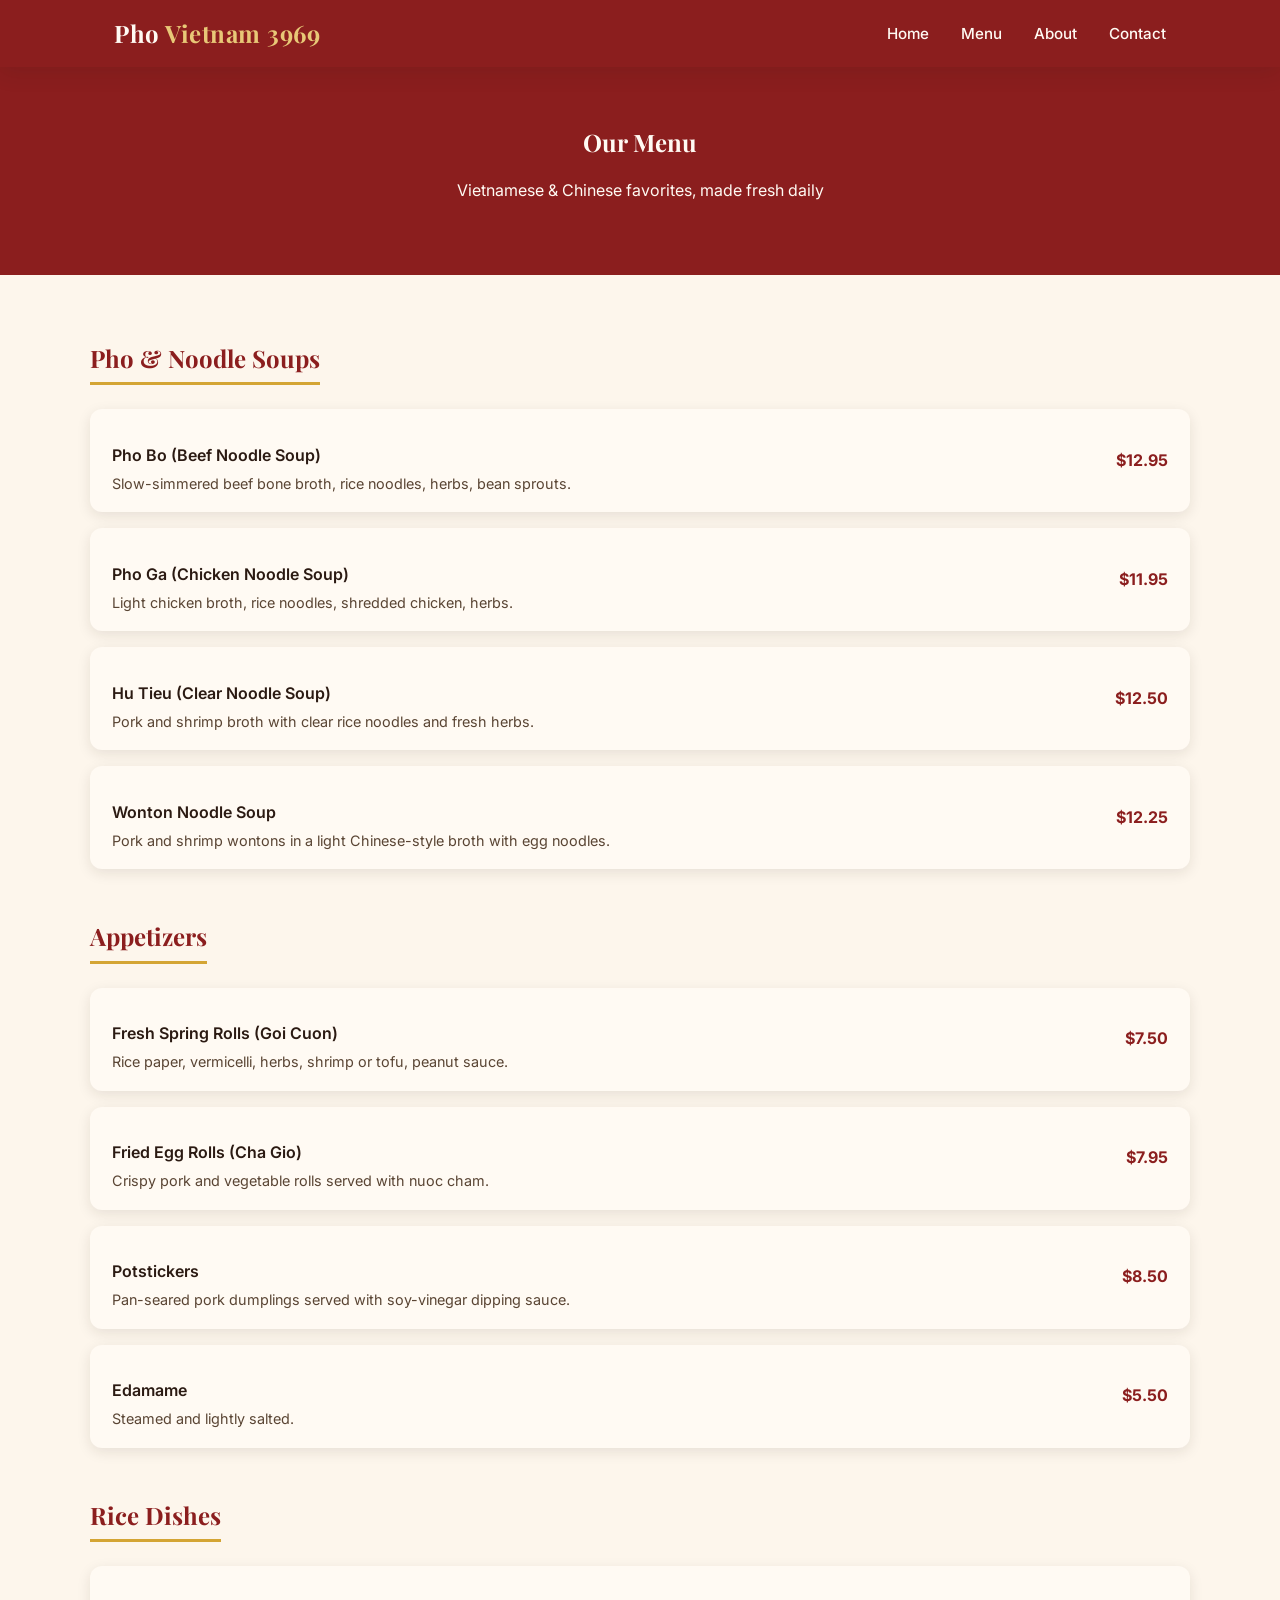
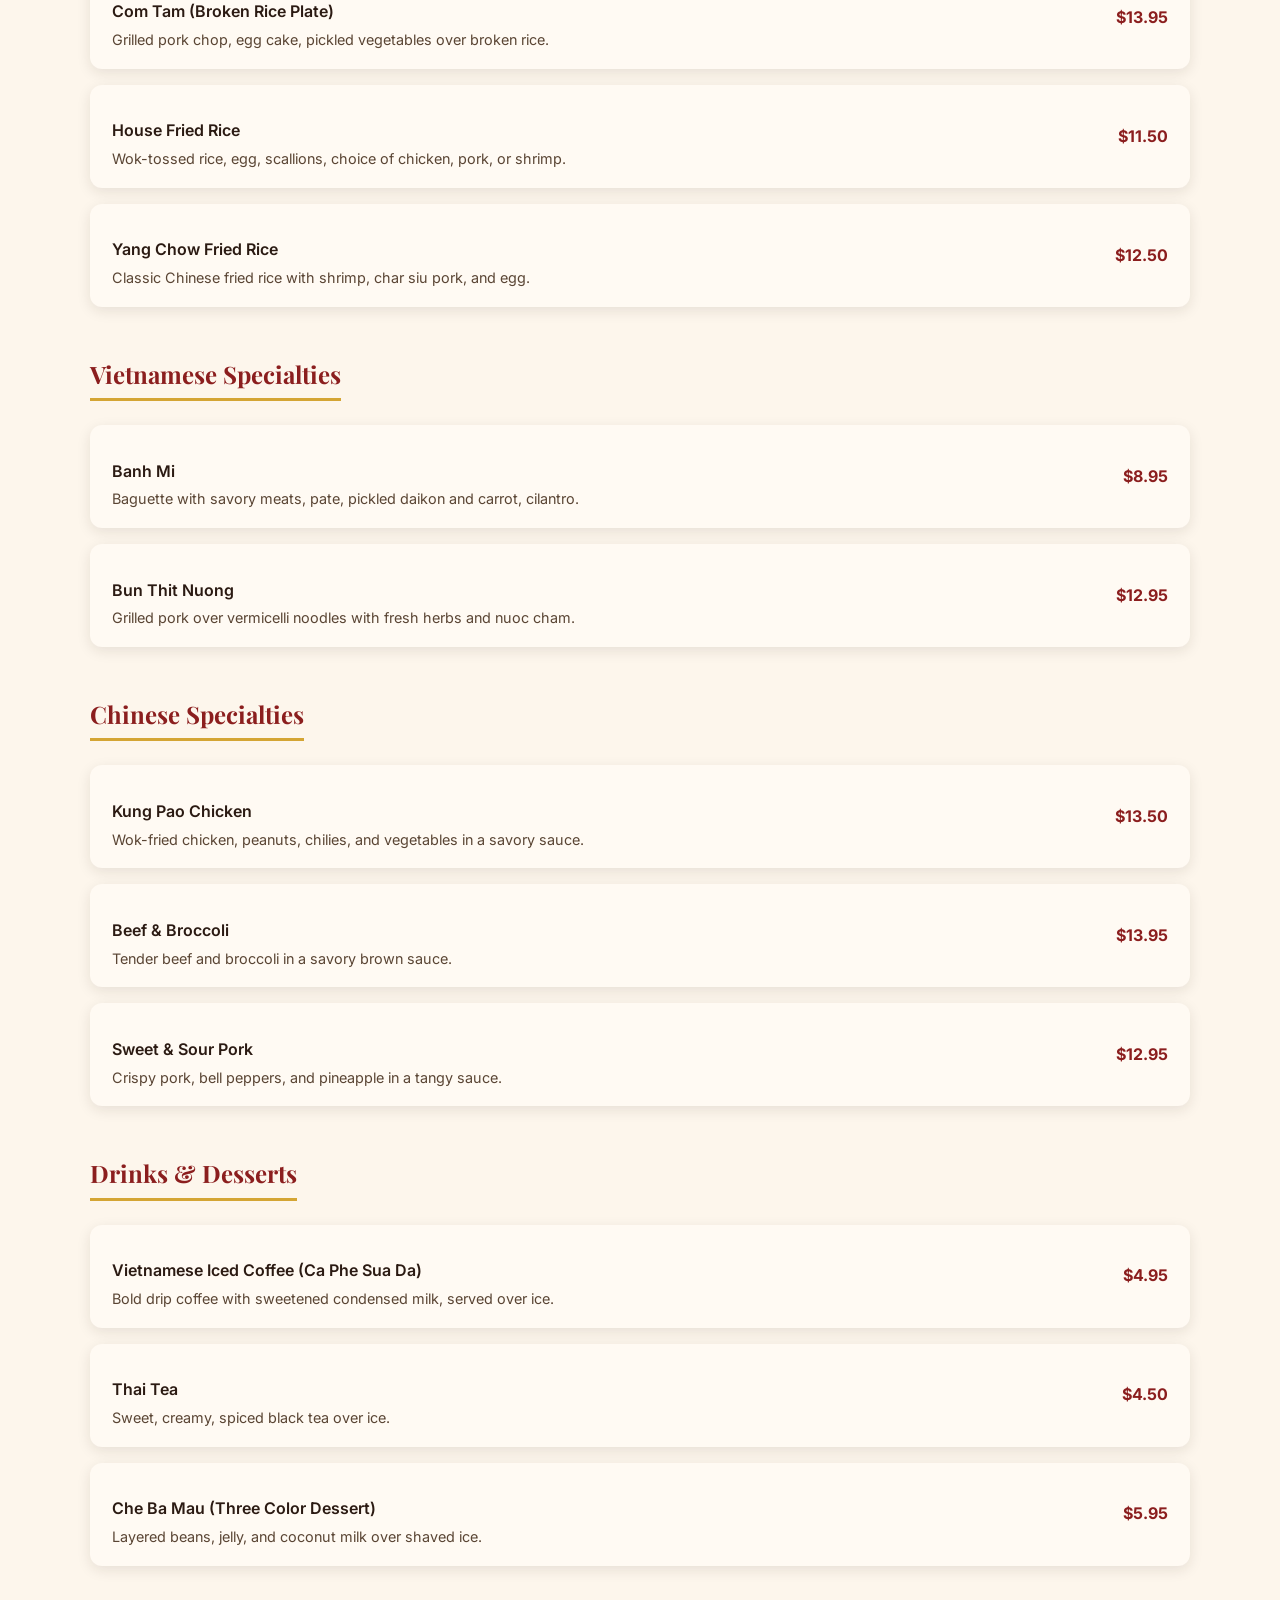
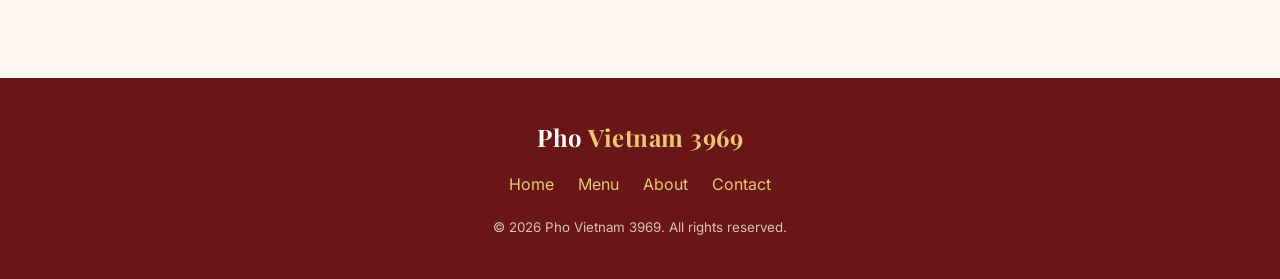
==== menu.html @ 49af0b90 "initial comm" ====
<!DOCTYPE html>
<html lang="en">
<head>
  <meta charset="UTF-8" />
  <meta name="viewport" content="width=device-width, initial-scale=1.0" />
  <title>Menu | Pho Vietnam 3969</title>
  <meta name="description" content="Explore the full menu at Pho Vietnam 3969 — pho, noodle soups, appetizers, rice dishes, and Vietnamese and Chinese specialties." />
  <link rel="stylesheet" href="css/styles.css" />
  <link rel="preconnect" href="https://fonts.googleapis.com" />
  <link href="https://fonts.googleapis.com/css2?family=Playfair+Display:wght@600;700&family=Inter:wght@400;500;600&display=swap" rel="stylesheet" />
</head>
<body>
  <header class="site-header">
    <nav class="nav-wrap">
      <a href="index.html" class="logo">Pho <span>Vietnam 3969</span></a>
      <button class="nav-toggle" aria-label="Toggle navigation" aria-expanded="false">
        <span></span><span></span><span></span>
      </button>
      <ul class="nav-links">
        <li><a href="index.html">Home</a></li>
        <li><a href="menu.html">Menu</a></li>
        <li><a href="index.html#about">About</a></li>
        <li><a href="index.html#contact">Contact</a></li>
      </ul>
    </nav>
  </header>

  <section class="menu-hero">
    <h1>Our Menu</h1>
    <p>Vietnamese &amp; Chinese favorites, made fresh daily</p>
  </section>

  <section class="menu">
    <div class="container">

      <div class="menu-category">
        <h2>Pho &amp; Noodle Soups</h2>
        <div class="menu-items">
          <div class="menu-item">
            <div>
              <p class="menu-item-name">Pho Bo (Beef Noodle Soup)</p>
              <p class="menu-item-desc">Slow-simmered beef bone broth, rice noodles, herbs, bean sprouts.</p>
            </div>
            <span class="menu-item-price">$12.95</span>
          </div>
          <div class="menu-item">
            <div>
              <p class="menu-item-name">Pho Ga (Chicken Noodle Soup)</p>
              <p class="menu-item-desc">Light chicken broth, rice noodles, shredded chicken, herbs.</p>
            </div>
            <span class="menu-item-price">$11.95</span>
          </div>
          <div class="menu-item">
            <div>
              <p class="menu-item-name">Hu Tieu (Clear Noodle Soup)</p>
              <p class="menu-item-desc">Pork and shrimp broth with clear rice noodles and fresh herbs.</p>
            </div>
            <span class="menu-item-price">$12.50</span>
          </div>
          <div class="menu-item">
            <div>
              <p class="menu-item-name">Wonton Noodle Soup</p>
              <p class="menu-item-desc">Pork and shrimp wontons in a light Chinese-style broth with egg noodles.</p>
            </div>
            <span class="menu-item-price">$12.25</span>
          </div>
        </div>
      </div>

      <div class="menu-category">
        <h2>Appetizers</h2>
        <div class="menu-items">
          <div class="menu-item">
            <div>
              <p class="menu-item-name">Fresh Spring Rolls (Goi Cuon)</p>
              <p class="menu-item-desc">Rice paper, vermicelli, herbs, shrimp or tofu, peanut sauce.</p>
            </div>
            <span class="menu-item-price">$7.50</span>
          </div>
          <div class="menu-item">
            <div>
              <p class="menu-item-name">Fried Egg Rolls (Cha Gio)</p>
              <p class="menu-item-desc">Crispy pork and vegetable rolls served with nuoc cham.</p>
            </div>
            <span class="menu-item-price">$7.95</span>
          </div>
          <div class="menu-item">
            <div>
              <p class="menu-item-name">Potstickers</p>
              <p class="menu-item-desc">Pan-seared pork dumplings served with soy-vinegar dipping sauce.</p>
            </div>
            <span class="menu-item-price">$8.50</span>
          </div>
          <div class="menu-item">
            <div>
              <p class="menu-item-name">Edamame</p>
              <p class="menu-item-desc">Steamed and lightly salted.</p>
            </div>
            <span class="menu-item-price">$5.50</span>
          </div>
        </div>
      </div>

      <div class="menu-category">
        <h2>Rice Dishes</h2>
        <div class="menu-items">
          <div class="menu-item">
            <div>
              <p class="menu-item-name">Com Tam (Broken Rice Plate)</p>
              <p class="menu-item-desc">Grilled pork chop, egg cake, pickled vegetables over broken rice.</p>
            </div>
            <span class="menu-item-price">$13.95</span>
          </div>
          <div class="menu-item">
            <div>
              <p class="menu-item-name">House Fried Rice</p>
              <p class="menu-item-desc">Wok-tossed rice, egg, scallions, choice of chicken, pork, or shrimp.</p>
            </div>
            <span class="menu-item-price">$11.50</span>
          </div>
          <div class="menu-item">
            <div>
              <p class="menu-item-name">Yang Chow Fried Rice</p>
              <p class="menu-item-desc">Classic Chinese fried rice with shrimp, char siu pork, and egg.</p>
            </div>
            <span class="menu-item-price">$12.50</span>
          </div>
        </div>
      </div>

      <div class="menu-category">
        <h2>Vietnamese Specialties</h2>
        <div class="menu-items">
          <div class="menu-item">
            <div>
              <p class="menu-item-name">Banh Mi</p>
              <p class="menu-item-desc">Baguette with savory meats, pate, pickled daikon and carrot, cilantro.</p>
            </div>
            <span class="menu-item-price">$8.95</span>
          </div>
          <div class="menu-item">
            <div>
              <p class="menu-item-name">Bun Thit Nuong</p>
              <p class="menu-item-desc">Grilled pork over vermicelli noodles with fresh herbs and nuoc cham.</p>
            </div>
            <span class="menu-item-price">$12.95</span>
          </div>
        </div>
      </div>

      <div class="menu-category">
        <h2>Chinese Specialties</h2>
        <div class="menu-items">
          <div class="menu-item">
            <div>
              <p class="menu-item-name">Kung Pao Chicken</p>
              <p class="menu-item-desc">Wok-fried chicken, peanuts, chilies, and vegetables in a savory sauce.</p>
            </div>
            <span class="menu-item-price">$13.50</span>
          </div>
          <div class="menu-item">
            <div>
              <p class="menu-item-name">Beef &amp; Broccoli</p>
              <p class="menu-item-desc">Tender beef and broccoli in a savory brown sauce.</p>
            </div>
            <span class="menu-item-price">$13.95</span>
          </div>
          <div class="menu-item">
            <div>
              <p class="menu-item-name">Sweet &amp; Sour Pork</p>
              <p class="menu-item-desc">Crispy pork, bell peppers, and pineapple in a tangy sauce.</p>
            </div>
            <span class="menu-item-price">$12.95</span>
          </div>
        </div>
      </div>

      <div class="menu-category">
        <h2>Drinks &amp; Desserts</h2>
        <div class="menu-items">
          <div class="menu-item">
            <div>
              <p class="menu-item-name">Vietnamese Iced Coffee (Ca Phe Sua Da)</p>
              <p class="menu-item-desc">Bold drip coffee with sweetened condensed milk, served over ice.</p>
            </div>
            <span class="menu-item-price">$4.95</span>
          </div>
          <div class="menu-item">
            <div>
              <p class="menu-item-name">Thai Tea</p>
              <p class="menu-item-desc">Sweet, creamy, spiced black tea over ice.</p>
            </div>
            <span class="menu-item-price">$4.50</span>
          </div>
          <div class="menu-item">
            <div>
              <p class="menu-item-name">Che Ba Mau (Three Color Dessert)</p>
              <p class="menu-item-desc">Layered beans, jelly, and coconut milk over shaved ice.</p>
            </div>
            <span class="menu-item-price">$5.95</span>
          </div>
        </div>
      </div>

    </div>
  </section>

  <footer class="site-footer">
    <div class="logo">Pho <span>Vietnam 3969</span></div>
    <ul class="footer-links">
      <li><a href="index.html">Home</a></li>
      <li><a href="menu.html">Menu</a></li>
      <li><a href="index.html#about">About</a></li>
      <li><a href="index.html#contact">Contact</a></li>
    </ul>
    <small>&copy; 2026 Pho Vietnam 3969. All rights reserved.</small>
  </footer>

  <script src="js/main.js"></script>
</body>
</html>
---- css/styles.css ----
:root {
  --color-primary: #8b1e1e;
  --color-primary-dark: #6b1616;
  --color-accent: #d4a534;
  --color-accent-light: #e8c877;
  --color-bg: #fdf6ec;
  --color-bg-alt: #f7ead4;
  --color-text: #2b1a12;
  --color-text-soft: #5a4534;
  --color-white: #fffaf3;

  --font-heading: "Playfair Display", Georgia, "Times New Roman", serif;
  --font-body: "Inter", "Segoe UI", Helvetica, Arial, sans-serif;

  --radius: 12px;
  --shadow-soft: 0 6px 20px rgba(43, 26, 18, 0.12);
  --shadow-card: 0 4px 14px rgba(43, 26, 18, 0.1);

  --max-width: 1100px;
}

* {
  box-sizing: border-box;
}

html {
  scroll-behavior: smooth;
}

body {
  margin: 0;
  font-family: var(--font-body);
  color: var(--color-text);
  background: var(--color-bg);
  line-height: 1.6;
}

img {
  max-width: 100%;
  display: block;
}

a {
  color: inherit;
}

h1, h2, h3 {
  font-family: var(--font-heading);
  margin: 0 0 0.5em;
  color: var(--color-primary);
}

section {
  padding: 4rem 1.5rem;
}

.container {
  max-width: var(--max-width);
  margin: 0 auto;
}

.section-title {
  text-align: center;
  font-size: 2.2rem;
  margin-bottom: 0.4rem;
}

.section-subtitle {
  text-align: center;
  color: var(--color-text-soft);
  max-width: 620px;
  margin: 0 auto 2.5rem;
}

.divider {
  width: 80px;
  height: 4px;
  background: var(--color-accent);
  border-radius: 4px;
  margin: 0 auto 2.5rem;
}

/* Header / Nav */
.site-header {
  background: var(--color-primary);
  color: var(--color-white);
  position: sticky;
  top: 0;
  z-index: 100;
  box-shadow: var(--shadow-soft);
}

.nav-wrap {
  max-width: var(--max-width);
  margin: 0 auto;
  display: flex;
  align-items: center;
  justify-content: space-between;
  padding: 0.9rem 1.5rem;
}

.logo {
  font-family: var(--font-heading);
  font-size: 1.5rem;
  font-weight: 700;
  color: var(--color-white);
  text-decoration: none;
  letter-spacing: 0.5px;
}

.logo span {
  color: var(--color-accent-light);
}

.nav-links {
  list-style: none;
  display: flex;
  gap: 2rem;
  margin: 0;
  padding: 0;
}

.nav-links a {
  text-decoration: none;
  color: var(--color-white);
  font-weight: 500;
  font-size: 0.95rem;
  transition: color 0.2s ease;
}

.nav-links a:hover {
  color: var(--color-accent-light);
}

.nav-toggle {
  display: none;
  flex-direction: column;
  gap: 5px;
  background: none;
  border: none;
  cursor: pointer;
  padding: 0.4rem;
}

.nav-toggle span {
  width: 26px;
  height: 3px;
  background: var(--color-white);
  border-radius: 2px;
}

/* Buttons */
.btn {
  display: inline-block;
  padding: 0.85rem 2rem;
  border-radius: 999px;
  font-weight: 600;
  text-decoration: none;
  transition: transform 0.15s ease, box-shadow 0.15s ease;
  border: none;
  cursor: pointer;
  font-family: var(--font-body);
  font-size: 1rem;
}

.btn-accent {
  background: var(--color-accent);
  color: var(--color-text);
}

.btn-accent:hover {
  transform: translateY(-2px);
  box-shadow: var(--shadow-soft);
}

.btn-outline {
  background: transparent;
  border: 2px solid var(--color-white);
  color: var(--color-white);
}

.btn-outline:hover {
  background: var(--color-white);
  color: var(--color-primary);
}

/* Hero */
.hero {
  position: relative;
  min-height: 80vh;
  display: flex;
  align-items: center;
  justify-content: center;
  text-align: center;
  color: var(--color-white);
  background: linear-gradient(rgba(43, 20, 14, 0.62), rgba(43, 20, 14, 0.62)),
    url("../assets/images/hero.svg") center/cover no-repeat;
  padding: 2rem 1.5rem;
}

.hero-content h1 {
  color: var(--color-white);
  font-size: clamp(2.2rem, 5vw, 3.6rem);
  margin-bottom: 0.6rem;
}

.hero-content .tagline {
  font-size: 1.2rem;
  color: var(--color-accent-light);
  margin-bottom: 2rem;
}

.hero-buttons {
  display: flex;
  gap: 1rem;
  justify-content: center;
  flex-wrap: wrap;
}

/* Dishes highlight */
.dishes-grid {
  display: grid;
  grid-template-columns: repeat(auto-fit, minmax(220px, 1fr));
  gap: 1.75rem;
}

.dish-card {
  background: var(--color-white);
  border-radius: var(--radius);
  box-shadow: var(--shadow-card);
  overflow: hidden;
  text-align: center;
  transition: transform 0.2s ease;
}

.dish-card:hover {
  transform: translateY(-4px);
}

.dish-card img {
  width: 100%;
  height: 160px;
  object-fit: cover;
}

.dish-card-body {
  padding: 1.2rem;
}

.dish-card-body h3 {
  font-size: 1.1rem;
  margin-bottom: 0.3rem;
}

.dish-card-body p {
  color: var(--color-text-soft);
  font-size: 0.9rem;
  margin: 0;
}

/* About */
.about-section {
  background: var(--color-bg-alt);
}

.about-grid {
  display: grid;
  grid-template-columns: 1fr 1fr;
  gap: 3rem;
  align-items: center;
}

.about-grid img {
  border-radius: var(--radius);
  box-shadow: var(--shadow-soft);
}

.about-text p {
  color: var(--color-text-soft);
  margin-bottom: 1rem;
}

@media (max-width: 768px) {
  .about-grid {
    grid-template-columns: 1fr;
  }
}

/* Contact */
.contact-grid {
  display: grid;
  grid-template-columns: 1fr 1fr;
  gap: 3rem;
}

.contact-info {
  background: var(--color-white);
  border-radius: var(--radius);
  box-shadow: var(--shadow-card);
  padding: 2rem;
}

.contact-info h3 {
  font-size: 1.15rem;
  margin-top: 1.4rem;
}

.contact-info h3:first-child {
  margin-top: 0;
}

.contact-info p {
  margin: 0.2rem 0 0;
  color: var(--color-text-soft);
}

.map-frame {
  width: 100%;
  height: 100%;
  min-height: 260px;
  border: 0;
  border-radius: var(--radius);
  box-shadow: var(--shadow-card);
}

.contact-form {
  background: var(--color-white);
  border-radius: var(--radius);
  box-shadow: var(--shadow-card);
  padding: 2rem;
  margin-top: 2.5rem;
}

.form-row {
  display: grid;
  grid-template-columns: 1fr 1fr;
  gap: 1.2rem;
}

.form-group {
  margin-bottom: 1.2rem;
  display: flex;
  flex-direction: column;
}

.form-group label {
  font-weight: 600;
  margin-bottom: 0.4rem;
  font-size: 0.9rem;
}

.form-group input,
.form-group textarea {
  padding: 0.7rem 0.9rem;
  border: 1px solid #e0d2ba;
  border-radius: 8px;
  font-family: var(--font-body);
  font-size: 1rem;
  background: var(--color-bg);
}

.form-group input:focus,
.form-group textarea:focus {
  outline: 2px solid var(--color-accent);
  outline-offset: 1px;
}

.form-error {
  color: var(--color-primary);
  font-size: 0.82rem;
  margin-top: 0.3rem;
  min-height: 1.1em;
}

.form-status {
  margin-top: 1rem;
  font-weight: 600;
  color: var(--color-primary-dark);
}

@media (max-width: 640px) {
  .form-row,
  .contact-grid {
    grid-template-columns: 1fr;
  }
}

/* Menu page */
.menu-hero {
  background: var(--color-primary);
  color: var(--color-white);
  text-align: center;
  padding: 3.5rem 1.5rem;
}

.menu-hero h1 {
  color: var(--color-white);
}

.menu-category {
  margin-bottom: 3rem;
}

.menu-category h2 {
  border-bottom: 3px solid var(--color-accent);
  display: inline-block;
  padding-bottom: 0.3rem;
  margin-bottom: 1.5rem;
}

.menu-items {
  display: grid;
  gap: 1rem;
}

.menu-item {
  display: flex;
  justify-content: space-between;
  gap: 1rem;
  background: var(--color-white);
  border-radius: var(--radius);
  box-shadow: var(--shadow-card);
  padding: 1.1rem 1.4rem;
}

.menu-item-name {
  font-weight: 600;
  margin-bottom: 0.2rem;
}

.menu-item-desc {
  color: var(--color-text-soft);
  font-size: 0.9rem;
  margin: 0;
}

.menu-item-price {
  font-weight: 700;
  color: var(--color-primary);
  white-space: nowrap;
  align-self: center;
}

/* Footer */
.site-footer {
  background: var(--color-primary-dark);
  color: var(--color-white);
  text-align: center;
  padding: 2.5rem 1.5rem;
}

.site-footer .footer-links {
  list-style: none;
  display: flex;
  justify-content: center;
  gap: 1.5rem;
  padding: 0;
  margin: 1rem 0;
}

.site-footer a {
  text-decoration: none;
  color: var(--color-accent-light);
}

.site-footer small {
  color: #d8c2b0;
}

/* Mobile nav */
@media (max-width: 820px) {
  .nav-toggle {
    display: flex;
  }

  .nav-links {
    position: absolute;
    top: 100%;
    left: 0;
    right: 0;
    background: var(--color-primary);
    flex-direction: column;
    gap: 0;
    max-height: 0;
    overflow: hidden;
    transition: max-height 0.25s ease;
  }

  .nav-links.open {
    max-height: 320px;
  }

  .nav-links li {
    border-top: 1px solid rgba(255, 255, 255, 0.15);
  }

  .nav-links a {
    display: block;
    padding: 1rem 1.5rem;
  }
}
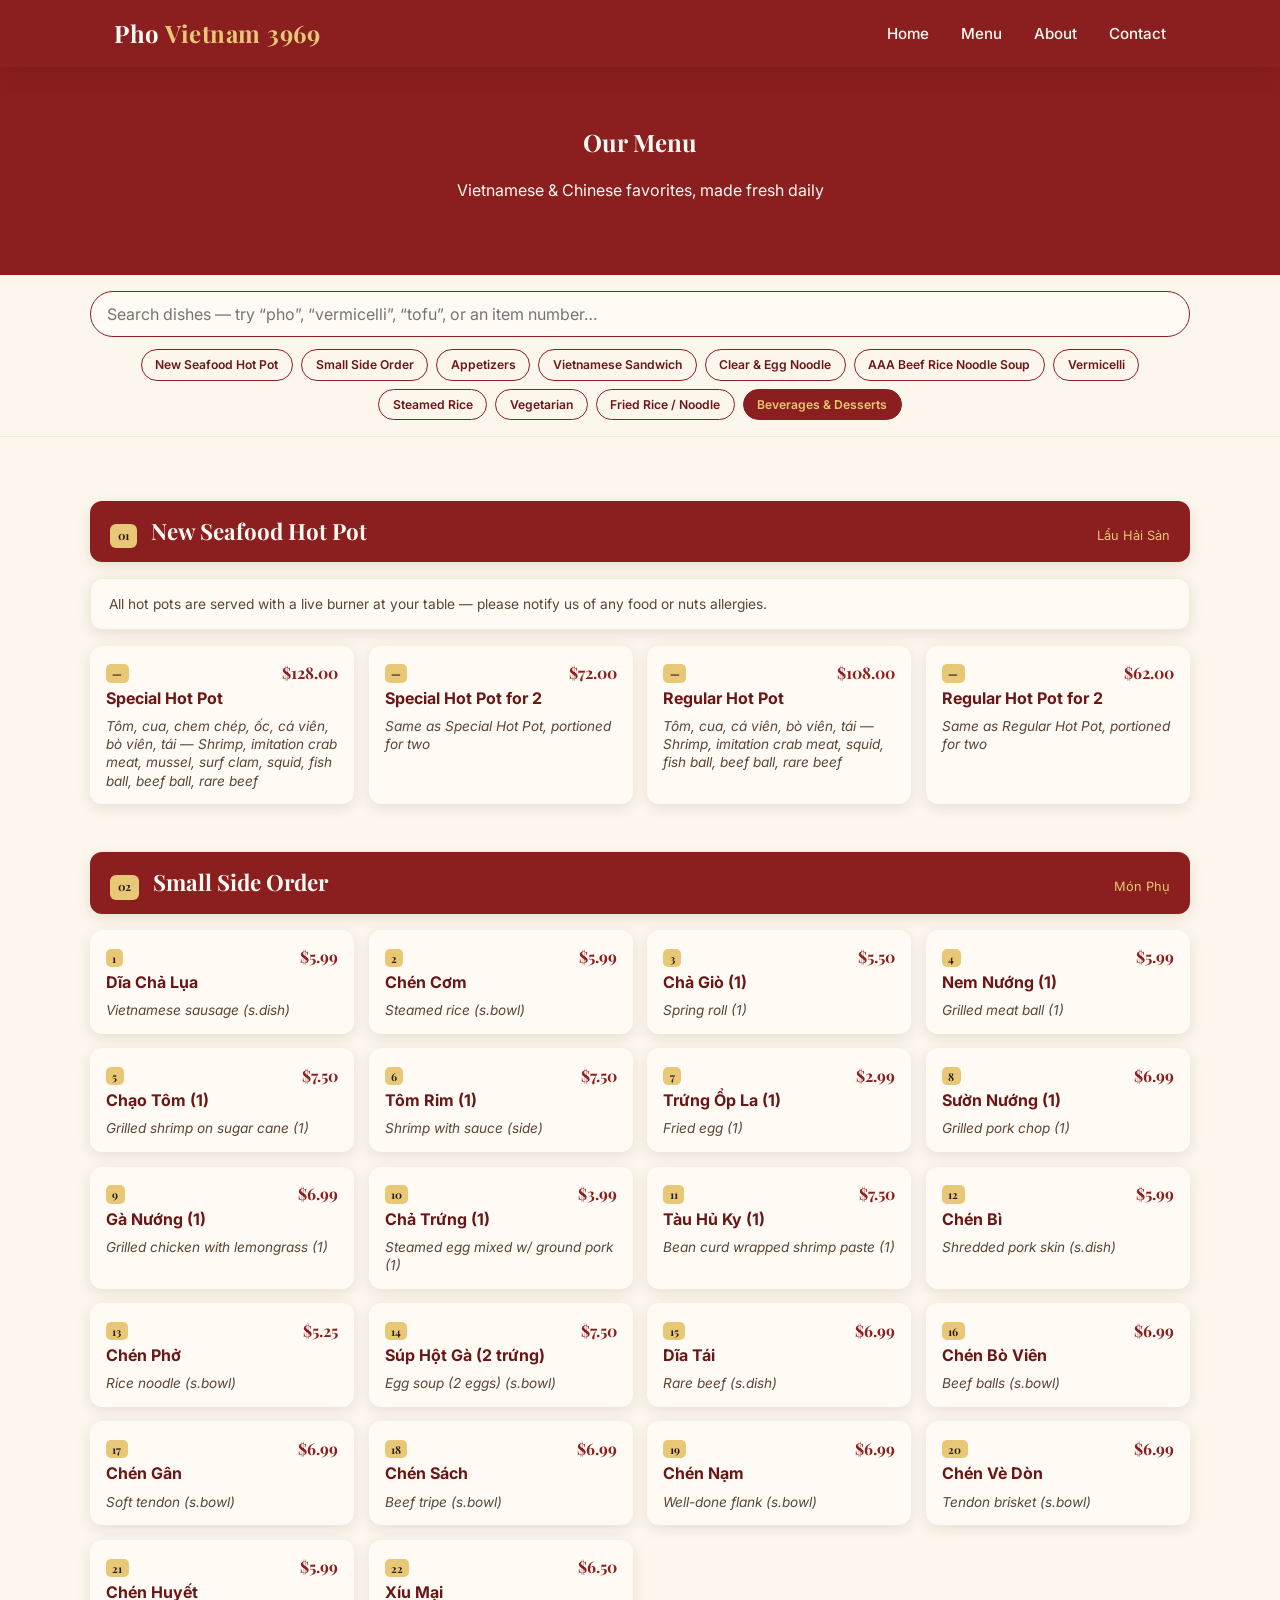
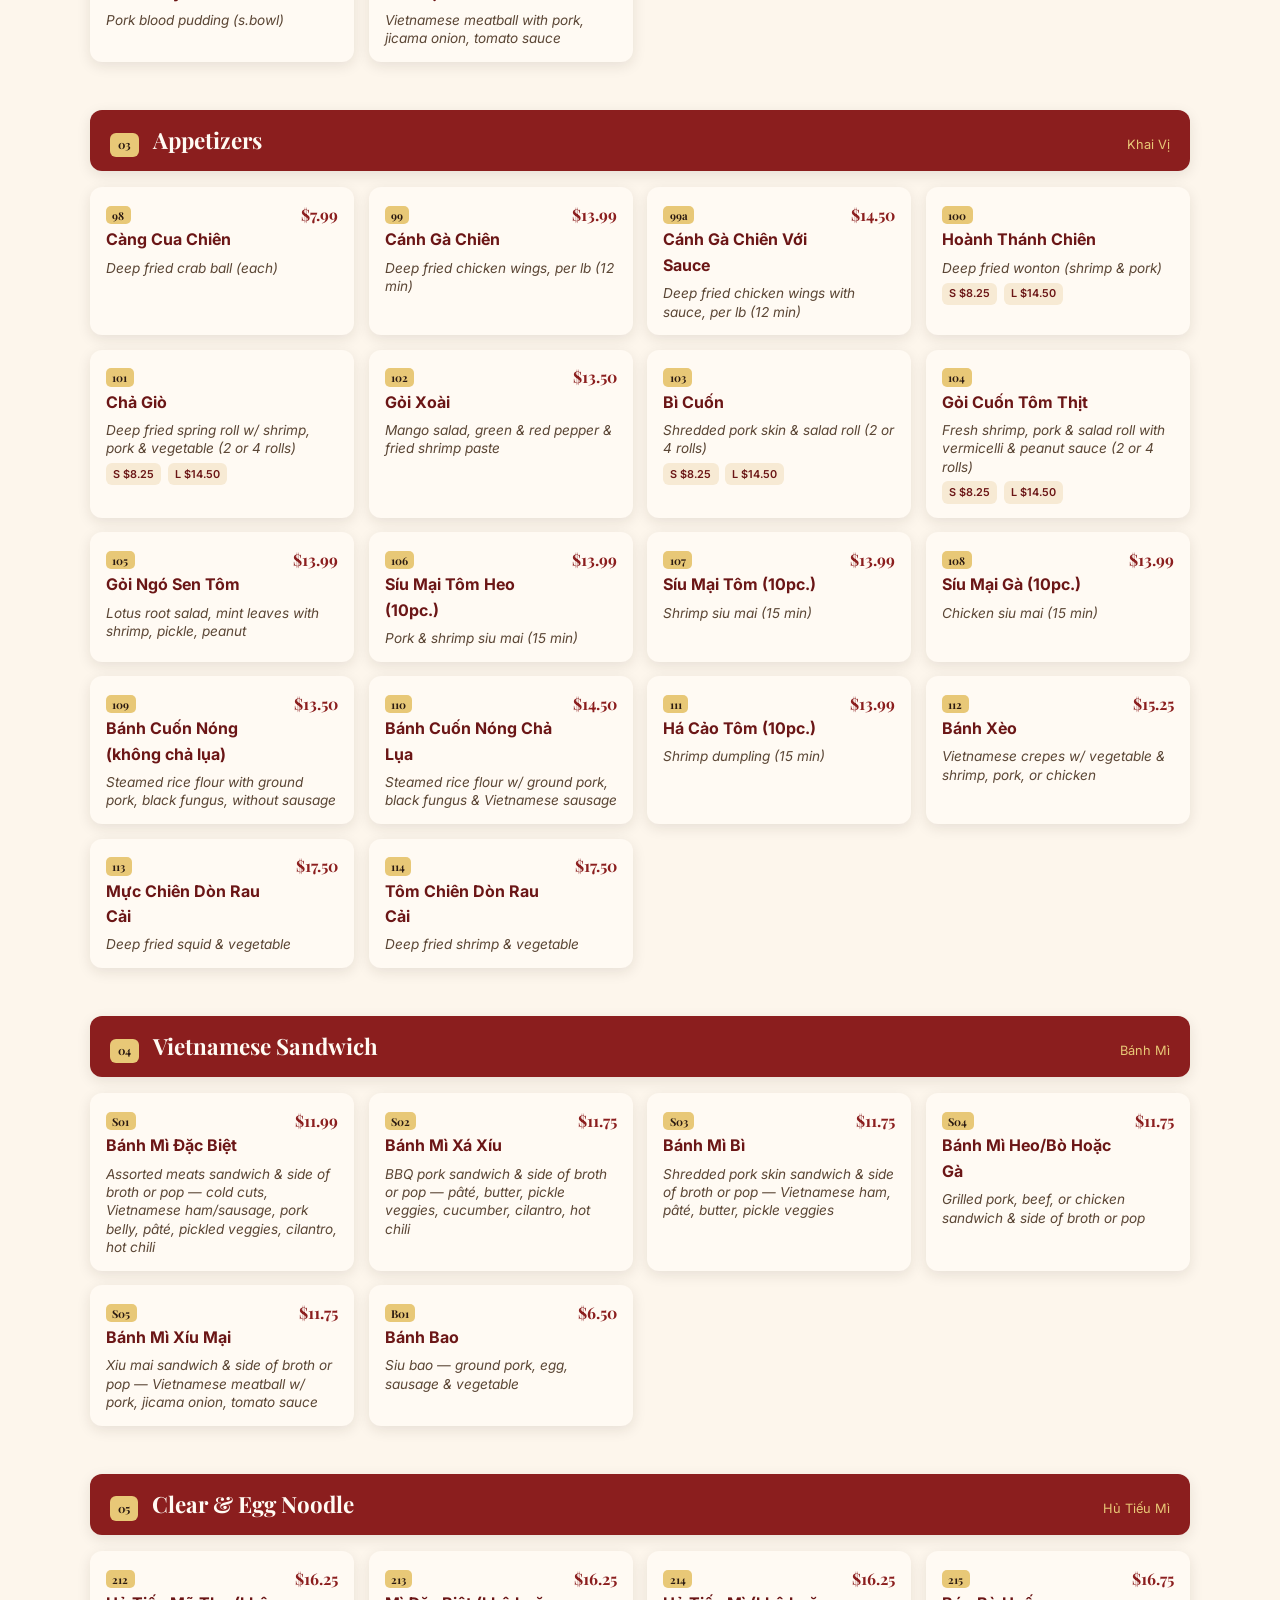
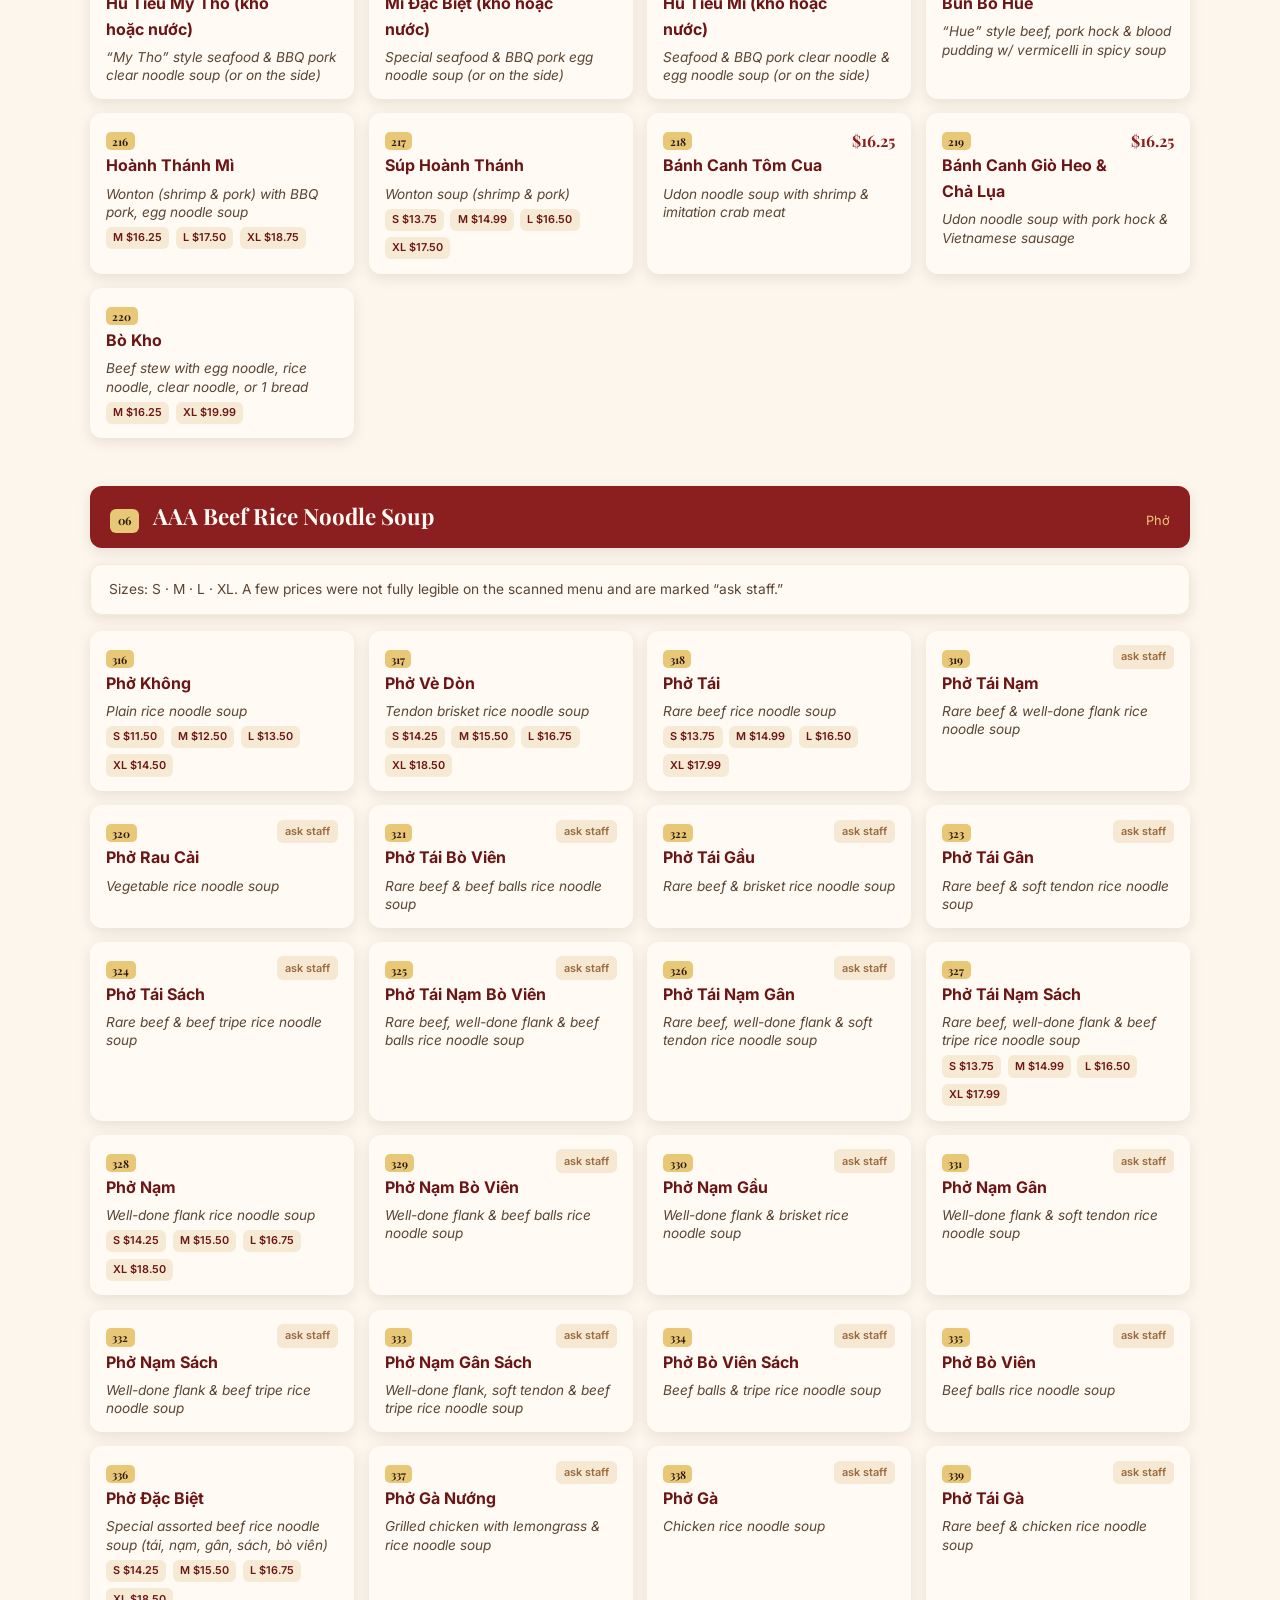
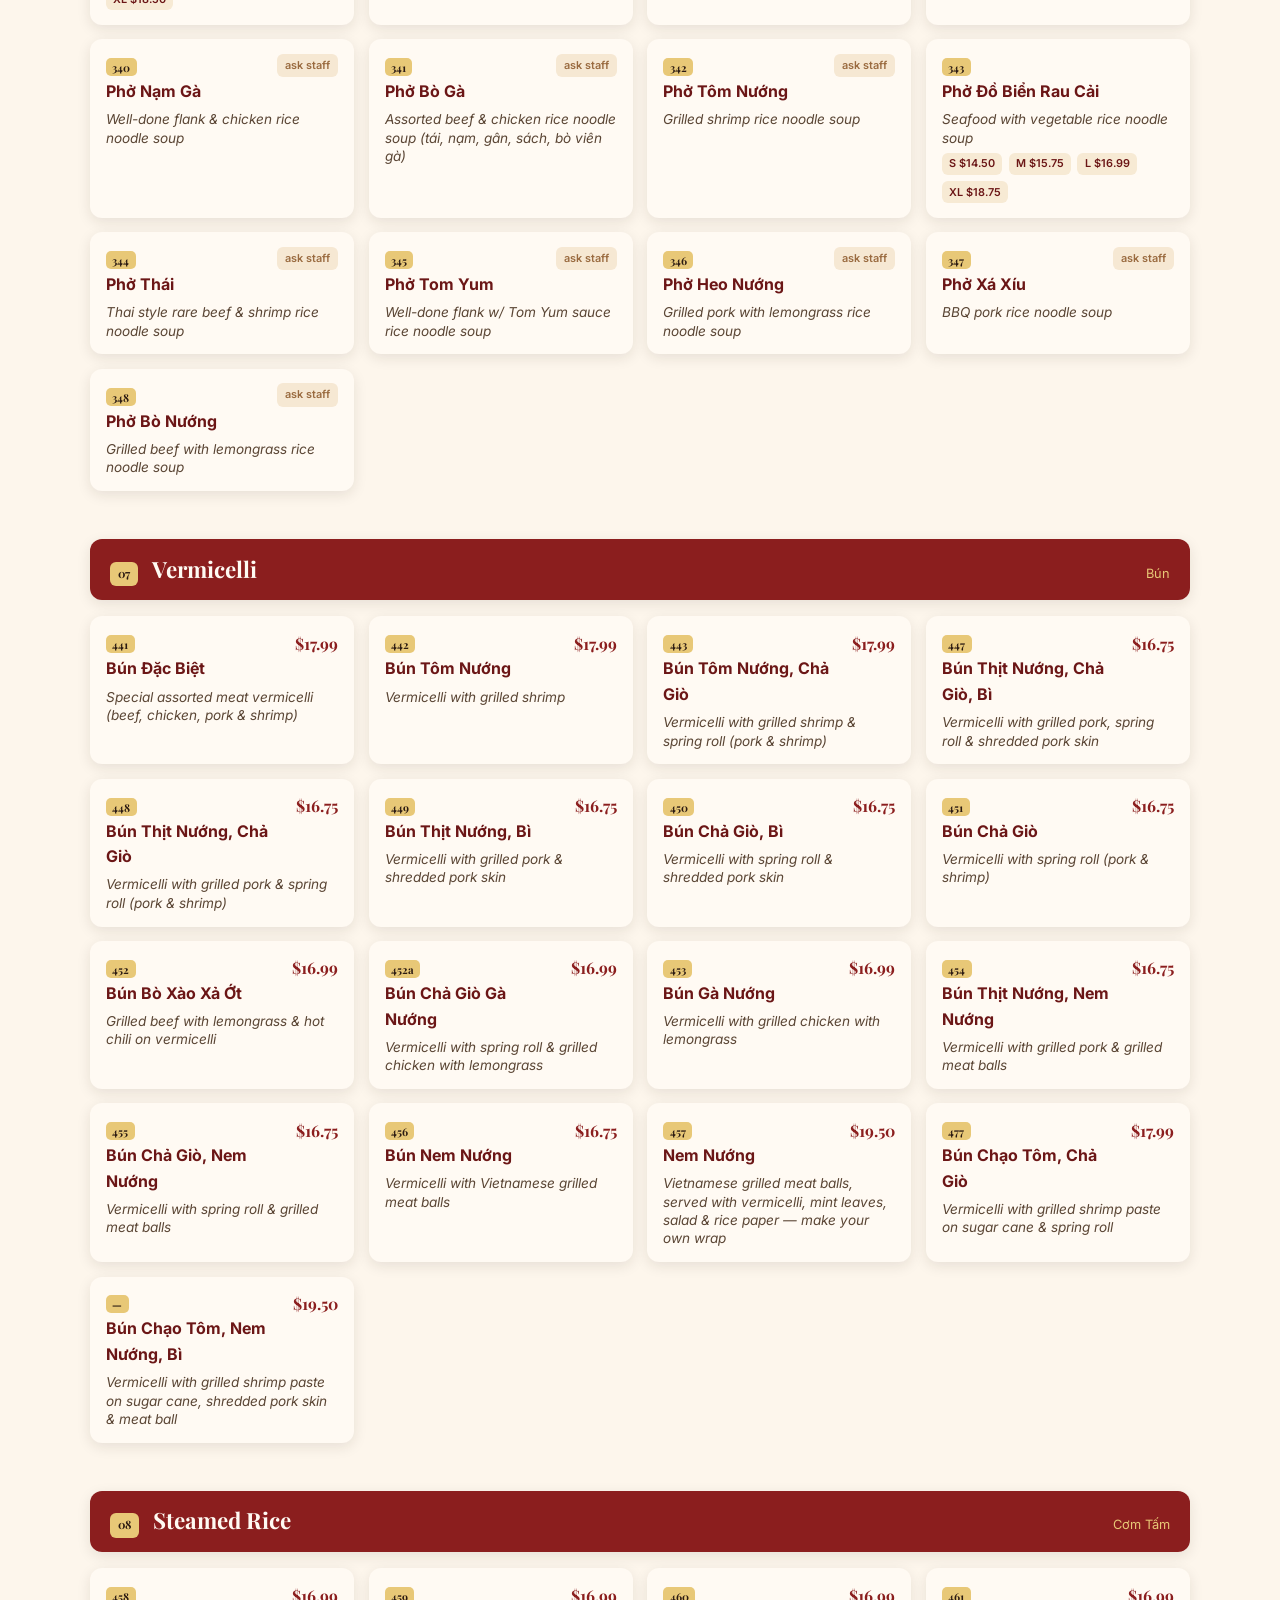
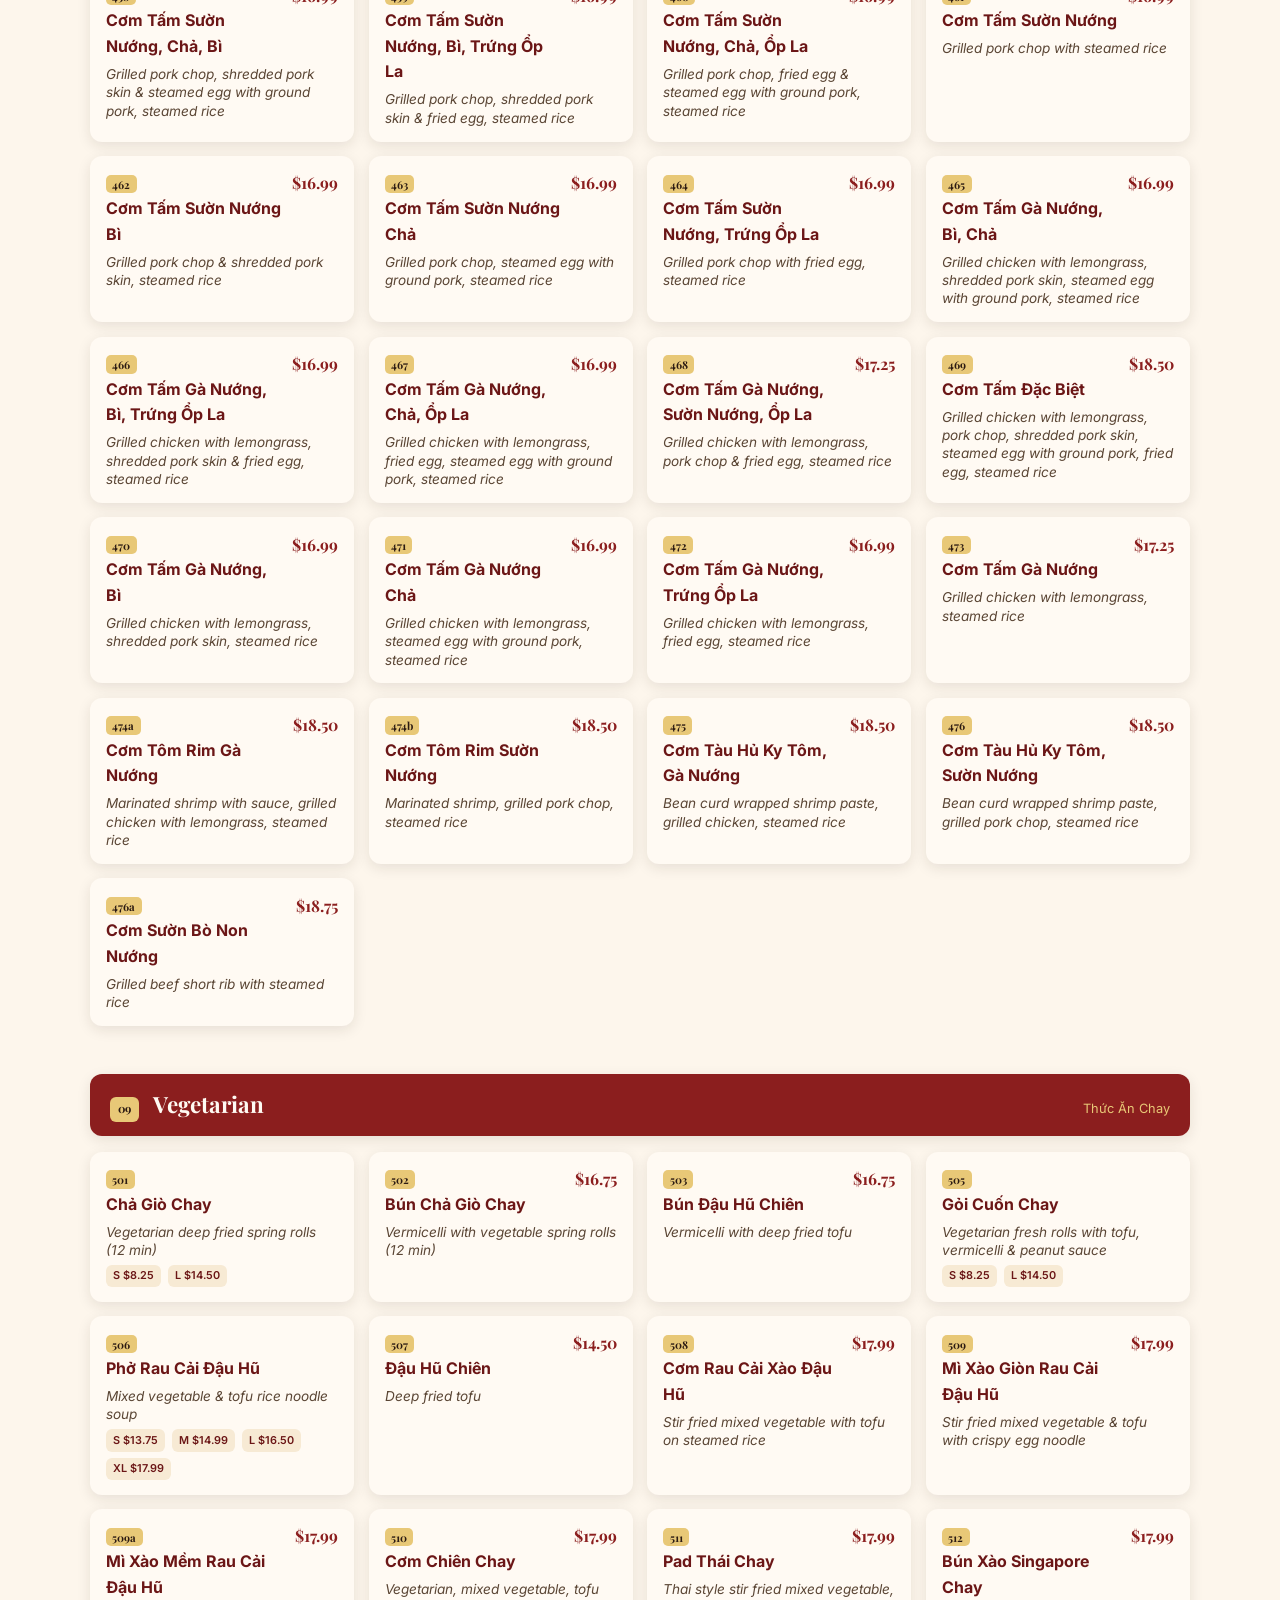
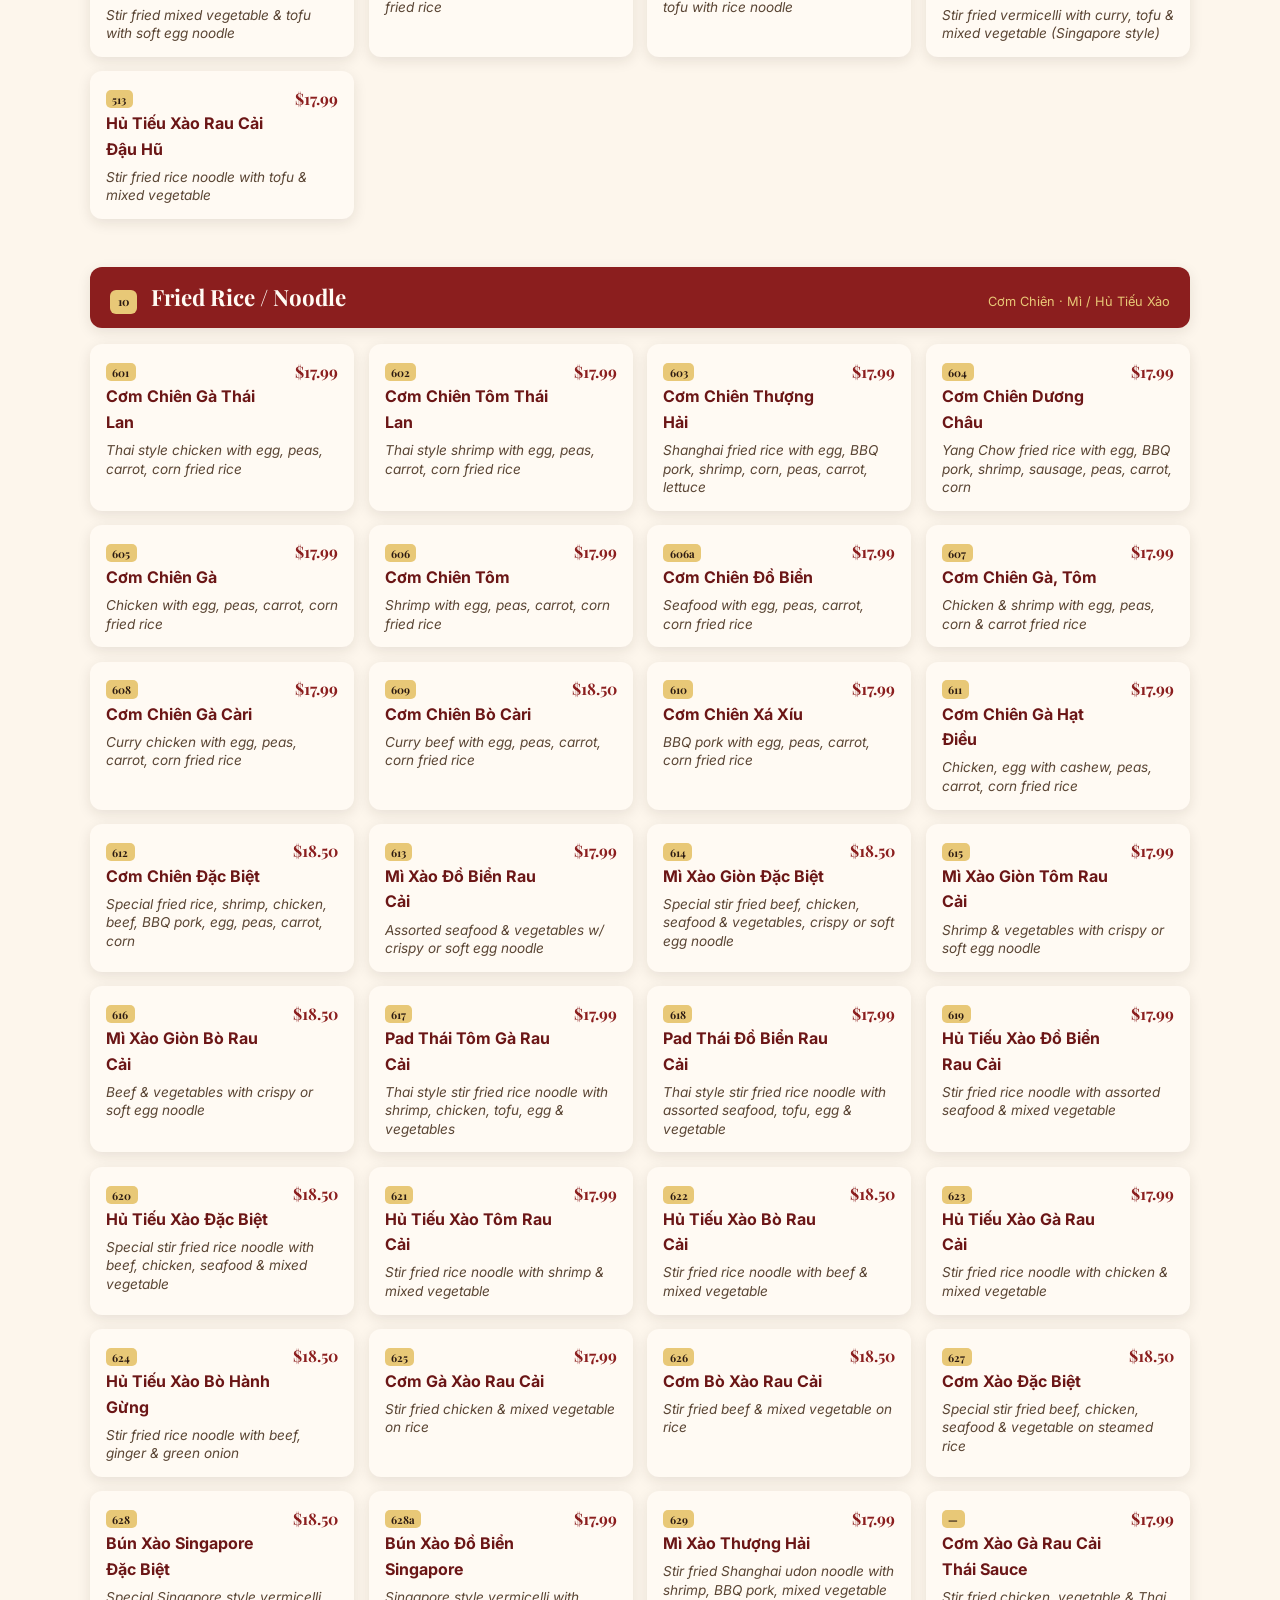
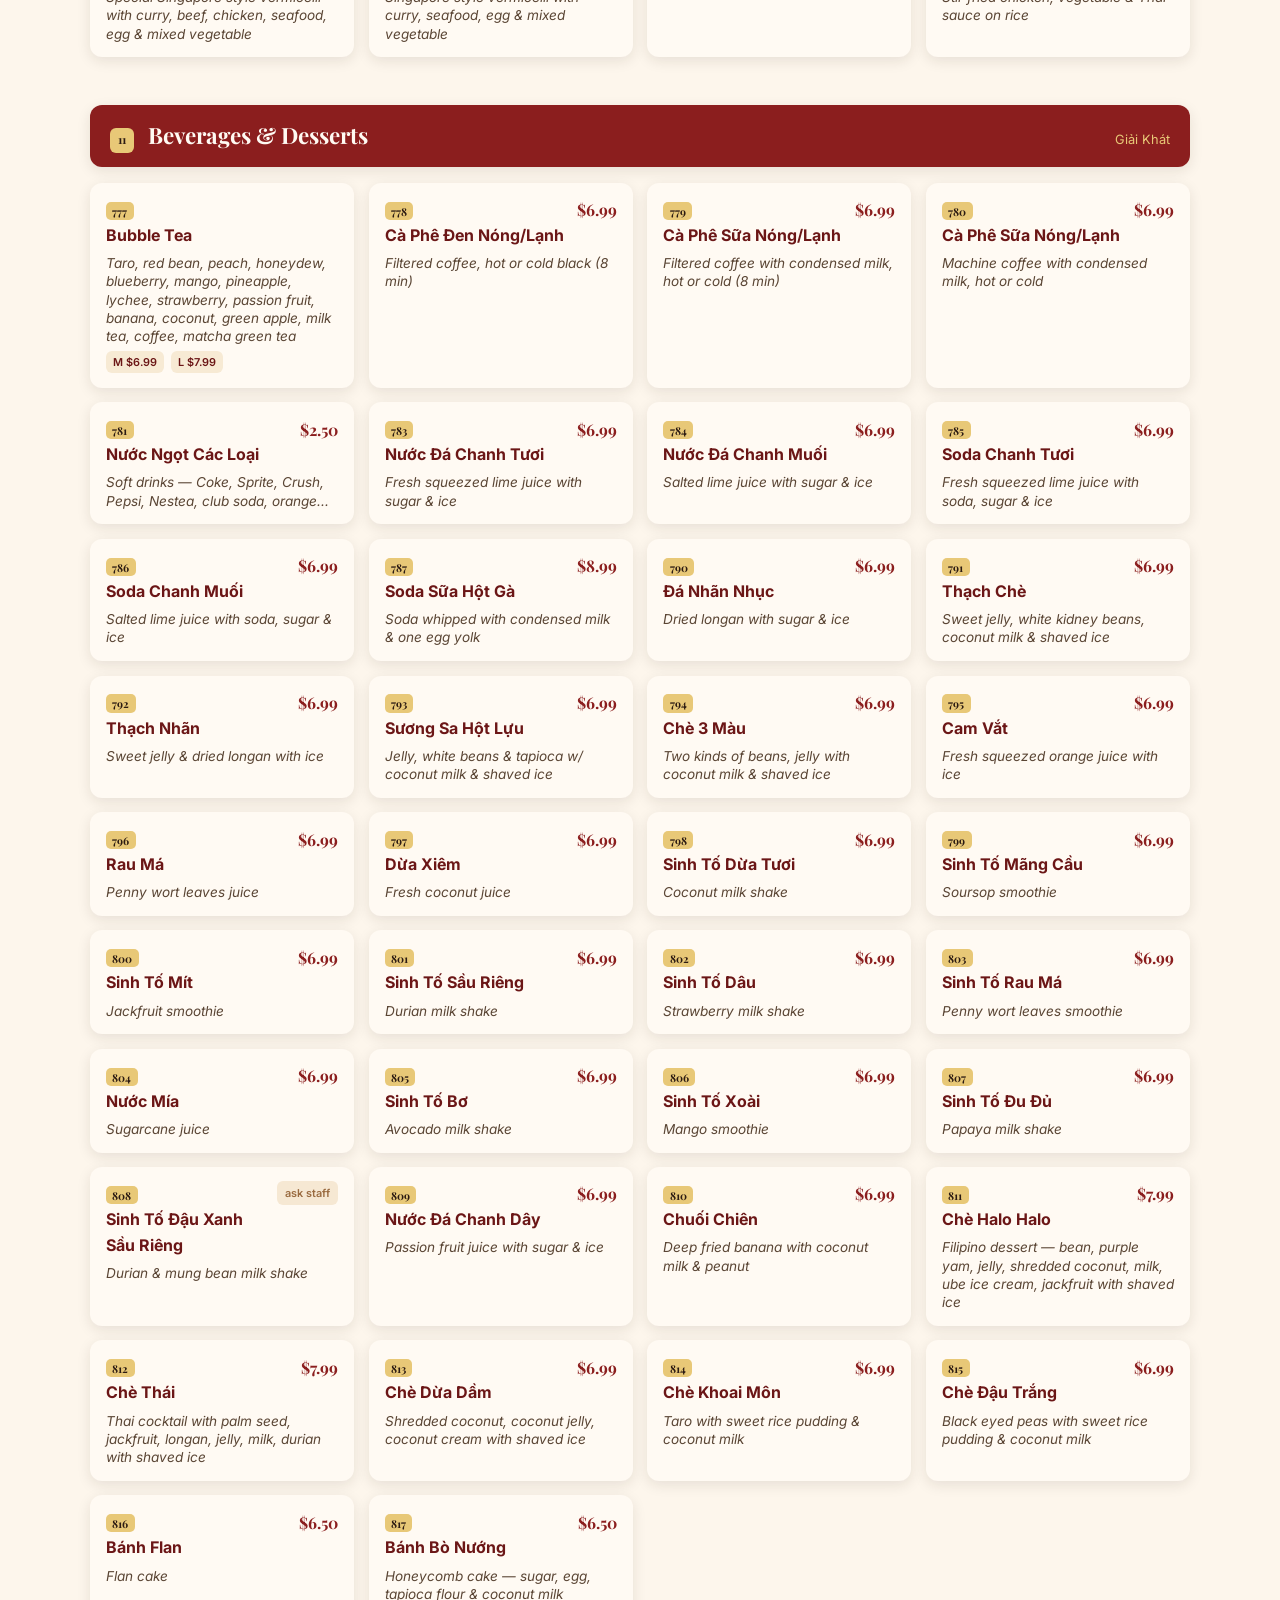
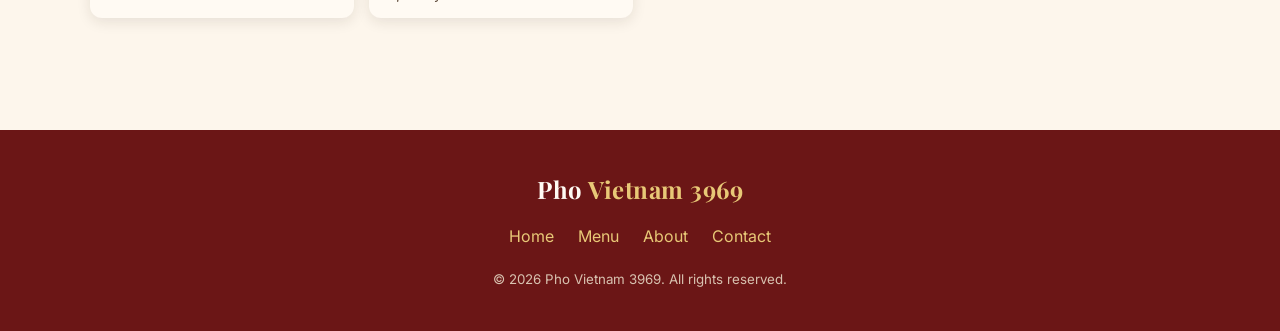
==== commit afc50307: "commit 2" ====
--- a/menu.html
+++ b/menu.html
@@ -4,7 +4,7 @@
   <meta charset="UTF-8" />
   <meta name="viewport" content="width=device-width, initial-scale=1.0" />
   <title>Menu | Pho Vietnam 3969</title>
-  <meta name="description" content="Explore the full menu at Pho Vietnam 3969 — pho, noodle soups, appetizers, rice dishes, and Vietnamese and Chinese specialties." />
+  <meta name="description" content="Full menu at Pho Vietnam 3969 — hot pot, appetizers, banh mi, pho, vermicelli, com tam, vegetarian dishes, fried rice &amp; noodle, plus beverages and desserts. Search by name or item number." />
   <link rel="stylesheet" href="css/styles.css" />
   <link rel="preconnect" href="https://fonts.googleapis.com" />
   <link href="https://fonts.googleapis.com/css2?family=Playfair+Display:wght@600;700&family=Inter:wght@400;500;600&display=swap" rel="stylesheet" />
@@ -30,178 +30,17 @@
     <p>Vietnamese &amp; Chinese favorites, made fresh daily</p>
   </section>
 
+  <div class="menu-controls">
+    <div class="menu-controls-inner">
+      <input type="text" id="menuSearch" class="menu-search" placeholder="Search dishes — try “pho”, “vermicelli”, “tofu”, or an item number…" />
+      <nav class="menu-pills" id="menuPills"></nav>
+    </div>
+  </div>
+
   <section class="menu">
     <div class="container">
-
-      <div class="menu-category">
-        <h2>Pho &amp; Noodle Soups</h2>
-        <div class="menu-items">
-          <div class="menu-item">
-            <div>
-              <p class="menu-item-name">Pho Bo (Beef Noodle Soup)</p>
-              <p class="menu-item-desc">Slow-simmered beef bone broth, rice noodles, herbs, bean sprouts.</p>
-            </div>
-            <span class="menu-item-price">$12.95</span>
-          </div>
-          <div class="menu-item">
-            <div>
-              <p class="menu-item-name">Pho Ga (Chicken Noodle Soup)</p>
-              <p class="menu-item-desc">Light chicken broth, rice noodles, shredded chicken, herbs.</p>
-            </div>
-            <span class="menu-item-price">$11.95</span>
-          </div>
-          <div class="menu-item">
-            <div>
-              <p class="menu-item-name">Hu Tieu (Clear Noodle Soup)</p>
-              <p class="menu-item-desc">Pork and shrimp broth with clear rice noodles and fresh herbs.</p>
-            </div>
-            <span class="menu-item-price">$12.50</span>
-          </div>
-          <div class="menu-item">
-            <div>
-              <p class="menu-item-name">Wonton Noodle Soup</p>
-              <p class="menu-item-desc">Pork and shrimp wontons in a light Chinese-style broth with egg noodles.</p>
-            </div>
-            <span class="menu-item-price">$12.25</span>
-          </div>
-        </div>
-      </div>
-
-      <div class="menu-category">
-        <h2>Appetizers</h2>
-        <div class="menu-items">
-          <div class="menu-item">
-            <div>
-              <p class="menu-item-name">Fresh Spring Rolls (Goi Cuon)</p>
-              <p class="menu-item-desc">Rice paper, vermicelli, herbs, shrimp or tofu, peanut sauce.</p>
-            </div>
-            <span class="menu-item-price">$7.50</span>
-          </div>
-          <div class="menu-item">
-            <div>
-              <p class="menu-item-name">Fried Egg Rolls (Cha Gio)</p>
-              <p class="menu-item-desc">Crispy pork and vegetable rolls served with nuoc cham.</p>
-            </div>
-            <span class="menu-item-price">$7.95</span>
-          </div>
-          <div class="menu-item">
-            <div>
-              <p class="menu-item-name">Potstickers</p>
-              <p class="menu-item-desc">Pan-seared pork dumplings served with soy-vinegar dipping sauce.</p>
-            </div>
-            <span class="menu-item-price">$8.50</span>
-          </div>
-          <div class="menu-item">
-            <div>
-              <p class="menu-item-name">Edamame</p>
-              <p class="menu-item-desc">Steamed and lightly salted.</p>
-            </div>
-            <span class="menu-item-price">$5.50</span>
-          </div>
-        </div>
-      </div>
-
-      <div class="menu-category">
-        <h2>Rice Dishes</h2>
-        <div class="menu-items">
-          <div class="menu-item">
-            <div>
-              <p class="menu-item-name">Com Tam (Broken Rice Plate)</p>
-              <p class="menu-item-desc">Grilled pork chop, egg cake, pickled vegetables over broken rice.</p>
-            </div>
-            <span class="menu-item-price">$13.95</span>
-          </div>
-          <div class="menu-item">
-            <div>
-              <p class="menu-item-name">House Fried Rice</p>
-              <p class="menu-item-desc">Wok-tossed rice, egg, scallions, choice of chicken, pork, or shrimp.</p>
-            </div>
-            <span class="menu-item-price">$11.50</span>
-          </div>
-          <div class="menu-item">
-            <div>
-              <p class="menu-item-name">Yang Chow Fried Rice</p>
-              <p class="menu-item-desc">Classic Chinese fried rice with shrimp, char siu pork, and egg.</p>
-            </div>
-            <span class="menu-item-price">$12.50</span>
-          </div>
-        </div>
-      </div>
-
-      <div class="menu-category">
-        <h2>Vietnamese Specialties</h2>
-        <div class="menu-items">
-          <div class="menu-item">
-            <div>
-              <p class="menu-item-name">Banh Mi</p>
-              <p class="menu-item-desc">Baguette with savory meats, pate, pickled daikon and carrot, cilantro.</p>
-            </div>
-            <span class="menu-item-price">$8.95</span>
-          </div>
-          <div class="menu-item">
-            <div>
-              <p class="menu-item-name">Bun Thit Nuong</p>
-              <p class="menu-item-desc">Grilled pork over vermicelli noodles with fresh herbs and nuoc cham.</p>
-            </div>
-            <span class="menu-item-price">$12.95</span>
-          </div>
-        </div>
-      </div>
-
-      <div class="menu-category">
-        <h2>Chinese Specialties</h2>
-        <div class="menu-items">
-          <div class="menu-item">
-            <div>
-              <p class="menu-item-name">Kung Pao Chicken</p>
-              <p class="menu-item-desc">Wok-fried chicken, peanuts, chilies, and vegetables in a savory sauce.</p>
-            </div>
-            <span class="menu-item-price">$13.50</span>
-          </div>
-          <div class="menu-item">
-            <div>
-              <p class="menu-item-name">Beef &amp; Broccoli</p>
-              <p class="menu-item-desc">Tender beef and broccoli in a savory brown sauce.</p>
-            </div>
-            <span class="menu-item-price">$13.95</span>
-          </div>
-          <div class="menu-item">
-            <div>
-              <p class="menu-item-name">Sweet &amp; Sour Pork</p>
-              <p class="menu-item-desc">Crispy pork, bell peppers, and pineapple in a tangy sauce.</p>
-            </div>
-            <span class="menu-item-price">$12.95</span>
-          </div>
-        </div>
-      </div>
-
-      <div class="menu-category">
-        <h2>Drinks &amp; Desserts</h2>
-        <div class="menu-items">
-          <div class="menu-item">
-            <div>
-              <p class="menu-item-name">Vietnamese Iced Coffee (Ca Phe Sua Da)</p>
-              <p class="menu-item-desc">Bold drip coffee with sweetened condensed milk, served over ice.</p>
-            </div>
-            <span class="menu-item-price">$4.95</span>
-          </div>
-          <div class="menu-item">
-            <div>
-              <p class="menu-item-name">Thai Tea</p>
-              <p class="menu-item-desc">Sweet, creamy, spiced black tea over ice.</p>
-            </div>
-            <span class="menu-item-price">$4.50</span>
-          </div>
-          <div class="menu-item">
-            <div>
-              <p class="menu-item-name">Che Ba Mau (Three Color Dessert)</p>
-              <p class="menu-item-desc">Layered beans, jelly, and coconut milk over shaved ice.</p>
-            </div>
-            <span class="menu-item-price">$5.95</span>
-          </div>
-        </div>
-      </div>
-
+      <main id="menuMain"></main>
+      <p class="menu-no-results" id="menuNoResults">No dishes match your search — try another word or item number.</p>
     </div>
   </section>
 
@@ -217,5 +56,360 @@
   </footer>
 
   <script src="js/main.js"></script>
+  <script>
+    const MENU = [
+      {
+        id: "hotpot", title: "New Seafood Hot Pot", viet: "Lẩu Hải Sản", num: "01",
+        note: "All hot pots are served with a live burner at your table — please notify us of any food or nuts allergies.",
+        items: [
+          { code: "—", viet: "Special Hot Pot", eng: "Tôm, cua, chem chép, ốc, cá viên, bò viên, tái — Shrimp, imitation crab meat, mussel, surf clam, squid, fish ball, beef ball, rare beef", price: "128.00" },
+          { code: "—", viet: "Special Hot Pot for 2", eng: "Same as Special Hot Pot, portioned for two", price: "72.00" },
+          { code: "—", viet: "Regular Hot Pot", eng: "Tôm, cua, cá viên, bò viên, tái — Shrimp, imitation crab meat, squid, fish ball, beef ball, rare beef", price: "108.00" },
+          { code: "—", viet: "Regular Hot Pot for 2", eng: "Same as Regular Hot Pot, portioned for two", price: "62.00" },
+        ]
+      },
+      {
+        id: "sides", title: "Small Side Order", viet: "Món Phụ", num: "02",
+        items: [
+          { code: "1", viet: "Dĩa Chả Lụa", eng: "Vietnamese sausage (s.dish)", price: "5.99" },
+          { code: "2", viet: "Chén Cơm", eng: "Steamed rice (s.bowl)", price: "5.99" },
+          { code: "3", viet: "Chả Giò (1)", eng: "Spring roll (1)", price: "5.50" },
+          { code: "4", viet: "Nem Nướng (1)", eng: "Grilled meat ball (1)", price: "5.99" },
+          { code: "5", viet: "Chạo Tôm (1)", eng: "Grilled shrimp on sugar cane (1)", price: "7.50" },
+          { code: "6", viet: "Tôm Rim (1)", eng: "Shrimp with sauce (side)", price: "7.50" },
+          { code: "7", viet: "Trứng Ổp La (1)", eng: "Fried egg (1)", price: "2.99" },
+          { code: "8", viet: "Sườn Nướng (1)", eng: "Grilled pork chop (1)", price: "6.99" },
+          { code: "9", viet: "Gà Nướng (1)", eng: "Grilled chicken with lemongrass (1)", price: "6.99" },
+          { code: "10", viet: "Chả Trứng (1)", eng: "Steamed egg mixed w/ ground pork (1)", price: "3.99" },
+          { code: "11", viet: "Tàu Hủ Ky (1)", eng: "Bean curd wrapped shrimp paste (1)", price: "7.50" },
+          { code: "12", viet: "Chén Bì", eng: "Shredded pork skin (s.dish)", price: "5.99" },
+          { code: "13", viet: "Chén Phở", eng: "Rice noodle (s.bowl)", price: "5.25" },
+          { code: "14", viet: "Súp Hột Gà (2 trứng)", eng: "Egg soup (2 eggs) (s.bowl)", price: "7.50" },
+          { code: "15", viet: "Dĩa Tái", eng: "Rare beef (s.dish)", price: "6.99" },
+          { code: "16", viet: "Chén Bò Viên", eng: "Beef balls (s.bowl)", price: "6.99" },
+          { code: "17", viet: "Chén Gân", eng: "Soft tendon (s.bowl)", price: "6.99" },
+          { code: "18", viet: "Chén Sách", eng: "Beef tripe (s.bowl)", price: "6.99" },
+          { code: "19", viet: "Chén Nạm", eng: "Well-done flank (s.bowl)", price: "6.99" },
+          { code: "20", viet: "Chén Vè Dòn", eng: "Tendon brisket (s.bowl)", price: "6.99" },
+          { code: "21", viet: "Chén Huyết", eng: "Pork blood pudding (s.bowl)", price: "5.99" },
+          { code: "22", viet: "Xíu Mại", eng: "Vietnamese meatball with pork, jicama onion, tomato sauce", price: "6.50" },
+        ]
+      },
+      {
+        id: "appetizers", title: "Appetizers", viet: "Khai Vị", num: "03",
+        items: [
+          { code: "98", viet: "Càng Cua Chiên", eng: "Deep fried crab ball (each)", price: "7.99" },
+          { code: "99", viet: "Cánh Gà Chiên", eng: "Deep fried chicken wings, per lb (12 min)", price: "13.99" },
+          { code: "99a", viet: "Cánh Gà Chiên Với Sauce", eng: "Deep fried chicken wings with sauce, per lb (12 min)", price: "14.50" },
+          { code: "100", viet: "Hoành Thánh Chiên", eng: "Deep fried wonton (shrimp & pork)", sizes: { S: "8.25", L: "14.50" } },
+          { code: "101", viet: "Chả Giò", eng: "Deep fried spring roll w/ shrimp, pork & vegetable (2 or 4 rolls)", sizes: { S: "8.25", L: "14.50" } },
+          { code: "102", viet: "Gỏi Xoài", eng: "Mango salad, green & red pepper & fried shrimp paste", price: "13.50" },
+          { code: "103", viet: "Bì Cuốn", eng: "Shredded pork skin & salad roll (2 or 4 rolls)", sizes: { S: "8.25", L: "14.50" } },
+          { code: "104", viet: "Gỏi Cuốn Tôm Thịt", eng: "Fresh shrimp, pork & salad roll with vermicelli & peanut sauce (2 or 4 rolls)", sizes: { S: "8.25", L: "14.50" } },
+          { code: "105", viet: "Gỏi Ngó Sen Tôm", eng: "Lotus root salad, mint leaves with shrimp, pickle, peanut", price: "13.99" },
+          { code: "106", viet: "Síu Mại Tôm Heo (10pc.)", eng: "Pork & shrimp siu mai (15 min)", price: "13.99" },
+          { code: "107", viet: "Síu Mại Tôm (10pc.)", eng: "Shrimp siu mai (15 min)", price: "13.99" },
+          { code: "108", viet: "Síu Mại Gà (10pc.)", eng: "Chicken siu mai (15 min)", price: "13.99" },
+          { code: "109", viet: "Bánh Cuốn Nóng (không chả lụa)", eng: "Steamed rice flour with ground pork, black fungus, without sausage", price: "13.50" },
+          { code: "110", viet: "Bánh Cuốn Nóng Chả Lụa", eng: "Steamed rice flour w/ ground pork, black fungus & Vietnamese sausage", price: "14.50" },
+          { code: "111", viet: "Há Cảo Tôm (10pc.)", eng: "Shrimp dumpling (15 min)", price: "13.99" },
+          { code: "112", viet: "Bánh Xèo", eng: "Vietnamese crepes w/ vegetable & shrimp, pork, or chicken", price: "15.25" },
+          { code: "113", viet: "Mực Chiên Dòn Rau Cải", eng: "Deep fried squid & vegetable", price: "17.50" },
+          { code: "114", viet: "Tôm Chiên Dòn Rau Cải", eng: "Deep fried shrimp & vegetable", price: "17.50" },
+        ]
+      },
+      {
+        id: "banhmi", title: "Vietnamese Sandwich", viet: "Bánh Mì", num: "04",
+        items: [
+          { code: "S01", viet: "Bánh Mì Đặc Biệt", eng: "Assorted meats sandwich & side of broth or pop — cold cuts, Vietnamese ham/sausage, pork belly, pâté, pickled veggies, cilantro, hot chili", price: "11.99" },
+          { code: "S02", viet: "Bánh Mì Xá Xíu", eng: "BBQ pork sandwich & side of broth or pop — pâté, butter, pickle veggies, cucumber, cilantro, hot chili", price: "11.75" },
+          { code: "S03", viet: "Bánh Mì Bì", eng: "Shredded pork skin sandwich & side of broth or pop — Vietnamese ham, pâté, butter, pickle veggies", price: "11.75" },
+          { code: "S04", viet: "Bánh Mì Heo/Bò Hoặc Gà", eng: "Grilled pork, beef, or chicken sandwich & side of broth or pop", price: "11.75" },
+          { code: "S05", viet: "Bánh Mì Xíu Mại", eng: "Xiu mai sandwich & side of broth or pop — Vietnamese meatball w/ pork, jicama onion, tomato sauce", price: "11.75" },
+          { code: "B01", viet: "Bánh Bao", eng: "Siu bao — ground pork, egg, sausage & vegetable", price: "6.50" },
+        ]
+      },
+      {
+        id: "noodles", title: "Clear & Egg Noodle", viet: "Hủ Tiếu Mì", num: "05",
+        items: [
+          { code: "212", viet: "Hủ Tiếu Mỹ Tho (khô hoặc nước)", eng: "“My Tho” style seafood & BBQ pork clear noodle soup (or on the side)", price: "16.25" },
+          { code: "213", viet: "Mì Đặc Biệt (khô hoặc nước)", eng: "Special seafood & BBQ pork egg noodle soup (or on the side)", price: "16.25" },
+          { code: "214", viet: "Hủ Tiếu Mì (khô hoặc nước)", eng: "Seafood & BBQ pork clear noodle & egg noodle soup (or on the side)", price: "16.25" },
+          { code: "215", viet: "Bún Bò Huế", eng: "“Hue” style beef, pork hock & blood pudding w/ vermicelli in spicy soup", price: "16.75" },
+          { code: "216", viet: "Hoành Thánh Mì", eng: "Wonton (shrimp & pork) with BBQ pork, egg noodle soup", sizes: { M: "16.25", L: "17.50", XL: "18.75" } },
+          { code: "217", viet: "Súp Hoành Thánh", eng: "Wonton soup (shrimp & pork)", sizes: { S: "13.75", M: "14.99", L: "16.50", XL: "17.50" } },
+          { code: "218", viet: "Bánh Canh Tôm Cua", eng: "Udon noodle soup with shrimp & imitation crab meat", price: "16.25" },
+          { code: "219", viet: "Bánh Canh Giò Heo & Chả Lụa", eng: "Udon noodle soup with pork hock & Vietnamese sausage", price: "16.25" },
+          { code: "220", viet: "Bò Kho", eng: "Beef stew with egg noodle, rice noodle, clear noodle, or 1 bread", sizes: { M: "16.25", XL: "19.99" } },
+        ]
+      },
+      {
+        id: "pho", title: "AAA Beef Rice Noodle Soup", viet: "Phở", num: "06",
+        note: "Sizes: S · M · L · XL. A few prices were not fully legible on the scanned menu and are marked “ask staff.”",
+        items: [
+          { code: "316", viet: "Phở Không", eng: "Plain rice noodle soup", sizes: { S: "11.50", M: "12.50", L: "13.50", XL: "14.50" } },
+          { code: "317", viet: "Phở Vè Dòn", eng: "Tendon brisket rice noodle soup", sizes: { S: "14.25", M: "15.50", L: "16.75", XL: "18.50" } },
+          { code: "318", viet: "Phở Tái", eng: "Rare beef rice noodle soup", sizes: { S: "13.75", M: "14.99", L: "16.50", XL: "17.99" } },
+          { code: "319", viet: "Phở Tái Nạm", eng: "Rare beef & well-done flank rice noodle soup", price: null },
+          { code: "320", viet: "Phở Rau Cải", eng: "Vegetable rice noodle soup", price: null },
+          { code: "321", viet: "Phở Tái Bò Viên", eng: "Rare beef & beef balls rice noodle soup", price: null },
+          { code: "322", viet: "Phở Tái Gầu", eng: "Rare beef & brisket rice noodle soup", price: null },
+          { code: "323", viet: "Phở Tái Gân", eng: "Rare beef & soft tendon rice noodle soup", price: null },
+          { code: "324", viet: "Phở Tái Sách", eng: "Rare beef & beef tripe rice noodle soup", price: null },
+          { code: "325", viet: "Phở Tái Nạm Bò Viên", eng: "Rare beef, well-done flank & beef balls rice noodle soup", price: null },
+          { code: "326", viet: "Phở Tái Nạm Gân", eng: "Rare beef, well-done flank & soft tendon rice noodle soup", price: null },
+          { code: "327", viet: "Phở Tái Nạm Sách", eng: "Rare beef, well-done flank & beef tripe rice noodle soup", sizes: { S: "13.75", M: "14.99", L: "16.50", XL: "17.99" } },
+          { code: "328", viet: "Phở Nạm", eng: "Well-done flank rice noodle soup", sizes: { S: "14.25", M: "15.50", L: "16.75", XL: "18.50" } },
+          { code: "329", viet: "Phở Nạm Bò Viên", eng: "Well-done flank & beef balls rice noodle soup", price: null },
+          { code: "330", viet: "Phở Nạm Gầu", eng: "Well-done flank & brisket rice noodle soup", price: null },
+          { code: "331", viet: "Phở Nạm Gân", eng: "Well-done flank & soft tendon rice noodle soup", price: null },
+          { code: "332", viet: "Phở Nạm Sách", eng: "Well-done flank & beef tripe rice noodle soup", price: null },
+          { code: "333", viet: "Phở Nạm Gân Sách", eng: "Well-done flank, soft tendon & beef tripe rice noodle soup", price: null },
+          { code: "334", viet: "Phở Bò Viên Sách", eng: "Beef balls & tripe rice noodle soup", price: null },
+          { code: "335", viet: "Phở Bò Viên", eng: "Beef balls rice noodle soup", price: null },
+          { code: "336", viet: "Phở Đặc Biệt", eng: "Special assorted beef rice noodle soup (tái, nạm, gân, sách, bò viên)", sizes: { S: "14.25", M: "15.50", L: "16.75", XL: "18.50" } },
+          { code: "337", viet: "Phở Gà Nướng", eng: "Grilled chicken with lemongrass & rice noodle soup", price: null },
+          { code: "338", viet: "Phở Gà", eng: "Chicken rice noodle soup", price: null },
+          { code: "339", viet: "Phở Tái Gà", eng: "Rare beef & chicken rice noodle soup", price: null },
+          { code: "340", viet: "Phở Nạm Gà", eng: "Well-done flank & chicken rice noodle soup", price: null },
+          { code: "341", viet: "Phở Bò Gà", eng: "Assorted beef & chicken rice noodle soup (tái, nạm, gân, sách, bò viên gà)", price: null },
+          { code: "342", viet: "Phở Tôm Nướng", eng: "Grilled shrimp rice noodle soup", price: null },
+          { code: "343", viet: "Phở Đồ Biển Rau Cải", eng: "Seafood with vegetable rice noodle soup", sizes: { S: "14.50", M: "15.75", L: "16.99", XL: "18.75" } },
+          { code: "344", viet: "Phở Thái", eng: "Thai style rare beef & shrimp rice noodle soup", price: null },
+          { code: "345", viet: "Phở Tom Yum", eng: "Well-done flank w/ Tom Yum sauce rice noodle soup", price: null },
+          { code: "346", viet: "Phở Heo Nướng", eng: "Grilled pork with lemongrass rice noodle soup", price: null },
+          { code: "347", viet: "Phở Xá Xíu", eng: "BBQ pork rice noodle soup", price: null },
+          { code: "348", viet: "Phở Bò Nướng", eng: "Grilled beef with lemongrass rice noodle soup", price: null },
+        ]
+      },
+      {
+        id: "bun", title: "Vermicelli", viet: "Bún", num: "07",
+        items: [
+          { code: "441", viet: "Bún Đặc Biệt", eng: "Special assorted meat vermicelli (beef, chicken, pork & shrimp)", price: "17.99" },
+          { code: "442", viet: "Bún Tôm Nướng", eng: "Vermicelli with grilled shrimp", price: "17.99" },
+          { code: "443", viet: "Bún Tôm Nướng, Chả Giò", eng: "Vermicelli with grilled shrimp & spring roll (pork & shrimp)", price: "17.99" },
+          { code: "447", viet: "Bún Thịt Nướng, Chả Giò, Bì", eng: "Vermicelli with grilled pork, spring roll & shredded pork skin", price: "16.75" },
+          { code: "448", viet: "Bún Thịt Nướng, Chả Giò", eng: "Vermicelli with grilled pork & spring roll (pork & shrimp)", price: "16.75" },
+          { code: "449", viet: "Bún Thịt Nướng, Bì", eng: "Vermicelli with grilled pork & shredded pork skin", price: "16.75" },
+          { code: "450", viet: "Bún Chả Giò, Bì", eng: "Vermicelli with spring roll & shredded pork skin", price: "16.75" },
+          { code: "451", viet: "Bún Chả Giò", eng: "Vermicelli with spring roll (pork & shrimp)", price: "16.75" },
+          { code: "452", viet: "Bún Bò Xào Xả Ớt", eng: "Grilled beef with lemongrass & hot chili on vermicelli", price: "16.99" },
+          { code: "452a", viet: "Bún Chả Giò Gà Nướng", eng: "Vermicelli with spring roll & grilled chicken with lemongrass", price: "16.99" },
+          { code: "453", viet: "Bún Gà Nướng", eng: "Vermicelli with grilled chicken with lemongrass", price: "16.99" },
+          { code: "454", viet: "Bún Thịt Nướng, Nem Nướng", eng: "Vermicelli with grilled pork & grilled meat balls", price: "16.75" },
+          { code: "455", viet: "Bún Chả Giò, Nem Nướng", eng: "Vermicelli with spring roll & grilled meat balls", price: "16.75" },
+          { code: "456", viet: "Bún Nem Nướng", eng: "Vermicelli with Vietnamese grilled meat balls", price: "16.75" },
+          { code: "457", viet: "Nem Nướng", eng: "Vietnamese grilled meat balls, served with vermicelli, mint leaves, salad & rice paper — make your own wrap", price: "19.50" },
+          { code: "477", viet: "Bún Chạo Tôm, Chả Giò", eng: "Vermicelli with grilled shrimp paste on sugar cane & spring roll", price: "17.99" },
+          { code: "—", viet: "Bún Chạo Tôm, Nem Nướng, Bì", eng: "Vermicelli with grilled shrimp paste on sugar cane, shredded pork skin & meat ball", price: "19.50" },
+        ]
+      },
+      {
+        id: "comtam", title: "Steamed Rice", viet: "Cơm Tấm", num: "08",
+        items: [
+          { code: "458", viet: "Cơm Tấm Sườn Nướng, Chả, Bì", eng: "Grilled pork chop, shredded pork skin & steamed egg with ground pork, steamed rice", price: "16.99" },
+          { code: "459", viet: "Cơm Tấm Sườn Nướng, Bì, Trứng Ổp La", eng: "Grilled pork chop, shredded pork skin & fried egg, steamed rice", price: "16.99" },
+          { code: "460", viet: "Cơm Tấm Sườn Nướng, Chả, Ổp La", eng: "Grilled pork chop, fried egg & steamed egg with ground pork, steamed rice", price: "16.99" },
+          { code: "461", viet: "Cơm Tấm Sườn Nướng", eng: "Grilled pork chop with steamed rice", price: "16.99" },
+          { code: "462", viet: "Cơm Tấm Sườn Nướng Bì", eng: "Grilled pork chop & shredded pork skin, steamed rice", price: "16.99" },
+          { code: "463", viet: "Cơm Tấm Sườn Nướng Chả", eng: "Grilled pork chop, steamed egg with ground pork, steamed rice", price: "16.99" },
+          { code: "464", viet: "Cơm Tấm Sườn Nướng, Trứng Ổp La", eng: "Grilled pork chop with fried egg, steamed rice", price: "16.99" },
+          { code: "465", viet: "Cơm Tấm Gà Nướng, Bì, Chả", eng: "Grilled chicken with lemongrass, shredded pork skin, steamed egg with ground pork, steamed rice", price: "16.99" },
+          { code: "466", viet: "Cơm Tấm Gà Nướng, Bì, Trứng Ổp La", eng: "Grilled chicken with lemongrass, shredded pork skin & fried egg, steamed rice", price: "16.99" },
+          { code: "467", viet: "Cơm Tấm Gà Nướng, Chả, Ổp La", eng: "Grilled chicken with lemongrass, fried egg, steamed egg with ground pork, steamed rice", price: "16.99" },
+          { code: "468", viet: "Cơm Tấm Gà Nướng, Sườn Nướng, Ổp La", eng: "Grilled chicken with lemongrass, pork chop & fried egg, steamed rice", price: "17.25" },
+          { code: "469", viet: "Cơm Tấm Đặc Biệt", eng: "Grilled chicken with lemongrass, pork chop, shredded pork skin, steamed egg with ground pork, fried egg, steamed rice", price: "18.50" },
+          { code: "470", viet: "Cơm Tấm Gà Nướng, Bì", eng: "Grilled chicken with lemongrass, shredded pork skin, steamed rice", price: "16.99" },
+          { code: "471", viet: "Cơm Tấm Gà Nướng Chả", eng: "Grilled chicken with lemongrass, steamed egg with ground pork, steamed rice", price: "16.99" },
+          { code: "472", viet: "Cơm Tấm Gà Nướng, Trứng Ổp La", eng: "Grilled chicken with lemongrass, fried egg, steamed rice", price: "16.99" },
+          { code: "473", viet: "Cơm Tấm Gà Nướng", eng: "Grilled chicken with lemongrass, steamed rice", price: "17.25" },
+          { code: "474a", viet: "Cơm Tôm Rim Gà Nướng", eng: "Marinated shrimp with sauce, grilled chicken with lemongrass, steamed rice", price: "18.50" },
+          { code: "474b", viet: "Cơm Tôm Rim Sườn Nướng", eng: "Marinated shrimp, grilled pork chop, steamed rice", price: "18.50" },
+          { code: "475", viet: "Cơm Tàu Hủ Ky Tôm, Gà Nướng", eng: "Bean curd wrapped shrimp paste, grilled chicken, steamed rice", price: "18.50" },
+          { code: "476", viet: "Cơm Tàu Hủ Ky Tôm, Sườn Nướng", eng: "Bean curd wrapped shrimp paste, grilled pork chop, steamed rice", price: "18.50" },
+          { code: "476a", viet: "Cơm Sườn Bò Non Nướng", eng: "Grilled beef short rib with steamed rice", price: "18.75" },
+        ]
+      },
+      {
+        id: "chay", title: "Vegetarian", viet: "Thức Ăn Chay", num: "09",
+        items: [
+          { code: "501", viet: "Chả Giò Chay", eng: "Vegetarian deep fried spring rolls (12 min)", sizes: { S: "8.25", L: "14.50" } },
+          { code: "502", viet: "Bún Chả Giò Chay", eng: "Vermicelli with vegetable spring rolls (12 min)", price: "16.75" },
+          { code: "503", viet: "Bún Đậu Hũ Chiên", eng: "Vermicelli with deep fried tofu", price: "16.75" },
+          { code: "505", viet: "Gỏi Cuốn Chay", eng: "Vegetarian fresh rolls with tofu, vermicelli & peanut sauce", sizes: { S: "8.25", L: "14.50" } },
+          { code: "506", viet: "Phở Rau Cải Đậu Hũ", eng: "Mixed vegetable & tofu rice noodle soup", sizes: { S: "13.75", M: "14.99", L: "16.50", XL: "17.99" } },
+          { code: "507", viet: "Đậu Hũ Chiên", eng: "Deep fried tofu", price: "14.50" },
+          { code: "508", viet: "Cơm Rau Cải Xào Đậu Hũ", eng: "Stir fried mixed vegetable with tofu on steamed rice", price: "17.99" },
+          { code: "509", viet: "Mì Xào Giòn Rau Cải Đậu Hũ", eng: "Stir fried mixed vegetable & tofu with crispy egg noodle", price: "17.99" },
+          { code: "509a", viet: "Mì Xào Mềm Rau Cải Đậu Hũ", eng: "Stir fried mixed vegetable & tofu with soft egg noodle", price: "17.99" },
+          { code: "510", viet: "Cơm Chiên Chay", eng: "Vegetarian, mixed vegetable, tofu fried rice", price: "17.99" },
+          { code: "511", viet: "Pad Thái Chay", eng: "Thai style stir fried mixed vegetable, tofu with rice noodle", price: "17.99" },
+          { code: "512", viet: "Bún Xào Singapore Chay", eng: "Stir fried vermicelli with curry, tofu & mixed vegetable (Singapore style)", price: "17.99" },
+          { code: "513", viet: "Hủ Tiếu Xào Rau Cải Đậu Hũ", eng: "Stir fried rice noodle with tofu & mixed vegetable", price: "17.99" },
+        ]
+      },
+      {
+        id: "friedrice", title: "Fried Rice / Noodle", viet: "Cơm Chiên · Mì / Hủ Tiếu Xào", num: "10",
+        items: [
+          { code: "601", viet: "Cơm Chiên Gà Thái Lan", eng: "Thai style chicken with egg, peas, carrot, corn fried rice", price: "17.99" },
+          { code: "602", viet: "Cơm Chiên Tôm Thái Lan", eng: "Thai style shrimp with egg, peas, carrot, corn fried rice", price: "17.99" },
+          { code: "603", viet: "Cơm Chiên Thượng Hải", eng: "Shanghai fried rice with egg, BBQ pork, shrimp, corn, peas, carrot, lettuce", price: "17.99" },
+          { code: "604", viet: "Cơm Chiên Dương Châu", eng: "Yang Chow fried rice with egg, BBQ pork, shrimp, sausage, peas, carrot, corn", price: "17.99" },
+          { code: "605", viet: "Cơm Chiên Gà", eng: "Chicken with egg, peas, carrot, corn fried rice", price: "17.99" },
+          { code: "606", viet: "Cơm Chiên Tôm", eng: "Shrimp with egg, peas, carrot, corn fried rice", price: "17.99" },
+          { code: "606a", viet: "Cơm Chiên Đồ Biển", eng: "Seafood with egg, peas, carrot, corn fried rice", price: "17.99" },
+          { code: "607", viet: "Cơm Chiên Gà, Tôm", eng: "Chicken & shrimp with egg, peas, corn & carrot fried rice", price: "17.99" },
+          { code: "608", viet: "Cơm Chiên Gà Càri", eng: "Curry chicken with egg, peas, carrot, corn fried rice", price: "17.99" },
+          { code: "609", viet: "Cơm Chiên Bò Càri", eng: "Curry beef with egg, peas, carrot, corn fried rice", price: "18.50" },
+          { code: "610", viet: "Cơm Chiên Xá Xíu", eng: "BBQ pork with egg, peas, carrot, corn fried rice", price: "17.99" },
+          { code: "611", viet: "Cơm Chiên Gà Hạt Điều", eng: "Chicken, egg with cashew, peas, carrot, corn fried rice", price: "17.99" },
+          { code: "612", viet: "Cơm Chiên Đặc Biệt", eng: "Special fried rice, shrimp, chicken, beef, BBQ pork, egg, peas, carrot, corn", price: "18.50" },
+          { code: "613", viet: "Mì Xào Đồ Biển Rau Cải", eng: "Assorted seafood & vegetables w/ crispy or soft egg noodle", price: "17.99" },
+          { code: "614", viet: "Mì Xào Giòn Đặc Biệt", eng: "Special stir fried beef, chicken, seafood & vegetables, crispy or soft egg noodle", price: "18.50" },
+          { code: "615", viet: "Mì Xào Giòn Tôm Rau Cải", eng: "Shrimp & vegetables with crispy or soft egg noodle", price: "17.99" },
+          { code: "616", viet: "Mì Xào Giòn Bò Rau Cải", eng: "Beef & vegetables with crispy or soft egg noodle", price: "18.50" },
+          { code: "617", viet: "Pad Thái Tôm Gà Rau Cải", eng: "Thai style stir fried rice noodle with shrimp, chicken, tofu, egg & vegetables", price: "17.99" },
+          { code: "618", viet: "Pad Thái Đồ Biển Rau Cải", eng: "Thai style stir fried rice noodle with assorted seafood, tofu, egg & vegetable", price: "17.99" },
+          { code: "619", viet: "Hủ Tiếu Xào Đồ Biển Rau Cải", eng: "Stir fried rice noodle with assorted seafood & mixed vegetable", price: "17.99" },
+          { code: "620", viet: "Hủ Tiếu Xào Đặc Biệt", eng: "Special stir fried rice noodle with beef, chicken, seafood & mixed vegetable", price: "18.50" },
+          { code: "621", viet: "Hủ Tiếu Xào Tôm Rau Cải", eng: "Stir fried rice noodle with shrimp & mixed vegetable", price: "17.99" },
+          { code: "622", viet: "Hủ Tiếu Xào Bò Rau Cải", eng: "Stir fried rice noodle with beef & mixed vegetable", price: "18.50" },
+          { code: "623", viet: "Hủ Tiếu Xào Gà Rau Cải", eng: "Stir fried rice noodle with chicken & mixed vegetable", price: "17.99" },
+          { code: "624", viet: "Hủ Tiếu Xào Bò Hành Gừng", eng: "Stir fried rice noodle with beef, ginger & green onion", price: "18.50" },
+          { code: "625", viet: "Cơm Gà Xào Rau Cải", eng: "Stir fried chicken & mixed vegetable on rice", price: "17.99" },
+          { code: "626", viet: "Cơm Bò Xào Rau Cải", eng: "Stir fried beef & mixed vegetable on rice", price: "18.50" },
+          { code: "627", viet: "Cơm Xào Đặc Biệt", eng: "Special stir fried beef, chicken, seafood & vegetable on steamed rice", price: "18.50" },
+          { code: "628", viet: "Bún Xào Singapore Đặc Biệt", eng: "Special Singapore style vermicelli with curry, beef, chicken, seafood, egg & mixed vegetable", price: "18.50" },
+          { code: "628a", viet: "Bún Xào Đồ Biển Singapore", eng: "Singapore style vermicelli with curry, seafood, egg & mixed vegetable", price: "17.99" },
+          { code: "629", viet: "Mì Xào Thượng Hải", eng: "Stir fried Shanghai udon noodle with shrimp, BBQ pork, mixed vegetable", price: "17.99" },
+          { code: "—", viet: "Cơm Xào Gà Rau Cải Thái Sauce", eng: "Stir fried chicken, vegetable & Thai sauce on rice", price: "17.99" },
+        ]
+      },
+      {
+        id: "drinks", title: "Beverages & Desserts", viet: "Giải Khát", num: "11",
+        items: [
+          { code: "777", viet: "Bubble Tea", eng: "Taro, red bean, peach, honeydew, blueberry, mango, pineapple, lychee, strawberry, passion fruit, banana, coconut, green apple, milk tea, coffee, matcha green tea", sizes: { M: "6.99", L: "7.99" } },
+          { code: "778", viet: "Cà Phê Đen Nóng/Lạnh", eng: "Filtered coffee, hot or cold black (8 min)", price: "6.99" },
+          { code: "779", viet: "Cà Phê Sữa Nóng/Lạnh", eng: "Filtered coffee with condensed milk, hot or cold (8 min)", price: "6.99" },
+          { code: "780", viet: "Cà Phê Sữa Nóng/Lạnh", eng: "Machine coffee with condensed milk, hot or cold", price: "6.99" },
+          { code: "781", viet: "Nước Ngọt Các Loại", eng: "Soft drinks — Coke, Sprite, Crush, Pepsi, Nestea, club soda, orange...", price: "2.50" },
+          { code: "783", viet: "Nước Đá Chanh Tươi", eng: "Fresh squeezed lime juice with sugar & ice", price: "6.99" },
+          { code: "784", viet: "Nước Đá Chanh Muối", eng: "Salted lime juice with sugar & ice", price: "6.99" },
+          { code: "785", viet: "Soda Chanh Tươi", eng: "Fresh squeezed lime juice with soda, sugar & ice", price: "6.99" },
+          { code: "786", viet: "Soda Chanh Muối", eng: "Salted lime juice with soda, sugar & ice", price: "6.99" },
+          { code: "787", viet: "Soda Sữa Hột Gà", eng: "Soda whipped with condensed milk & one egg yolk", price: "8.99" },
+          { code: "790", viet: "Đá Nhãn Nhục", eng: "Dried longan with sugar & ice", price: "6.99" },
+          { code: "791", viet: "Thạch Chè", eng: "Sweet jelly, white kidney beans, coconut milk & shaved ice", price: "6.99" },
+          { code: "792", viet: "Thạch Nhãn", eng: "Sweet jelly & dried longan with ice", price: "6.99" },
+          { code: "793", viet: "Sương Sa Hột Lựu", eng: "Jelly, white beans & tapioca w/ coconut milk & shaved ice", price: "6.99" },
+          { code: "794", viet: "Chè 3 Màu", eng: "Two kinds of beans, jelly with coconut milk & shaved ice", price: "6.99" },
+          { code: "795", viet: "Cam Vắt", eng: "Fresh squeezed orange juice with ice", price: "6.99" },
+          { code: "796", viet: "Rau Má", eng: "Penny wort leaves juice", price: "6.99" },
+          { code: "797", viet: "Dừa Xiêm", eng: "Fresh coconut juice", price: "6.99" },
+          { code: "798", viet: "Sinh Tố Dừa Tươi", eng: "Coconut milk shake", price: "6.99" },
+          { code: "799", viet: "Sinh Tố Mãng Cầu", eng: "Soursop smoothie", price: "6.99" },
+          { code: "800", viet: "Sinh Tố Mít", eng: "Jackfruit smoothie", price: "6.99" },
+          { code: "801", viet: "Sinh Tố Sầu Riêng", eng: "Durian milk shake", price: "6.99" },
+          { code: "802", viet: "Sinh Tố Dâu", eng: "Strawberry milk shake", price: "6.99" },
+          { code: "803", viet: "Sinh Tố Rau Má", eng: "Penny wort leaves smoothie", price: "6.99" },
+          { code: "804", viet: "Nước Mía", eng: "Sugarcane juice", price: "6.99" },
+          { code: "805", viet: "Sinh Tố Bơ", eng: "Avocado milk shake", price: "6.99" },
+          { code: "806", viet: "Sinh Tố Xoài", eng: "Mango smoothie", price: "6.99" },
+          { code: "807", viet: "Sinh Tố Đu Đủ", eng: "Papaya milk shake", price: "6.99" },
+          { code: "808", viet: "Sinh Tố Đậu Xanh Sầu Riêng", eng: "Durian & mung bean milk shake", price: null },
+          { code: "809", viet: "Nước Đá Chanh Dây", eng: "Passion fruit juice with sugar & ice", price: "6.99" },
+          { code: "810", viet: "Chuối Chiên", eng: "Deep fried banana with coconut milk & peanut", price: "6.99" },
+          { code: "811", viet: "Chè Halo Halo", eng: "Filipino dessert — bean, purple yam, jelly, shredded coconut, milk, ube ice cream, jackfruit with shaved ice", price: "7.99" },
+          { code: "812", viet: "Chè Thái", eng: "Thai cocktail with palm seed, jackfruit, longan, jelly, milk, durian with shaved ice", price: "7.99" },
+          { code: "813", viet: "Chè Dừa Dầm", eng: "Shredded coconut, coconut jelly, coconut cream with shaved ice", price: "6.99" },
+          { code: "814", viet: "Chè Khoai Môn", eng: "Taro with sweet rice pudding & coconut milk", price: "6.99" },
+          { code: "815", viet: "Chè Đậu Trắng", eng: "Black eyed peas with sweet rice pudding & coconut milk", price: "6.99" },
+          { code: "816", viet: "Bánh Flan", eng: "Flan cake", price: "6.50" },
+          { code: "817", viet: "Bánh Bò Nướng", eng: "Honeycomb cake — sugar, egg, tapioca flour & coconut milk", price: "6.50" },
+        ]
+      }
+    ];
+
+    const main = document.getElementById("menuMain");
+    const pillNav = document.getElementById("menuPills");
+    const noResults = document.getElementById("menuNoResults");
+    const searchInput = document.getElementById("menuSearch");
+
+    function priceHTML(item) {
+      if (item.sizes) {
+        return `<div class="menu-sizes">${Object.entries(item.sizes).map(([k, v]) => `<span>${k} $${v}</span>`).join("")}</div>`;
+      }
+      if (item.price === null || item.price === undefined) {
+        return `<span class="menu-price na">ask staff</span>`;
+      }
+      return `<span class="menu-price">$${item.price}</span>`;
+    }
+
+    MENU.forEach(section => {
+      const pill = document.createElement("button");
+      pill.textContent = section.title;
+      pill.dataset.target = section.id;
+      pill.addEventListener("click", () => {
+        document.getElementById(section.id).scrollIntoView({ behavior: "smooth", block: "start" });
+      });
+      pillNav.appendChild(pill);
+
+      const cat = document.createElement("div");
+      cat.className = "menu-category";
+      cat.id = section.id;
+      cat.innerHTML = `
+        <div class="menu-band">
+          <span class="menu-num">${section.num}</span>
+          <h2>${section.title}</h2>
+          <span class="menu-viet">${section.viet}</span>
+        </div>
+        ${section.note ? `<p class="menu-note">${section.note}</p>` : ""}
+        <div class="menu-grid">
+          ${section.items.map(item => `
+            <article class="menu-card" data-search="${(item.viet + " " + item.eng + " " + item.code).toLowerCase()}">
+              <div class="menu-card-top">
+                <div>
+                  <span class="menu-code">${item.code}</span>
+                  <div class="menu-viet-name">${item.viet}</div>
+                </div>
+                ${item.sizes ? "" : priceHTML(item)}
+              </div>
+              <div class="menu-eng-name">${item.eng}</div>
+              ${item.sizes ? priceHTML(item) : ""}
+            </article>
+          `).join("")}
+        </div>
+      `;
+      main.appendChild(cat);
+    });
+
+    searchInput.addEventListener("input", () => {
+      const q = searchInput.value.trim().toLowerCase();
+      let anyVisible = false;
+      document.querySelectorAll(".menu-category").forEach(cat => {
+        let hasMatch = false;
+        cat.querySelectorAll(".menu-card").forEach(card => {
+          const match = card.dataset.search.includes(q);
+          card.style.display = match ? "" : "none";
+          if (match) hasMatch = true;
+        });
+        cat.style.display = (q === "" || hasMatch) ? "" : "none";
+        if (hasMatch || q === "") anyVisible = true;
+      });
+      noResults.style.display = anyVisible ? "none" : "block";
+    });
+
+    const categories = Array.from(document.querySelectorAll(".menu-category"));
+    const pills = Array.from(pillNav.children);
+    const spy = new IntersectionObserver(entries => {
+      entries.forEach(entry => {
+        if (entry.isIntersecting) {
+          const id = entry.target.id;
+          pills.forEach(p => p.classList.toggle("active", p.dataset.target === id));
+        }
+      });
+    }, { rootMargin: "-40% 0px -55% 0px", threshold: 0 });
+    categories.forEach(c => spy.observe(c));
+  </script>
 </body>
 </html>
--- a/css/styles.css
+++ b/css/styles.css
@@ -258,6 +258,20 @@
   margin: 0;
 }
 
+.dishes-grid-square {
+  grid-template-columns: repeat(auto-fit, minmax(220px, 260px));
+  justify-content: center;
+}
+
+.square-card {
+  aspect-ratio: 1 / 1;
+  display: flex;
+  align-items: center;
+  justify-content: center;
+  text-decoration: none;
+  color: inherit;
+}
+
 /* About */
 .about-section {
   background: var(--color-bg-alt);
@@ -287,33 +301,6 @@
 }
 
 /* Contact */
-.contact-grid {
-  display: grid;
-  grid-template-columns: 1fr 1fr;
-  gap: 3rem;
-}
-
-.contact-info {
-  background: var(--color-white);
-  border-radius: var(--radius);
-  box-shadow: var(--shadow-card);
-  padding: 2rem;
-}
-
-.contact-info h3 {
-  font-size: 1.15rem;
-  margin-top: 1.4rem;
-}
-
-.contact-info h3:first-child {
-  margin-top: 0;
-}
-
-.contact-info p {
-  margin: 0.2rem 0 0;
-  color: var(--color-text-soft);
-}
-
 .map-frame {
   width: 100%;
   height: 100%;
@@ -379,8 +366,7 @@
 }
 
 @media (max-width: 640px) {
-  .form-row,
-  .contact-grid {
+  .form-row {
     grid-template-columns: 1fr;
   }
 }
@@ -397,48 +383,208 @@
   color: var(--color-white);
 }
 
+/* Menu controls: search + category pills */
+.menu-controls {
+  position: sticky;
+  top: 0;
+  z-index: 40;
+  background: rgba(253, 246, 236, 0.95);
+  backdrop-filter: blur(8px);
+  border-bottom: 1px solid var(--color-bg-alt);
+  padding: 1rem 1.5rem;
+}
+
+.menu-controls-inner {
+  max-width: var(--max-width);
+  margin: 0 auto;
+  display: flex;
+  flex-direction: column;
+  gap: 0.75rem;
+}
+
+.menu-search {
+  width: 100%;
+  padding: 0.75rem 1rem;
+  border-radius: 999px;
+  border: 1.5px solid var(--color-primary);
+  background: var(--color-white);
+  font-family: inherit;
+  font-size: 1rem;
+  color: var(--color-text);
+  outline: none;
+}
+
+.menu-search:focus {
+  box-shadow: 0 0 0 3px rgba(139, 30, 30, 0.18);
+}
+
+.menu-pills {
+  display: flex;
+  flex-wrap: wrap;
+  gap: 0.5rem;
+  justify-content: center;
+}
+
+.menu-pills button {
+  font-family: var(--font-body);
+  font-weight: 600;
+  font-size: 0.76rem;
+  padding: 0.45rem 0.85rem;
+  border-radius: 999px;
+  border: 1px solid var(--color-primary);
+  background: transparent;
+  color: var(--color-primary-dark);
+  cursor: pointer;
+  white-space: nowrap;
+}
+
+.menu-pills button:hover {
+  background: rgba(139, 30, 30, 0.08);
+}
+
+.menu-pills button.active {
+  background: var(--color-primary);
+  color: var(--color-accent-light);
+  border-color: var(--color-primary);
+}
+
+/* Menu categories */
 .menu-category {
+  scroll-margin-top: 7rem;
   margin-bottom: 3rem;
 }
 
-.menu-category h2 {
-  border-bottom: 3px solid var(--color-accent);
-  display: inline-block;
-  padding-bottom: 0.3rem;
-  margin-bottom: 1.5rem;
-}
-
-.menu-items {
+.menu-band {
+  display: flex;
+  align-items: baseline;
+  gap: 0.85rem;
+  background: var(--color-primary);
+  color: var(--color-white);
+  padding: 0.8rem 1.25rem;
+  border-radius: var(--radius);
+  box-shadow: var(--shadow-card);
+  margin-bottom: 1rem;
+}
+
+.menu-band .menu-num {
+  font-family: var(--font-heading);
+  font-weight: 700;
+  font-size: 0.72rem;
+  color: var(--color-text);
+  background: var(--color-accent-light);
+  padding: 0.2rem 0.5rem;
+  border-radius: 6px;
+}
+
+.menu-band h2 {
+  color: var(--color-white);
+  font-size: clamp(1.1rem, 2.6vw, 1.4rem);
+  margin: 0;
+}
+
+.menu-band .menu-viet {
+  margin-left: auto;
+  font-size: 0.8rem;
+  color: var(--color-accent-light);
+  text-align: right;
+}
+
+.menu-note {
+  background: var(--color-white);
+  border: 1px solid var(--color-bg-alt);
+  border-radius: var(--radius);
+  box-shadow: var(--shadow-card);
+  padding: 0.85rem 1.1rem;
+  margin-bottom: 1rem;
+  font-size: 0.86rem;
+  color: var(--color-text-soft);
+}
+
+.menu-grid {
   display: grid;
-  gap: 1rem;
-}
-
-.menu-item {
-  display: flex;
-  justify-content: space-between;
-  gap: 1rem;
+  grid-template-columns: repeat(auto-fill, minmax(260px, 1fr));
+  gap: 0.9rem;
+}
+
+.menu-card {
   background: var(--color-white);
   border-radius: var(--radius);
   box-shadow: var(--shadow-card);
-  padding: 1.1rem 1.4rem;
-}
-
-.menu-item-name {
-  font-weight: 600;
-  margin-bottom: 0.2rem;
-}
-
-.menu-item-desc {
+  padding: 0.9rem 1rem;
+  display: flex;
+  flex-direction: column;
+  gap: 0.35rem;
+}
+
+.menu-card-top {
+  display: flex;
+  justify-content: space-between;
+  align-items: flex-start;
+  gap: 0.6rem;
+}
+
+.menu-code {
+  font-family: var(--font-heading);
+  font-weight: 700;
+  font-size: 0.68rem;
+  background: var(--color-accent-light);
+  color: var(--color-text);
+  border-radius: 5px;
+  padding: 0.1rem 0.4rem;
+  flex-shrink: 0;
+}
+
+.menu-viet-name {
+  font-weight: 700;
+  color: var(--color-primary-dark);
+}
+
+.menu-eng-name {
+  font-style: italic;
   color: var(--color-text-soft);
-  font-size: 0.9rem;
-  margin: 0;
-}
-
-.menu-item-price {
+  font-size: 0.85rem;
+  line-height: 1.35;
+}
+
+.menu-price {
+  font-family: var(--font-heading);
   font-weight: 700;
   color: var(--color-primary);
   white-space: nowrap;
-  align-self: center;
+  flex-shrink: 0;
+}
+
+.menu-price.na {
+  font-family: var(--font-body);
+  font-weight: 600;
+  font-size: 0.68rem;
+  color: #9a6b40;
+  background: #f6e8d3;
+  padding: 0.2rem 0.5rem;
+  border-radius: 6px;
+}
+
+.menu-sizes {
+  display: flex;
+  gap: 0.4rem;
+  flex-wrap: wrap;
+}
+
+.menu-sizes span {
+  font-size: 0.68rem;
+  background: var(--color-bg-alt);
+  color: var(--color-primary-dark);
+  padding: 0.15rem 0.45rem;
+  border-radius: 6px;
+  font-weight: 600;
+}
+
+.menu-no-results {
+  display: none;
+  text-align: center;
+  color: var(--color-text-soft);
+  font-style: italic;
+  padding: 3rem 0;
 }
 
 /* Footer */
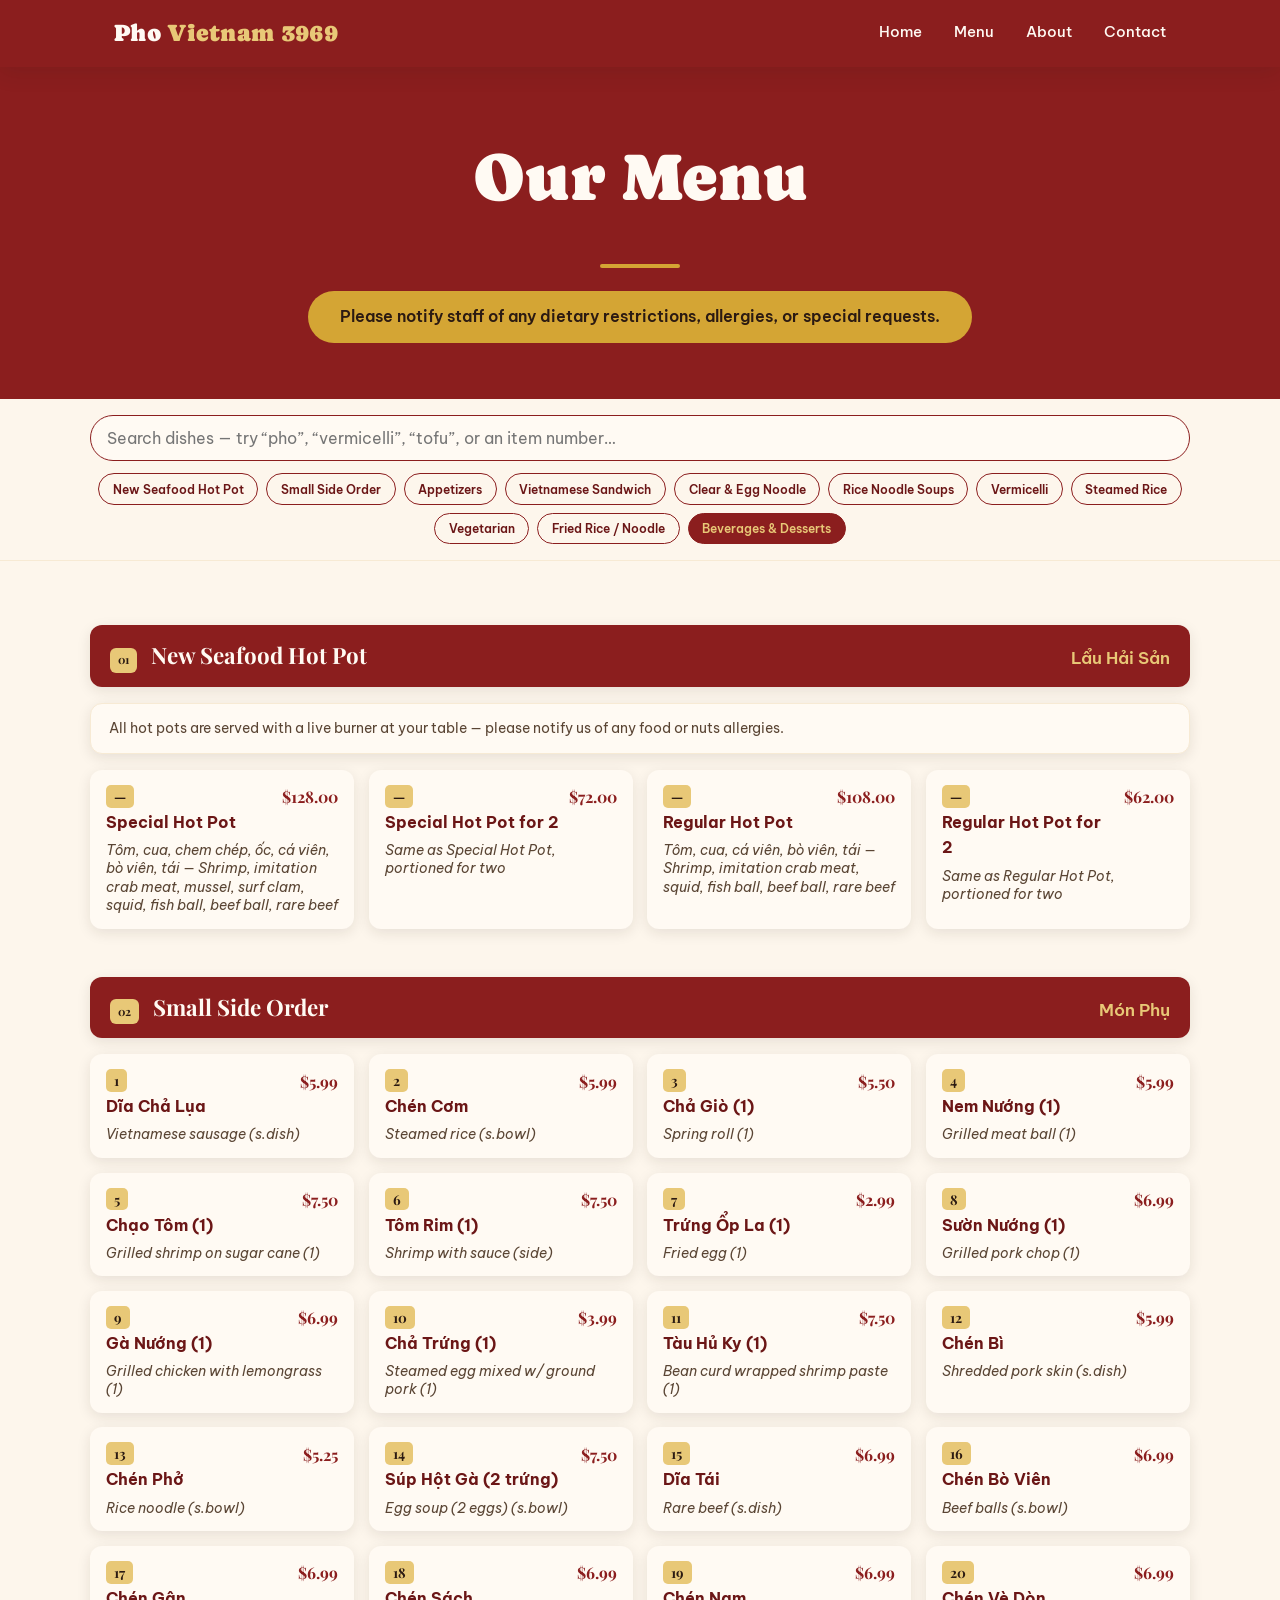
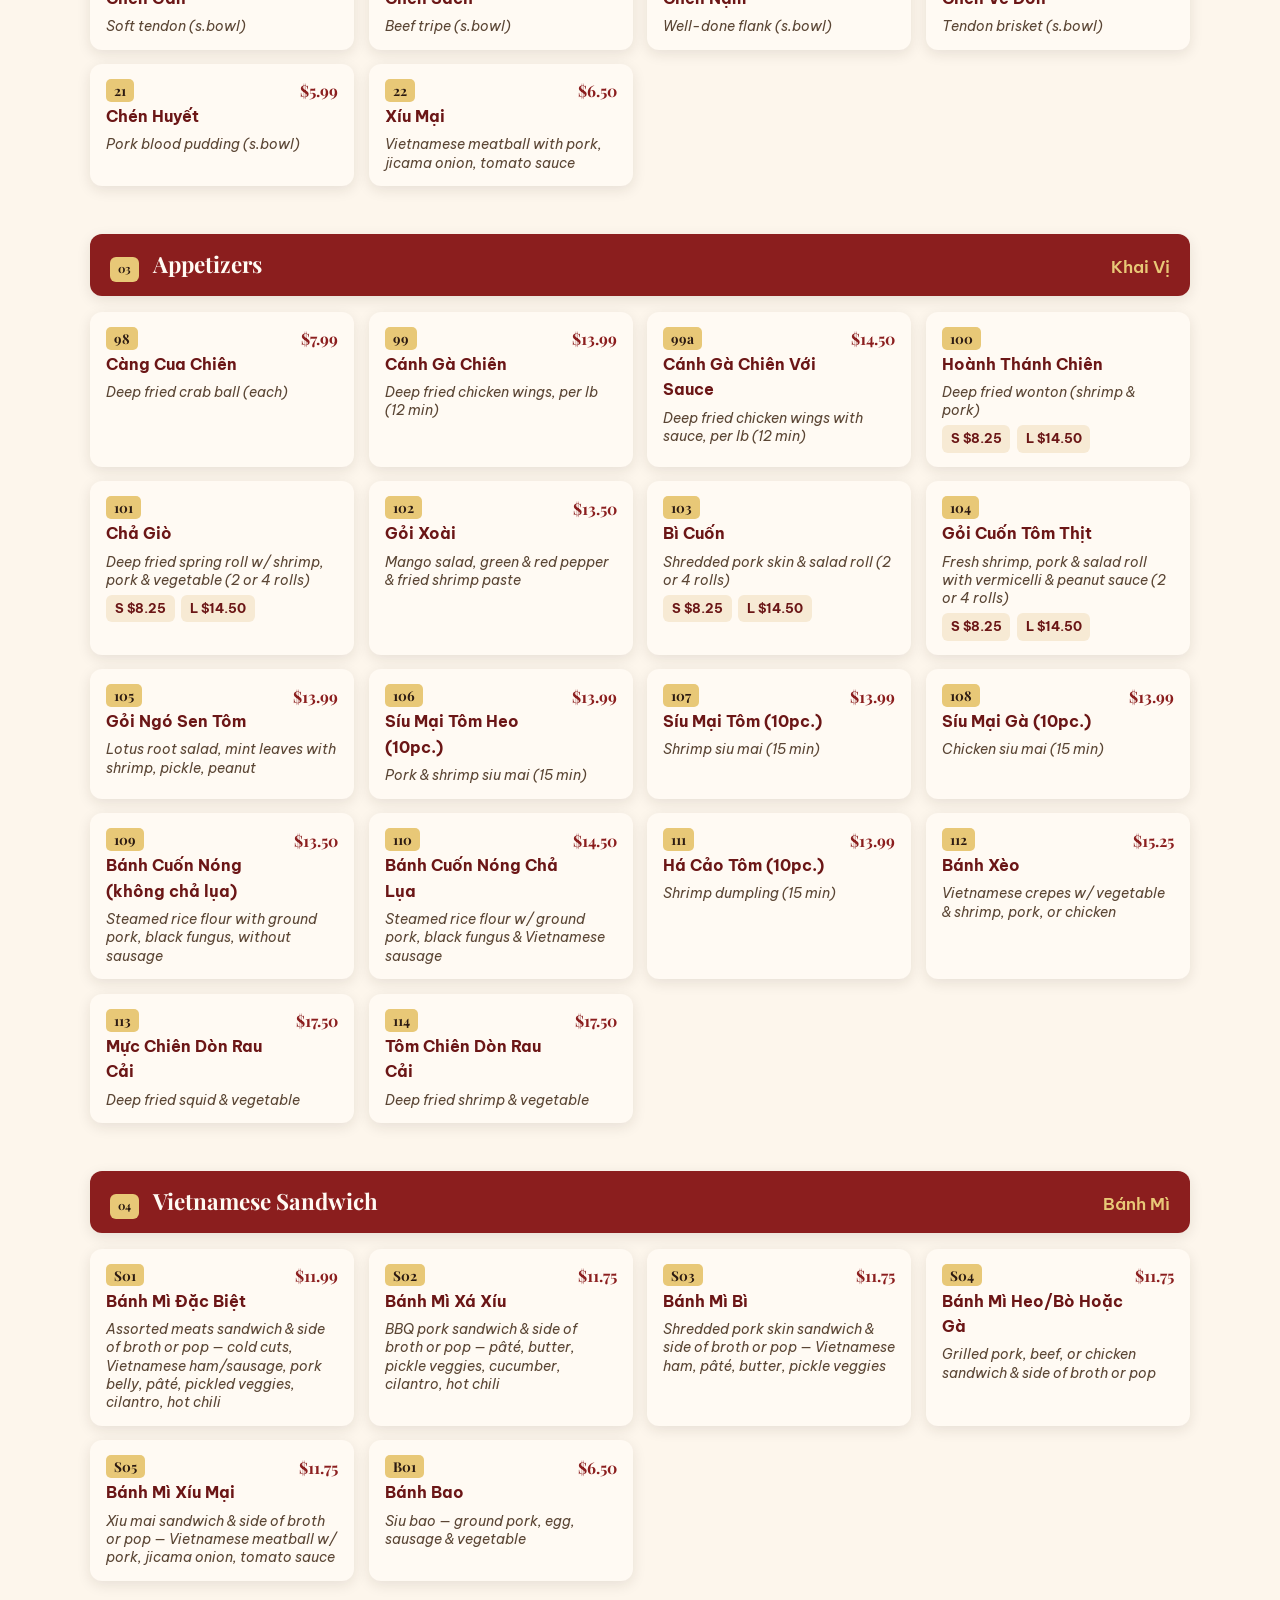
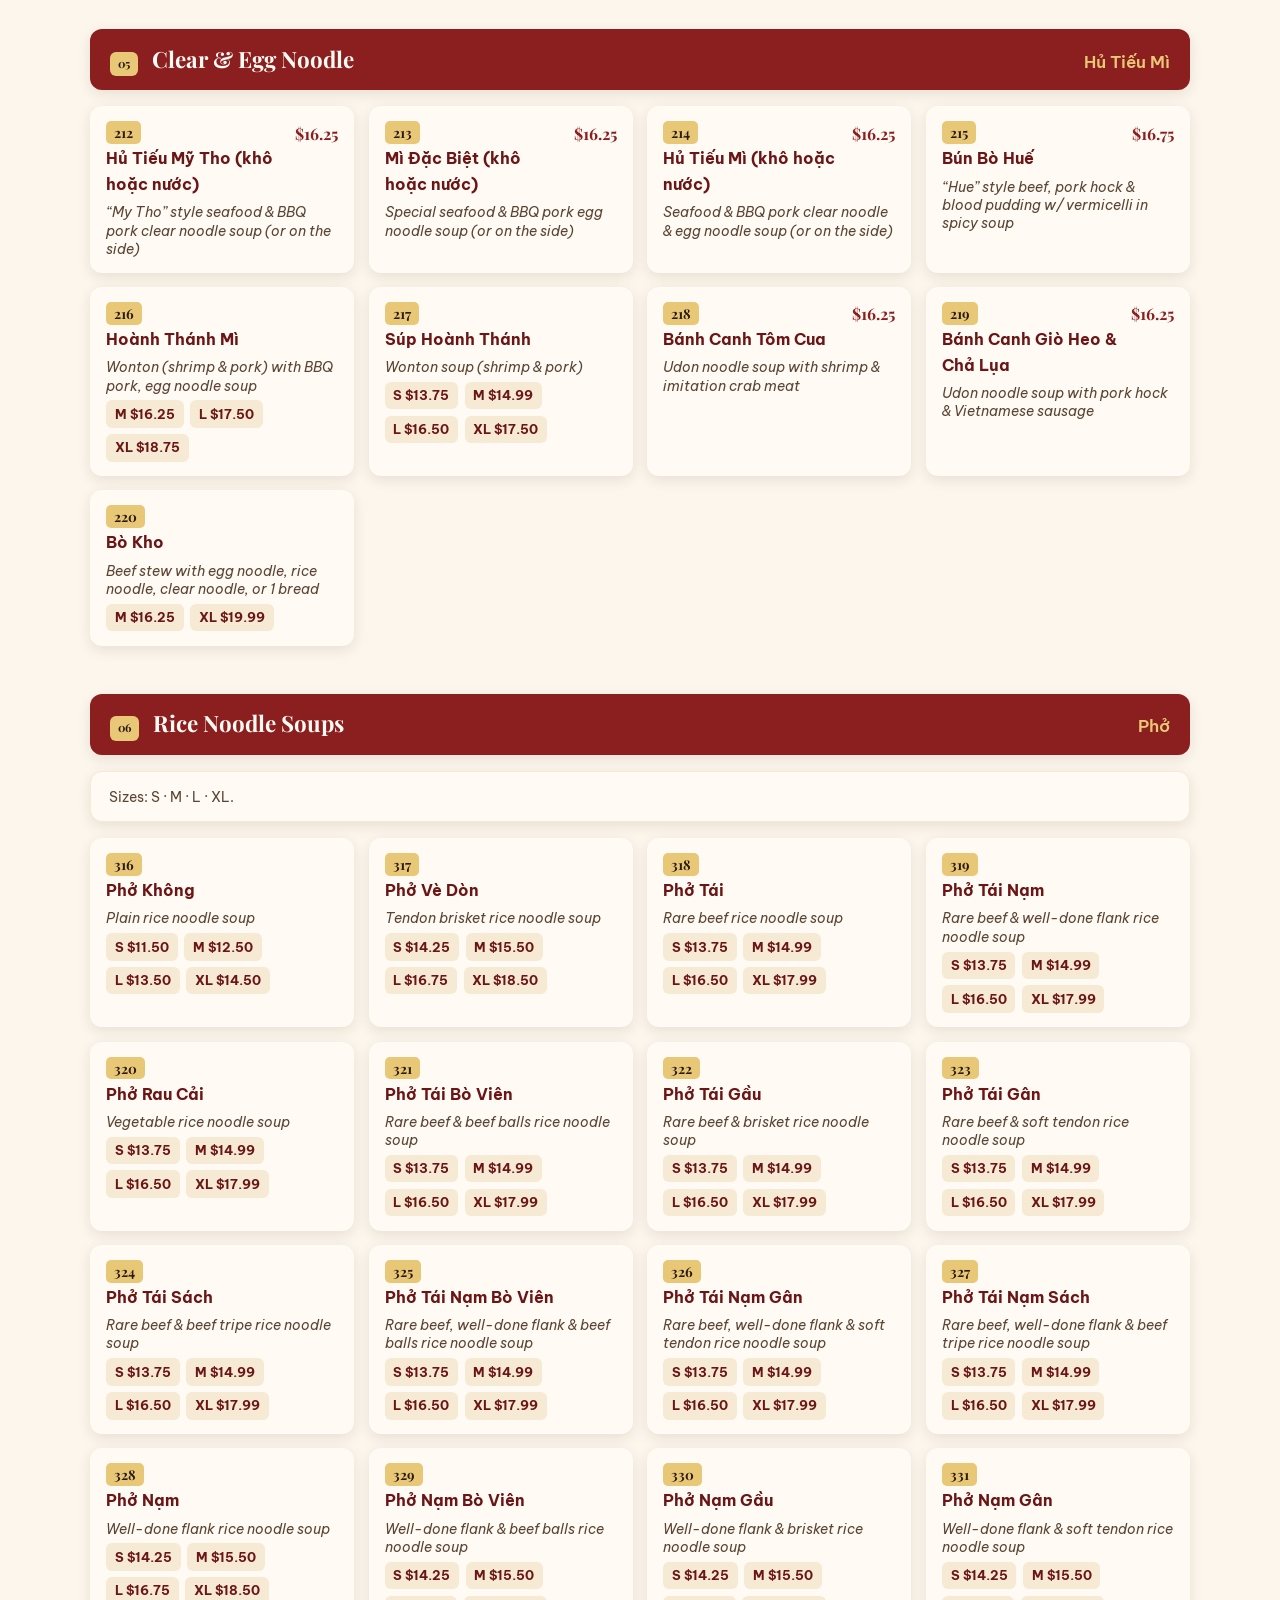
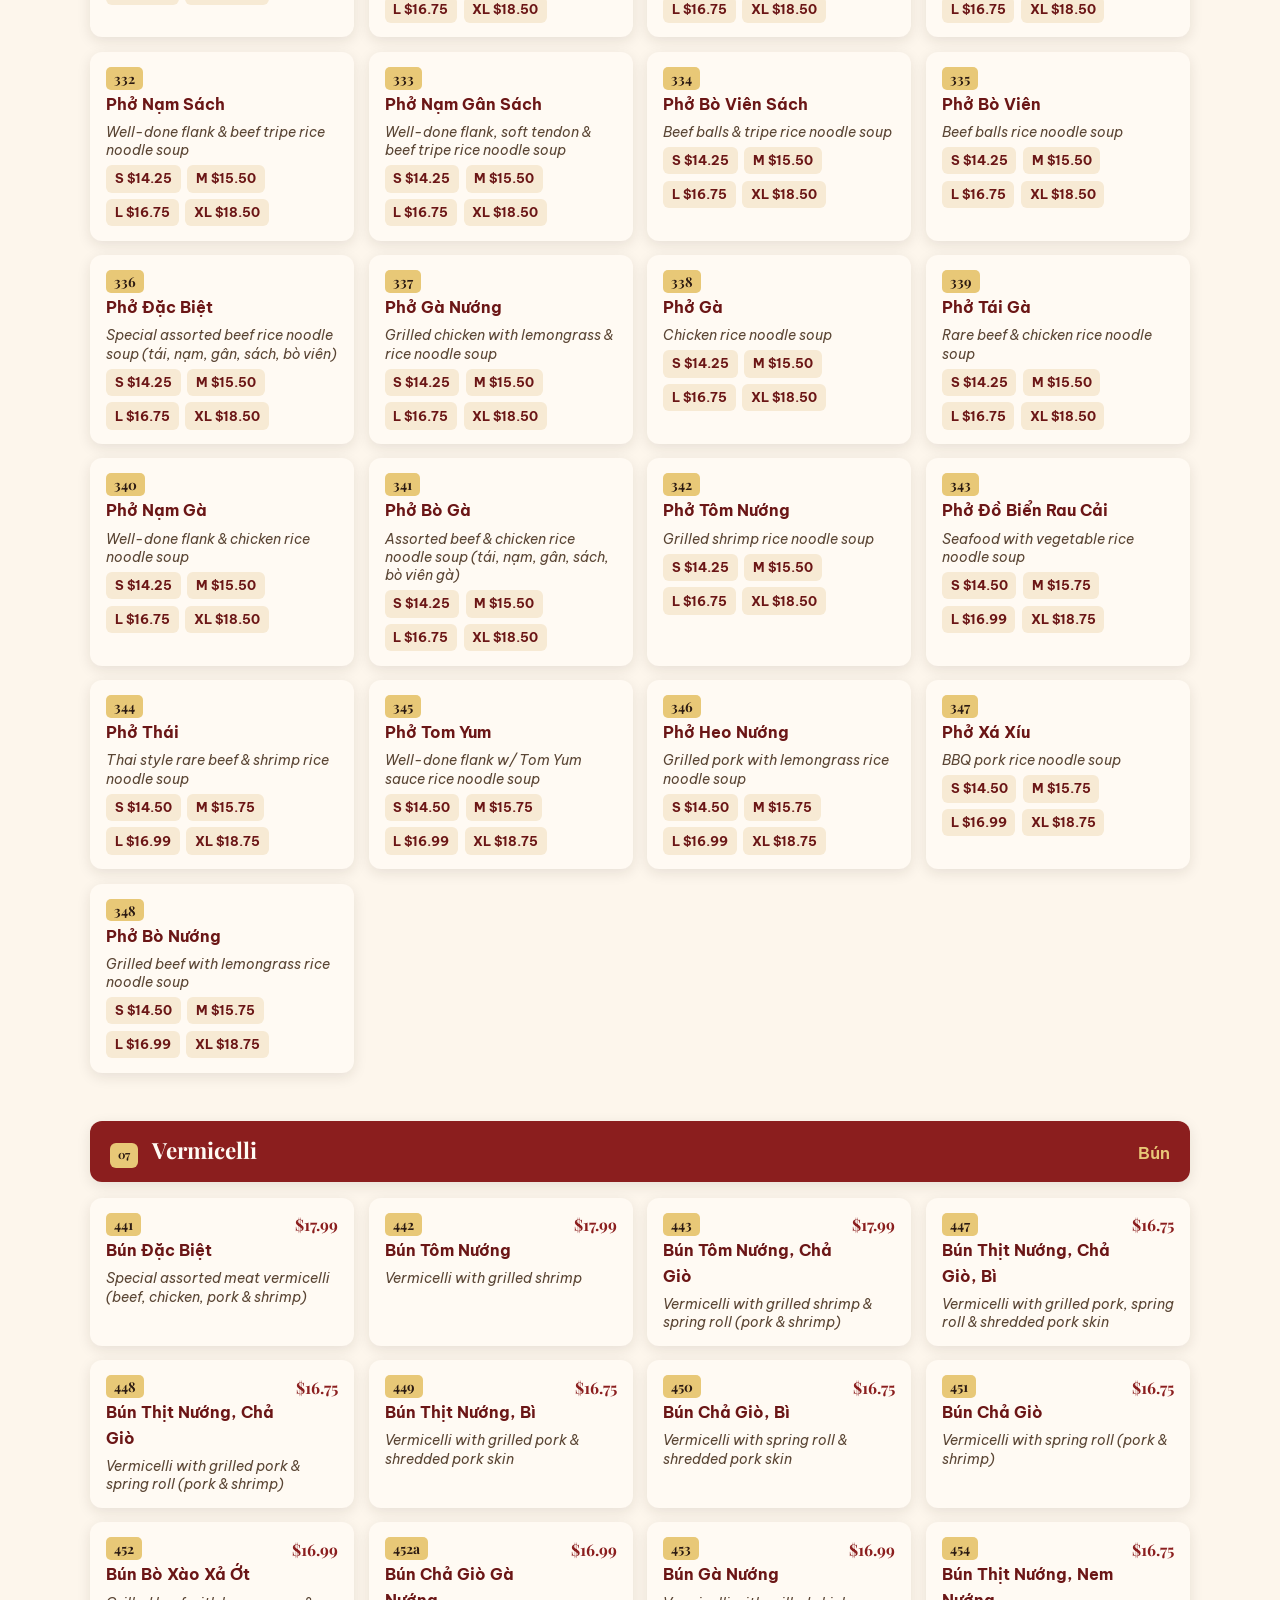
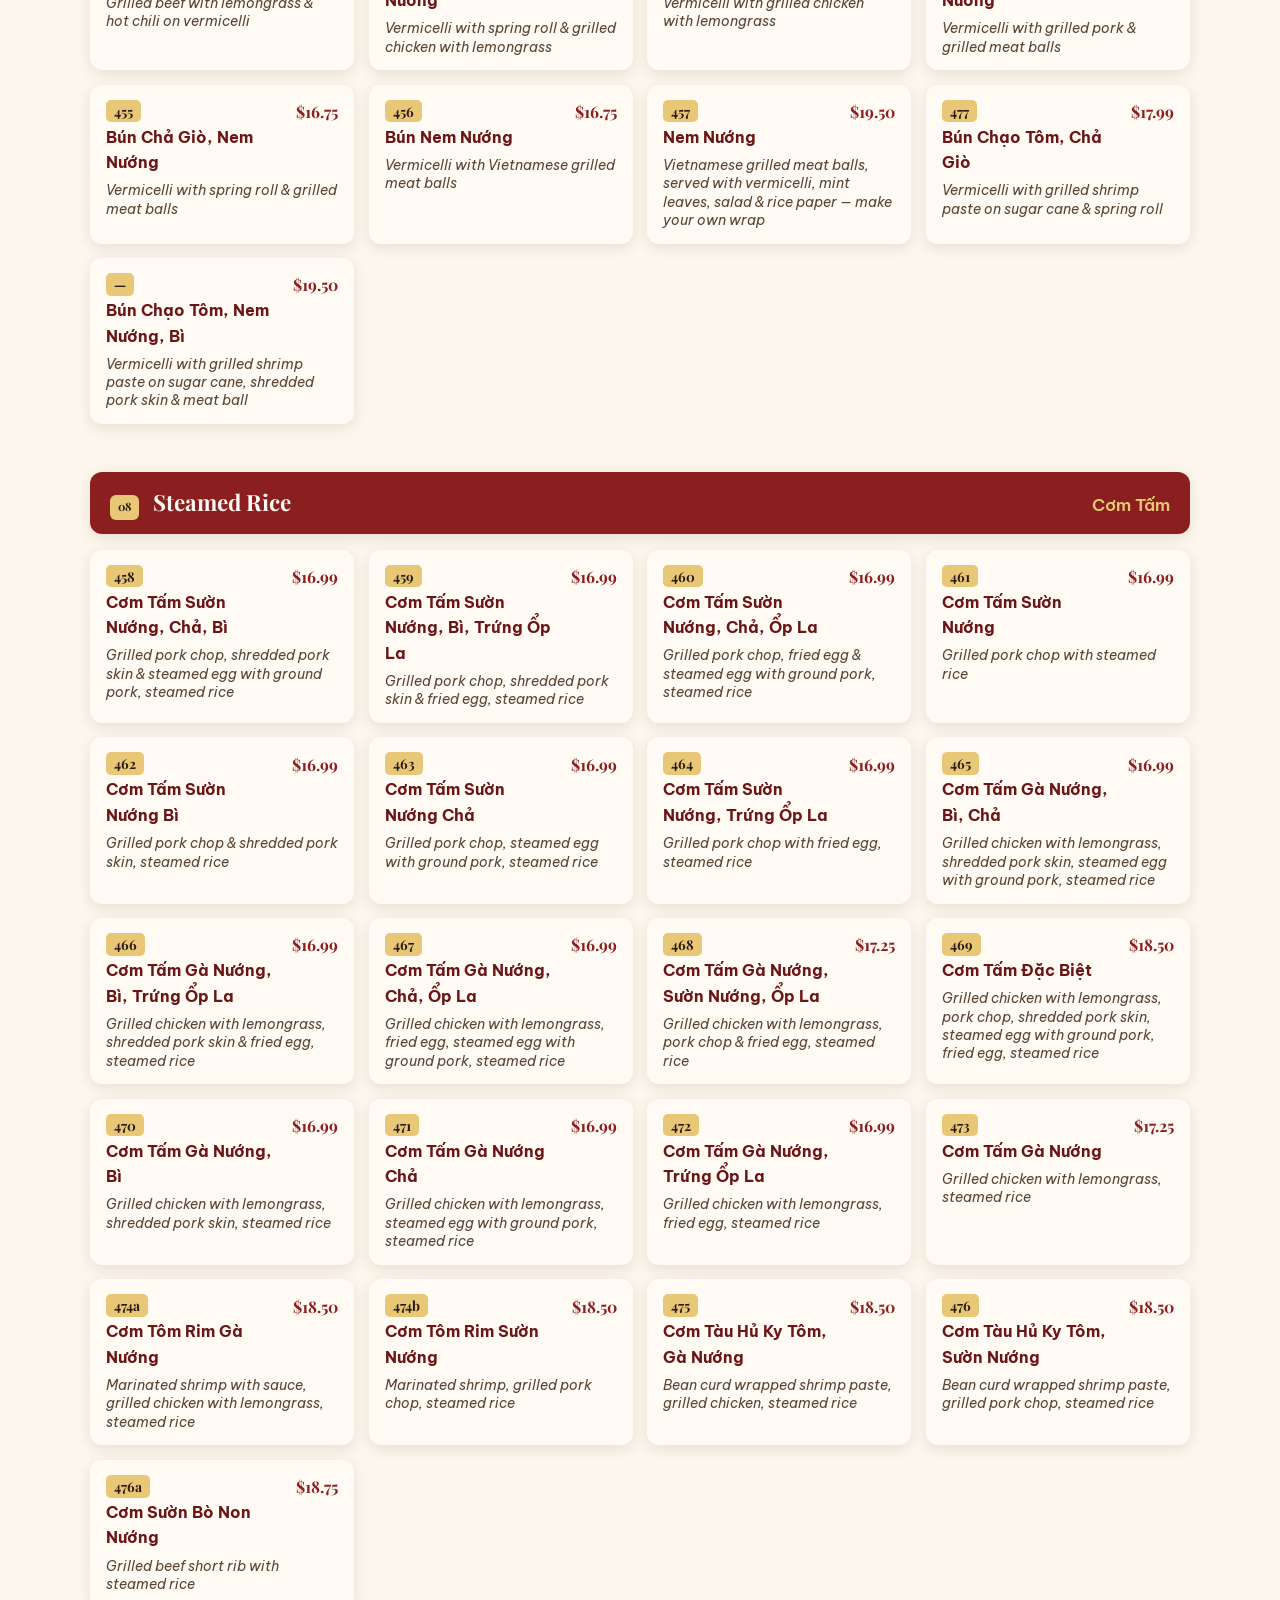
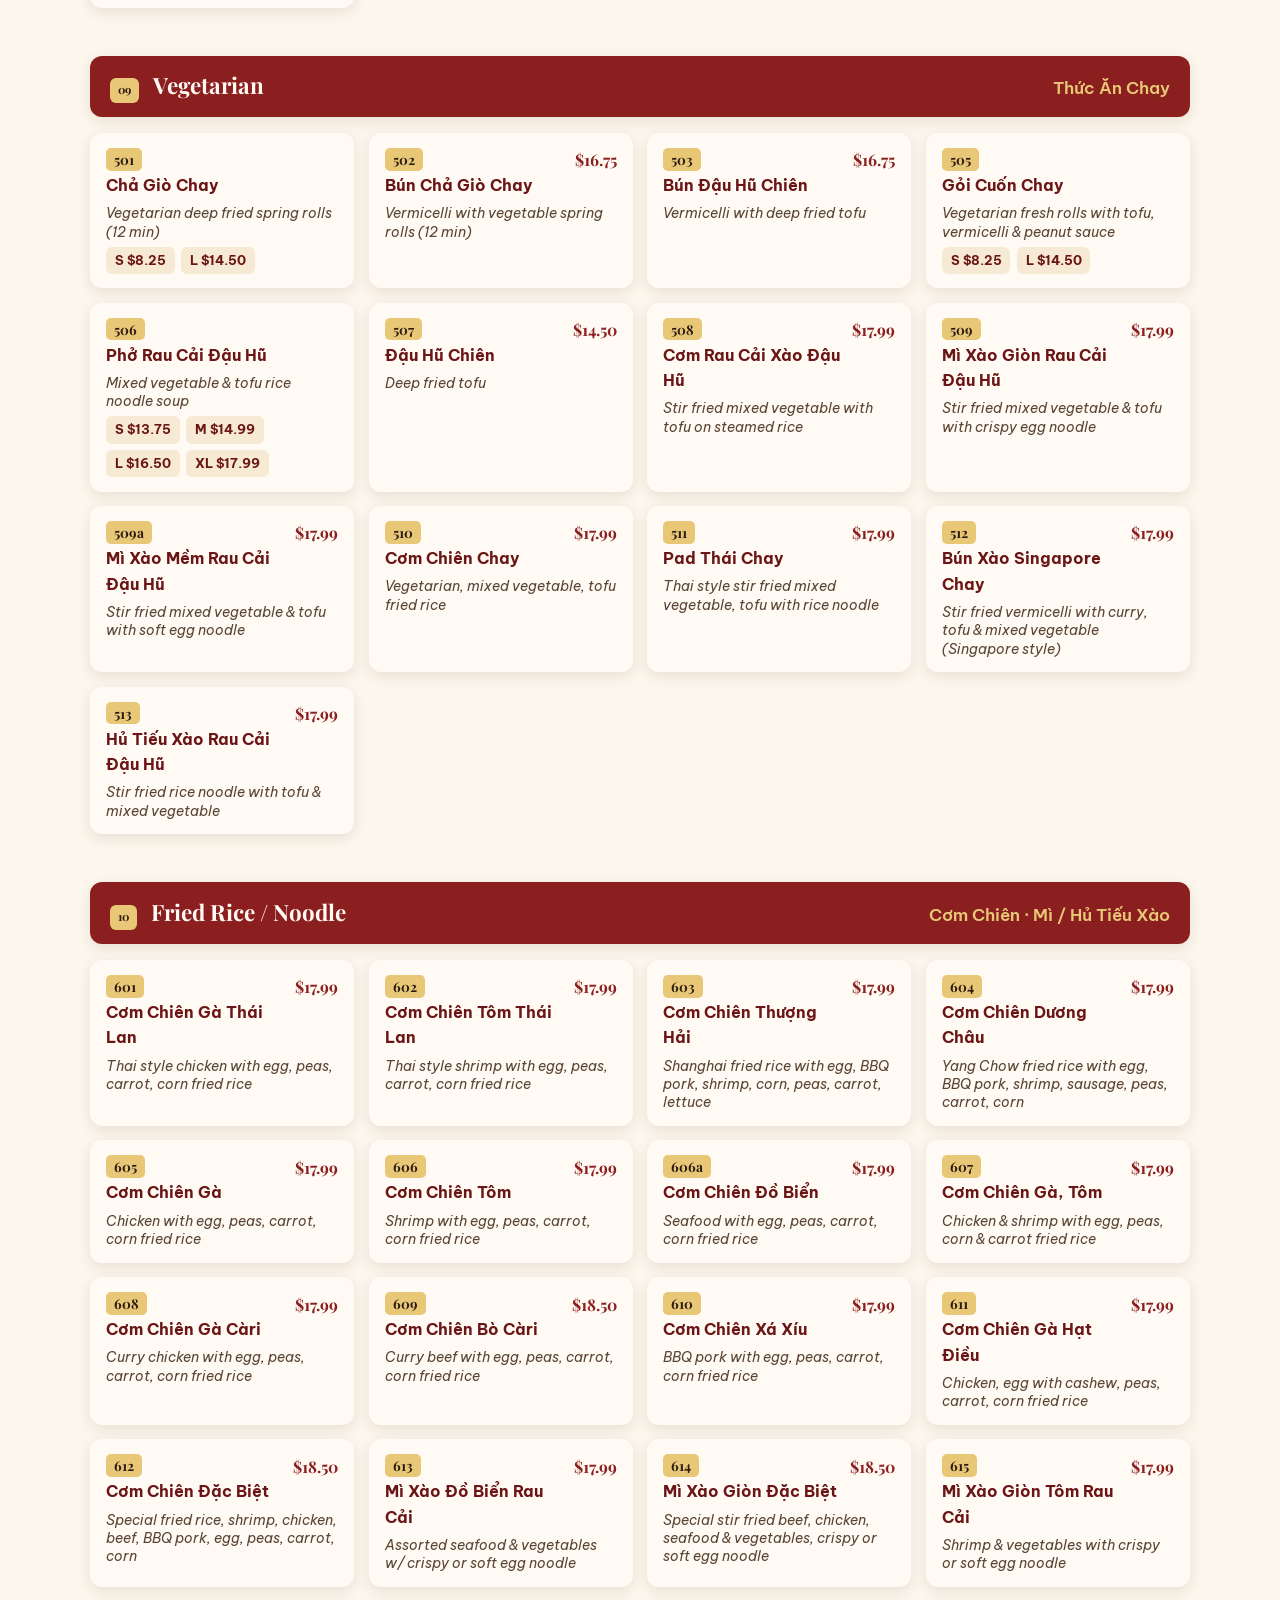
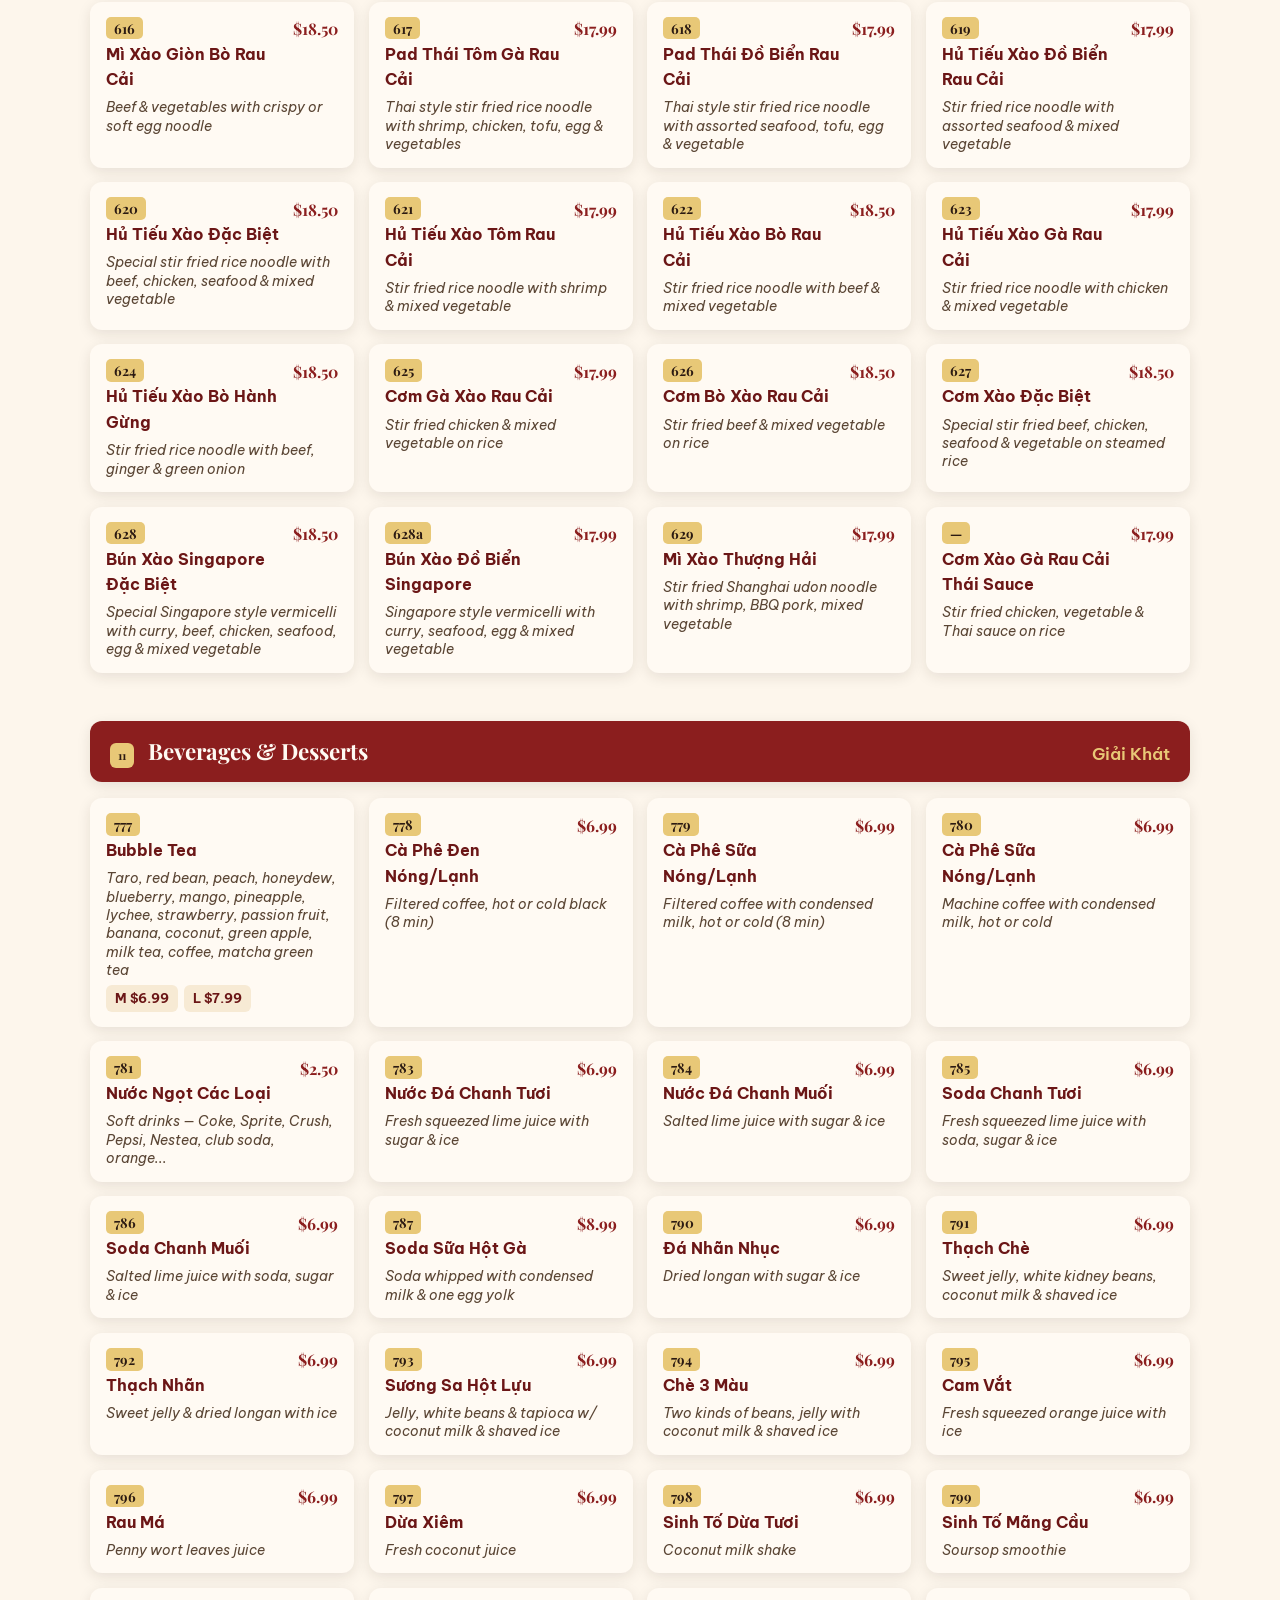
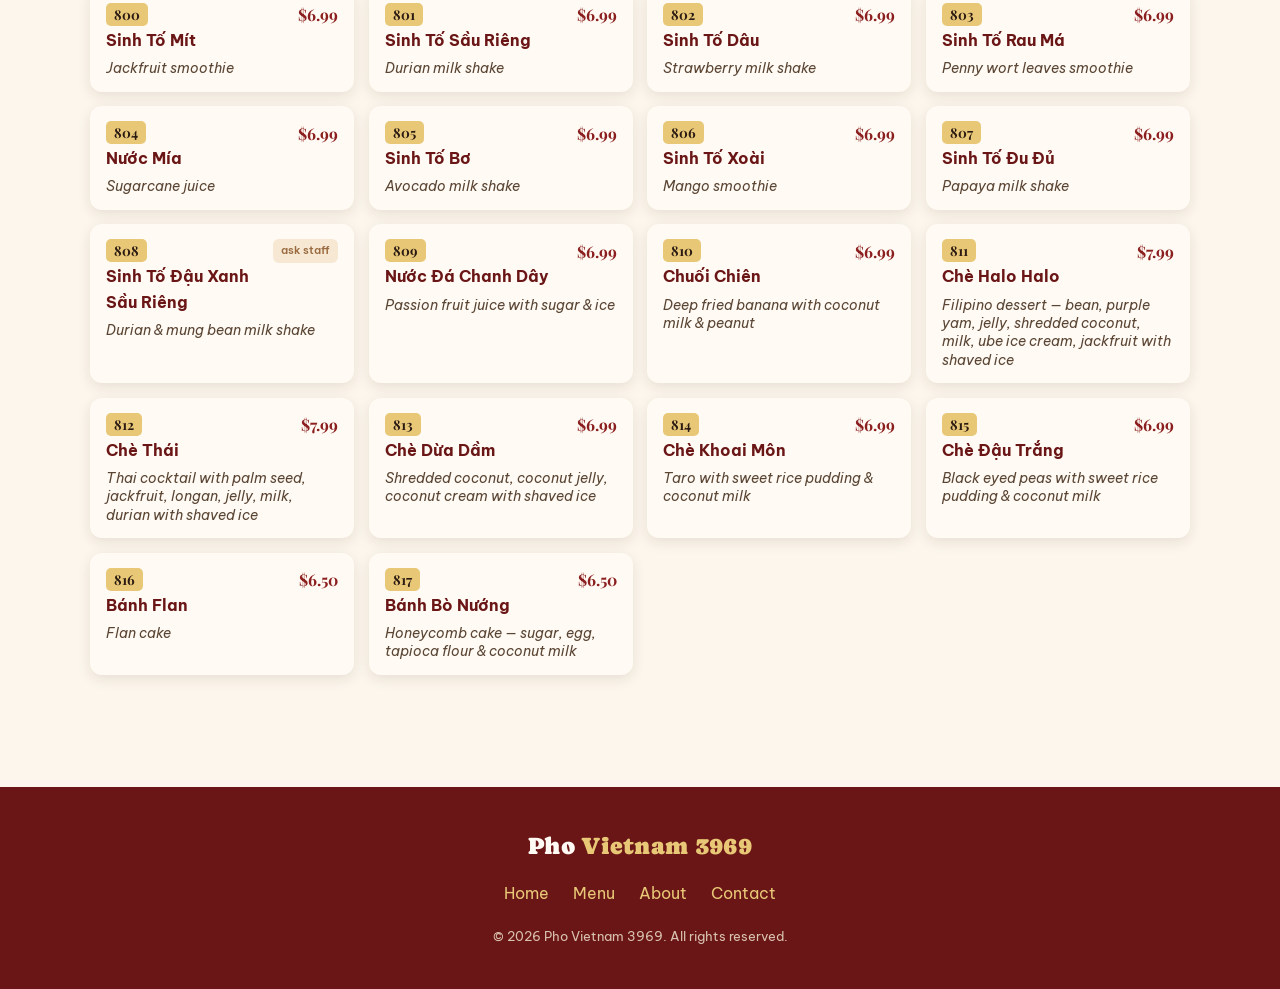
==== commit 6fa13917: "implementation 3" ====
--- a/menu.html
+++ b/menu.html
@@ -7,7 +7,7 @@
   <meta name="description" content="Full menu at Pho Vietnam 3969 — hot pot, appetizers, banh mi, pho, vermicelli, com tam, vegetarian dishes, fried rice &amp; noodle, plus beverages and desserts. Search by name or item number." />
   <link rel="stylesheet" href="css/styles.css" />
   <link rel="preconnect" href="https://fonts.googleapis.com" />
-  <link href="https://fonts.googleapis.com/css2?family=Playfair+Display:wght@600;700&family=Inter:wght@400;500;600&display=swap" rel="stylesheet" />
+  <link href="https://fonts.googleapis.com/css2?family=Caprasimo&family=Playfair+Display:wght@600;700;800&family=Be+Vietnam+Pro:wght@400;500;600;700&display=swap" rel="stylesheet" />
 </head>
 <body>
   <header class="site-header">
@@ -27,7 +27,8 @@
 
   <section class="menu-hero">
     <h1>Our Menu</h1>
-    <p>Vietnamese &amp; Chinese favorites, made fresh daily</p>
+    <div class="divider"></div>
+    <p class="menu-note">Please notify staff of any dietary restrictions, allergies, or special requests.</p>
   </section>
 
   <div class="menu-controls">
@@ -144,42 +145,42 @@
         ]
       },
       {
-        id: "pho", title: "AAA Beef Rice Noodle Soup", viet: "Phở", num: "06",
-        note: "Sizes: S · M · L · XL. A few prices were not fully legible on the scanned menu and are marked “ask staff.”",
+        id: "pho", title: "Rice Noodle Soups", viet: "Phở", num: "06",
+        note: "Sizes: S · M · L · XL.",
         items: [
           { code: "316", viet: "Phở Không", eng: "Plain rice noodle soup", sizes: { S: "11.50", M: "12.50", L: "13.50", XL: "14.50" } },
           { code: "317", viet: "Phở Vè Dòn", eng: "Tendon brisket rice noodle soup", sizes: { S: "14.25", M: "15.50", L: "16.75", XL: "18.50" } },
           { code: "318", viet: "Phở Tái", eng: "Rare beef rice noodle soup", sizes: { S: "13.75", M: "14.99", L: "16.50", XL: "17.99" } },
-          { code: "319", viet: "Phở Tái Nạm", eng: "Rare beef & well-done flank rice noodle soup", price: null },
-          { code: "320", viet: "Phở Rau Cải", eng: "Vegetable rice noodle soup", price: null },
-          { code: "321", viet: "Phở Tái Bò Viên", eng: "Rare beef & beef balls rice noodle soup", price: null },
-          { code: "322", viet: "Phở Tái Gầu", eng: "Rare beef & brisket rice noodle soup", price: null },
-          { code: "323", viet: "Phở Tái Gân", eng: "Rare beef & soft tendon rice noodle soup", price: null },
-          { code: "324", viet: "Phở Tái Sách", eng: "Rare beef & beef tripe rice noodle soup", price: null },
-          { code: "325", viet: "Phở Tái Nạm Bò Viên", eng: "Rare beef, well-done flank & beef balls rice noodle soup", price: null },
-          { code: "326", viet: "Phở Tái Nạm Gân", eng: "Rare beef, well-done flank & soft tendon rice noodle soup", price: null },
+          { code: "319", viet: "Phở Tái Nạm", eng: "Rare beef & well-done flank rice noodle soup", sizes: { S: "13.75", M: "14.99", L: "16.50", XL: "17.99" } },
+          { code: "320", viet: "Phở Rau Cải", eng: "Vegetable rice noodle soup", sizes: { S: "13.75", M: "14.99", L: "16.50", XL: "17.99" } },
+          { code: "321", viet: "Phở Tái Bò Viên", eng: "Rare beef & beef balls rice noodle soup", sizes: { S: "13.75", M: "14.99", L: "16.50", XL: "17.99" } },
+          { code: "322", viet: "Phở Tái Gầu", eng: "Rare beef & brisket rice noodle soup", sizes: { S: "13.75", M: "14.99", L: "16.50", XL: "17.99" } },
+          { code: "323", viet: "Phở Tái Gân", eng: "Rare beef & soft tendon rice noodle soup", sizes: { S: "13.75", M: "14.99", L: "16.50", XL: "17.99" } },
+          { code: "324", viet: "Phở Tái Sách", eng: "Rare beef & beef tripe rice noodle soup", sizes: { S: "13.75", M: "14.99", L: "16.50", XL: "17.99" } },
+          { code: "325", viet: "Phở Tái Nạm Bò Viên", eng: "Rare beef, well-done flank & beef balls rice noodle soup", sizes: { S: "13.75", M: "14.99", L: "16.50", XL: "17.99" } },
+          { code: "326", viet: "Phở Tái Nạm Gân", eng: "Rare beef, well-done flank & soft tendon rice noodle soup", sizes: { S: "13.75", M: "14.99", L: "16.50", XL: "17.99" } },
           { code: "327", viet: "Phở Tái Nạm Sách", eng: "Rare beef, well-done flank & beef tripe rice noodle soup", sizes: { S: "13.75", M: "14.99", L: "16.50", XL: "17.99" } },
           { code: "328", viet: "Phở Nạm", eng: "Well-done flank rice noodle soup", sizes: { S: "14.25", M: "15.50", L: "16.75", XL: "18.50" } },
-          { code: "329", viet: "Phở Nạm Bò Viên", eng: "Well-done flank & beef balls rice noodle soup", price: null },
-          { code: "330", viet: "Phở Nạm Gầu", eng: "Well-done flank & brisket rice noodle soup", price: null },
-          { code: "331", viet: "Phở Nạm Gân", eng: "Well-done flank & soft tendon rice noodle soup", price: null },
-          { code: "332", viet: "Phở Nạm Sách", eng: "Well-done flank & beef tripe rice noodle soup", price: null },
-          { code: "333", viet: "Phở Nạm Gân Sách", eng: "Well-done flank, soft tendon & beef tripe rice noodle soup", price: null },
-          { code: "334", viet: "Phở Bò Viên Sách", eng: "Beef balls & tripe rice noodle soup", price: null },
-          { code: "335", viet: "Phở Bò Viên", eng: "Beef balls rice noodle soup", price: null },
+          { code: "329", viet: "Phở Nạm Bò Viên", eng: "Well-done flank & beef balls rice noodle soup", sizes: { S: "14.25", M: "15.50", L: "16.75", XL: "18.50" } },
+          { code: "330", viet: "Phở Nạm Gầu", eng: "Well-done flank & brisket rice noodle soup", sizes: { S: "14.25", M: "15.50", L: "16.75", XL: "18.50" } },
+          { code: "331", viet: "Phở Nạm Gân", eng: "Well-done flank & soft tendon rice noodle soup", sizes: { S: "14.25", M: "15.50", L: "16.75", XL: "18.50" } },
+          { code: "332", viet: "Phở Nạm Sách", eng: "Well-done flank & beef tripe rice noodle soup", sizes: { S: "14.25", M: "15.50", L: "16.75", XL: "18.50" } },
+          { code: "333", viet: "Phở Nạm Gân Sách", eng: "Well-done flank, soft tendon & beef tripe rice noodle soup", sizes: { S: "14.25", M: "15.50", L: "16.75", XL: "18.50" } },
+          { code: "334", viet: "Phở Bò Viên Sách", eng: "Beef balls & tripe rice noodle soup", sizes: { S: "14.25", M: "15.50", L: "16.75", XL: "18.50" } },
+          { code: "335", viet: "Phở Bò Viên", eng: "Beef balls rice noodle soup", sizes: { S: "14.25", M: "15.50", L: "16.75", XL: "18.50" } },
           { code: "336", viet: "Phở Đặc Biệt", eng: "Special assorted beef rice noodle soup (tái, nạm, gân, sách, bò viên)", sizes: { S: "14.25", M: "15.50", L: "16.75", XL: "18.50" } },
-          { code: "337", viet: "Phở Gà Nướng", eng: "Grilled chicken with lemongrass & rice noodle soup", price: null },
-          { code: "338", viet: "Phở Gà", eng: "Chicken rice noodle soup", price: null },
-          { code: "339", viet: "Phở Tái Gà", eng: "Rare beef & chicken rice noodle soup", price: null },
-          { code: "340", viet: "Phở Nạm Gà", eng: "Well-done flank & chicken rice noodle soup", price: null },
-          { code: "341", viet: "Phở Bò Gà", eng: "Assorted beef & chicken rice noodle soup (tái, nạm, gân, sách, bò viên gà)", price: null },
-          { code: "342", viet: "Phở Tôm Nướng", eng: "Grilled shrimp rice noodle soup", price: null },
+          { code: "337", viet: "Phở Gà Nướng", eng: "Grilled chicken with lemongrass & rice noodle soup", sizes: { S: "14.25", M: "15.50", L: "16.75", XL: "18.50" } },
+          { code: "338", viet: "Phở Gà", eng: "Chicken rice noodle soup", sizes: { S: "14.25", M: "15.50", L: "16.75", XL: "18.50" } },
+          { code: "339", viet: "Phở Tái Gà", eng: "Rare beef & chicken rice noodle soup", sizes: { S: "14.25", M: "15.50", L: "16.75", XL: "18.50" } },
+          { code: "340", viet: "Phở Nạm Gà", eng: "Well-done flank & chicken rice noodle soup", sizes: { S: "14.25", M: "15.50", L: "16.75", XL: "18.50" } },
+          { code: "341", viet: "Phở Bò Gà", eng: "Assorted beef & chicken rice noodle soup (tái, nạm, gân, sách, bò viên gà)", sizes: { S: "14.25", M: "15.50", L: "16.75", XL: "18.50" } },
+          { code: "342", viet: "Phở Tôm Nướng", eng: "Grilled shrimp rice noodle soup", sizes: { S: "14.25", M: "15.50", L: "16.75", XL: "18.50" } },
           { code: "343", viet: "Phở Đồ Biển Rau Cải", eng: "Seafood with vegetable rice noodle soup", sizes: { S: "14.50", M: "15.75", L: "16.99", XL: "18.75" } },
-          { code: "344", viet: "Phở Thái", eng: "Thai style rare beef & shrimp rice noodle soup", price: null },
-          { code: "345", viet: "Phở Tom Yum", eng: "Well-done flank w/ Tom Yum sauce rice noodle soup", price: null },
-          { code: "346", viet: "Phở Heo Nướng", eng: "Grilled pork with lemongrass rice noodle soup", price: null },
-          { code: "347", viet: "Phở Xá Xíu", eng: "BBQ pork rice noodle soup", price: null },
-          { code: "348", viet: "Phở Bò Nướng", eng: "Grilled beef with lemongrass rice noodle soup", price: null },
+          { code: "344", viet: "Phở Thái", eng: "Thai style rare beef & shrimp rice noodle soup", sizes: { S: "14.50", M: "15.75", L: "16.99", XL: "18.75" } },
+          { code: "345", viet: "Phở Tom Yum", eng: "Well-done flank w/ Tom Yum sauce rice noodle soup", sizes: { S: "14.50", M: "15.75", L: "16.99", XL: "18.75" } },
+          { code: "346", viet: "Phở Heo Nướng", eng: "Grilled pork with lemongrass rice noodle soup", sizes: { S: "14.50", M: "15.75", L: "16.99", XL: "18.75" } },
+          { code: "347", viet: "Phở Xá Xíu", eng: "BBQ pork rice noodle soup", sizes: { S: "14.50", M: "15.75", L: "16.99", XL: "18.75" } },
+          { code: "348", viet: "Phở Bò Nướng", eng: "Grilled beef with lemongrass rice noodle soup", sizes: { S: "14.50", M: "15.75", L: "16.99", XL: "18.75" } },
         ]
       },
       {
@@ -335,6 +336,15 @@
     const noResults = document.getElementById("menuNoResults");
     const searchInput = document.getElementById("menuSearch");
 
+    function normalize(str) {
+      return str
+        .normalize("NFD")
+        .replace(/\p{Mn}/gu, "")
+        .replace(/đ/g, "d")
+        .replace(/Đ/g, "D")
+        .toLowerCase();
+    }
+
     function priceHTML(item) {
       if (item.sizes) {
         return `<div class="menu-sizes">${Object.entries(item.sizes).map(([k, v]) => `<span>${k} $${v}</span>`).join("")}</div>`;
@@ -366,7 +376,7 @@
         ${section.note ? `<p class="menu-note">${section.note}</p>` : ""}
         <div class="menu-grid">
           ${section.items.map(item => `
-            <article class="menu-card" data-search="${(item.viet + " " + item.eng + " " + item.code).toLowerCase()}">
+            <article class="menu-card" data-search="${normalize(item.viet + " " + item.eng + " " + item.code)}">
               <div class="menu-card-top">
                 <div>
                   <span class="menu-code">${item.code}</span>
@@ -384,7 +394,7 @@
     });
 
     searchInput.addEventListener("input", () => {
-      const q = searchInput.value.trim().toLowerCase();
+      const q = normalize(searchInput.value.trim());
       let anyVisible = false;
       document.querySelectorAll(".menu-category").forEach(cat => {
         let hasMatch = false;
--- a/css/styles.css
+++ b/css/styles.css
@@ -10,7 +10,8 @@
   --color-white: #fffaf3;
 
   --font-heading: "Playfair Display", Georgia, "Times New Roman", serif;
-  --font-body: "Inter", "Segoe UI", Helvetica, Arial, sans-serif;
+  --font-body: "Be Vietnam Pro", "Segoe UI", Helvetica, Arial, sans-serif;
+  --font-display: "Caprasimo", Georgia, serif;
 
   --radius: 12px;
   --shadow-soft: 0 6px 20px rgba(43, 26, 18, 0.12);
@@ -100,12 +101,12 @@
 }
 
 .logo {
-  font-family: var(--font-heading);
+  font-family: var(--font-display);
   font-size: 1.5rem;
-  font-weight: 700;
+  font-weight: 400;
   color: var(--color-white);
   text-decoration: none;
-  letter-spacing: 0.5px;
+  letter-spacing: 0.3px;
 }
 
 .logo span {
@@ -121,15 +122,35 @@
 }
 
 .nav-links a {
+  position: relative;
+  display: inline-block;
   text-decoration: none;
   color: var(--color-white);
   font-weight: 500;
   font-size: 0.95rem;
+  padding-bottom: 4px;
   transition: color 0.2s ease;
 }
 
-.nav-links a:hover {
+.nav-links a::after {
+  content: "";
+  position: absolute;
+  left: 0;
+  bottom: 0;
+  width: 0;
+  height: 2px;
+  background: var(--color-accent-light);
+  transition: width 0.25s ease;
+}
+
+.nav-links a:hover,
+.nav-links a:focus-visible {
   color: var(--color-accent-light);
+}
+
+.nav-links a:hover::after,
+.nav-links a:focus-visible::after {
+  width: 100%;
 }
 
 .nav-toggle {
@@ -199,9 +220,30 @@
 }
 
 .hero-content h1 {
+  font-family: var(--font-display);
+  font-weight: 400;
   color: var(--color-white);
   font-size: clamp(2.2rem, 5vw, 3.6rem);
   margin-bottom: 0.6rem;
+}
+
+.hero-content .divider,
+.menu-hero .divider {
+  margin: 0.9rem auto 1.4rem;
+}
+
+.menu-hero .menu-note {
+  display: inline-block;
+  background: var(--color-accent);
+  border: none;
+  border-radius: 999px;
+  box-shadow: none;
+  padding: 0.85rem 2rem;
+  margin: 0;
+  font-family: var(--font-body);
+  font-size: 1rem;
+  font-weight: 600;
+  color: var(--color-text);
 }
 
 .hero-content .tagline {
@@ -248,7 +290,7 @@
 }
 
 .dish-card-body h3 {
-  font-size: 1.1rem;
+  font-size: 1.4rem;
   margin-bottom: 0.3rem;
 }
 
@@ -259,7 +301,8 @@
 }
 
 .dishes-grid-square {
-  grid-template-columns: repeat(auto-fit, minmax(220px, 260px));
+  grid-template-columns: repeat(auto-fit, minmax(260px, 320px));
+  gap: 2rem;
   justify-content: center;
 }
 
@@ -270,6 +313,31 @@
   justify-content: center;
   text-decoration: none;
   color: inherit;
+  border: 2px solid transparent;
+  transition: transform 0.2s ease, box-shadow 0.2s ease, border-color 0.2s ease;
+}
+
+.square-card:hover,
+.square-card:focus-visible {
+  transform: translateY(-6px) scale(1.02);
+  box-shadow: var(--shadow-soft);
+  border-color: var(--color-accent);
+}
+
+.square-card .dish-card-icon {
+  color: var(--color-primary);
+  margin-bottom: 0.6rem;
+}
+
+.square-card .dish-card-body h3 {
+  font-family: var(--font-display);
+  font-weight: 400;
+  font-size: 1.5rem;
+  color: color-mix(in srgb, var(--color-primary) 60%, white);
+}
+
+.square-card .dish-card-body p {
+  font-size: 1rem;
 }
 
 /* About */
@@ -301,10 +369,52 @@
 }
 
 /* Contact */
+.contact-grid {
+  display: grid;
+  grid-template-columns: 1fr 1.4fr;
+  gap: 2.5rem;
+  align-items: start;
+}
+
+.contact-info {
+  display: flex;
+  flex-direction: column;
+  gap: 1.4rem;
+}
+
+.contact-info h3 {
+  font-size: 0.95rem;
+  text-transform: uppercase;
+  letter-spacing: 0.06em;
+  color: var(--color-accent);
+  margin-bottom: 0.3rem;
+}
+
+.contact-info p {
+  margin: 0;
+  color: var(--color-text-soft);
+  line-height: 1.5;
+}
+
+.contact-info a {
+  text-decoration: none;
+  color: var(--color-text-soft);
+}
+
+.contact-info a:hover {
+  color: var(--color-primary);
+}
+
+@media (max-width: 768px) {
+  .contact-grid {
+    grid-template-columns: 1fr;
+  }
+}
+
 .map-frame {
   width: 100%;
   height: 100%;
-  min-height: 260px;
+  min-height: 300px;
   border: 0;
   border-radius: var(--radius);
   box-shadow: var(--shadow-card);
@@ -380,6 +490,9 @@
 }
 
 .menu-hero h1 {
+  font-family: var(--font-display);
+  font-weight: 400;
+  font-size: clamp(2.6rem, 6vw, 4.2rem);
   color: var(--color-white);
 }
 
@@ -484,7 +597,8 @@
 
 .menu-band .menu-viet {
   margin-left: auto;
-  font-size: 0.8rem;
+  font-size: 1.05rem;
+  font-weight: 600;
   color: var(--color-accent-light);
   text-align: right;
 }
@@ -526,11 +640,11 @@
 .menu-code {
   font-family: var(--font-heading);
   font-weight: 700;
-  font-size: 0.68rem;
+  font-size: 0.85rem;
   background: var(--color-accent-light);
   color: var(--color-text);
   border-radius: 5px;
-  padding: 0.1rem 0.4rem;
+  padding: 0.15rem 0.5rem;
   flex-shrink: 0;
 }
 
@@ -571,12 +685,12 @@
 }
 
 .menu-sizes span {
-  font-size: 0.68rem;
+  font-size: 0.82rem;
   background: var(--color-bg-alt);
   color: var(--color-primary-dark);
-  padding: 0.15rem 0.45rem;
+  padding: 0.2rem 0.55rem;
   border-radius: 6px;
-  font-weight: 600;
+  font-weight: 700;
 }
 
 .menu-no-results {
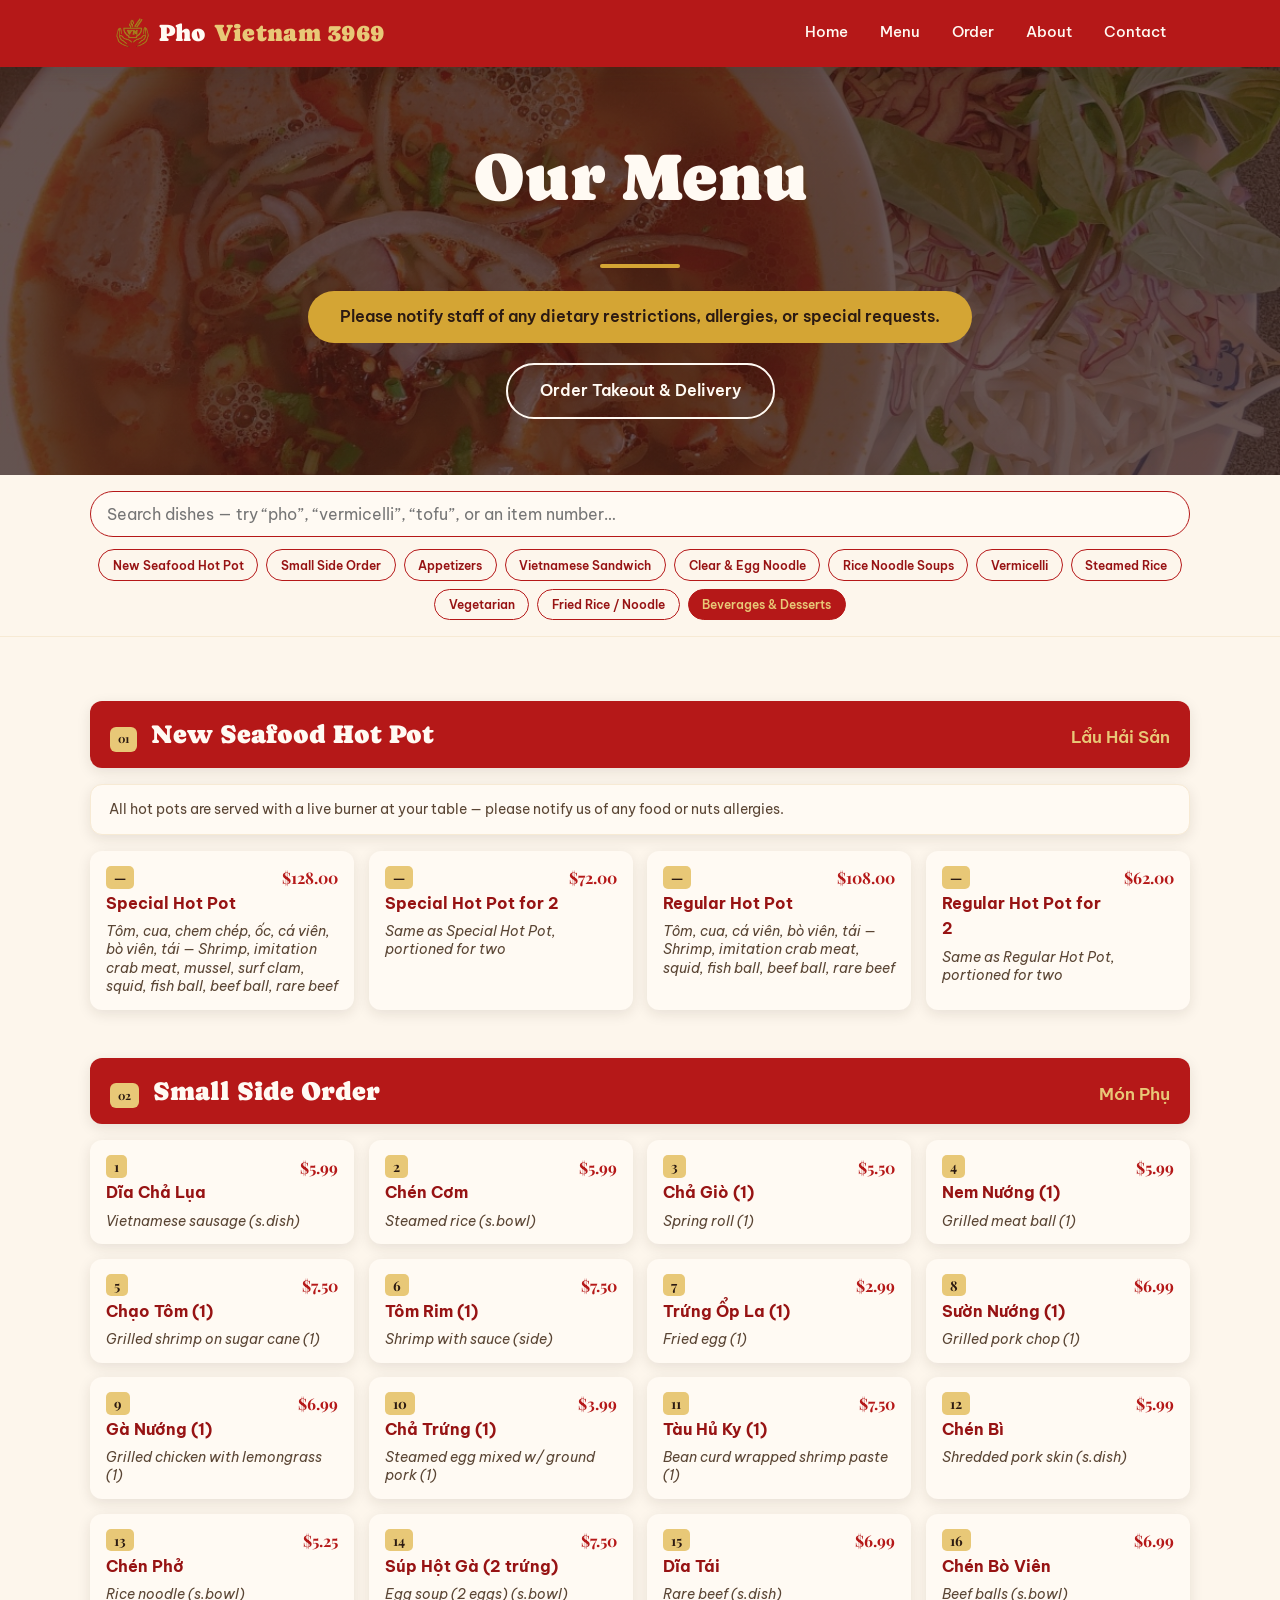
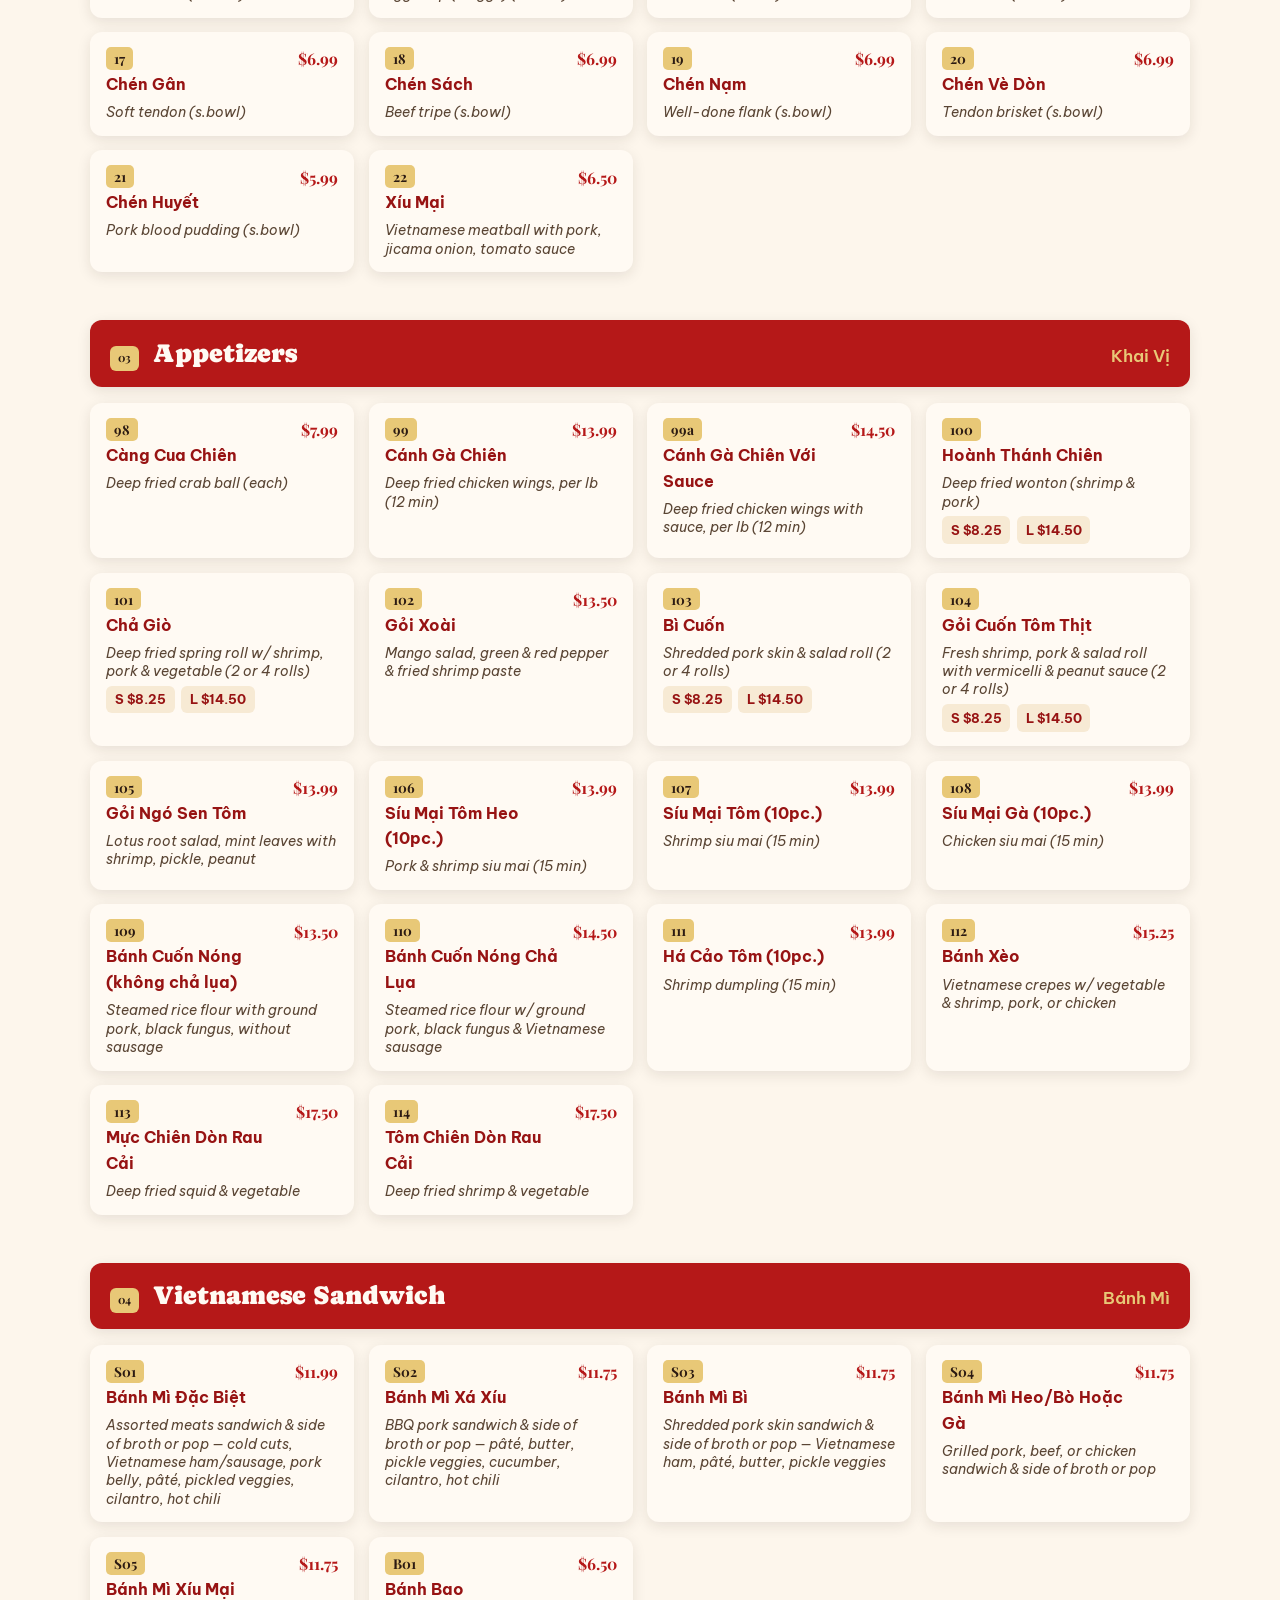
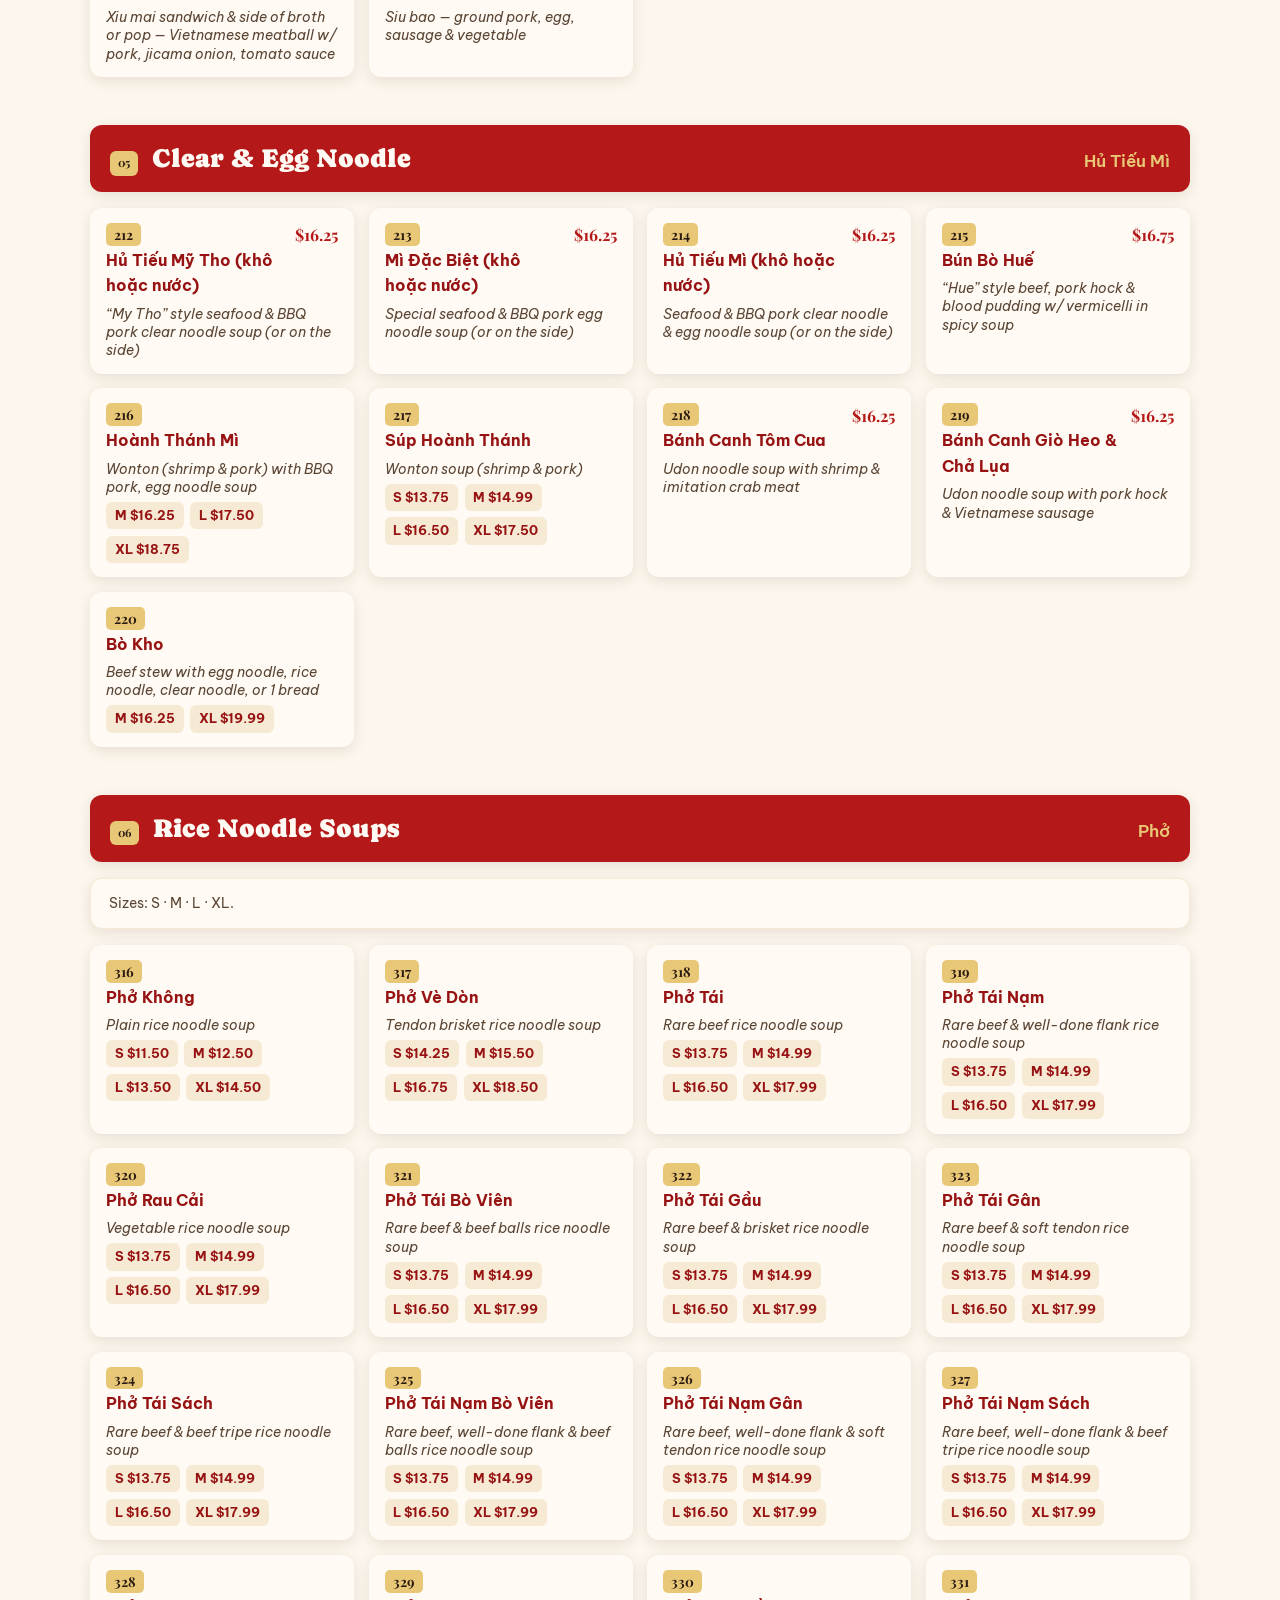
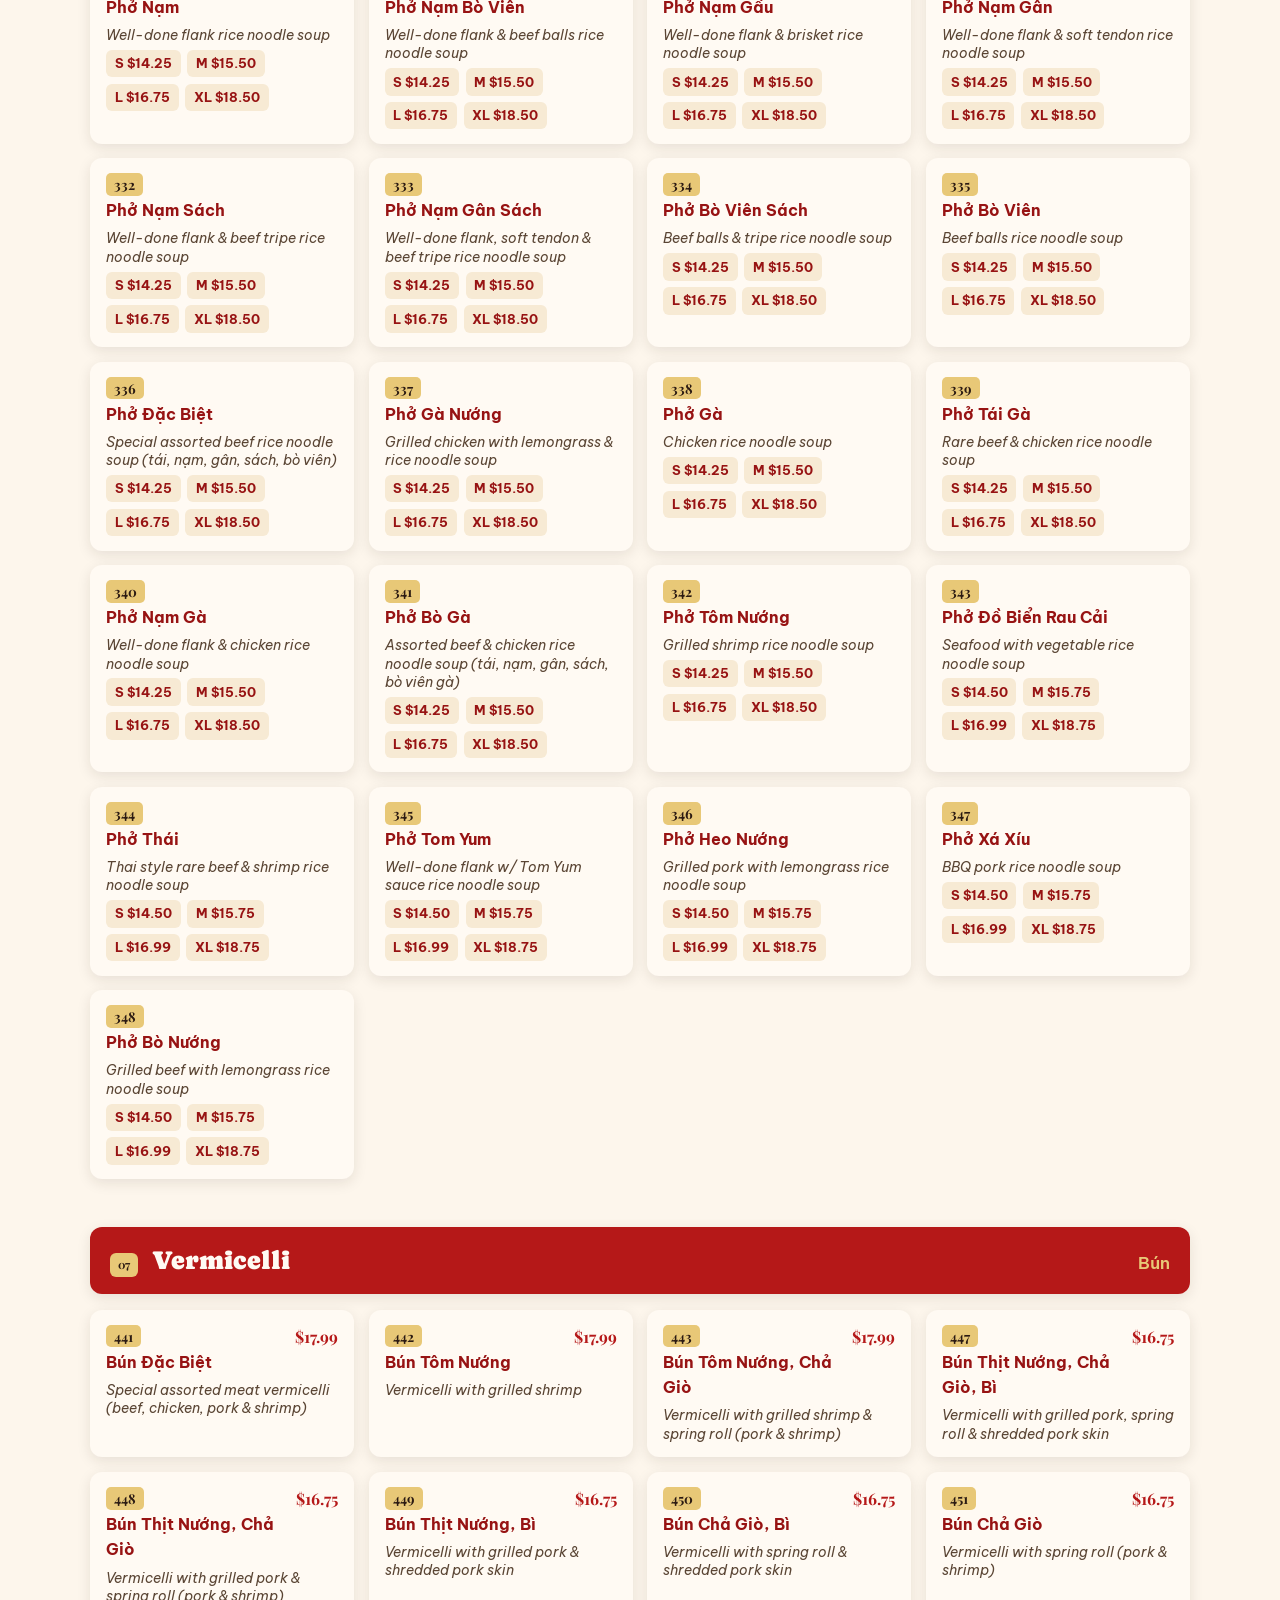
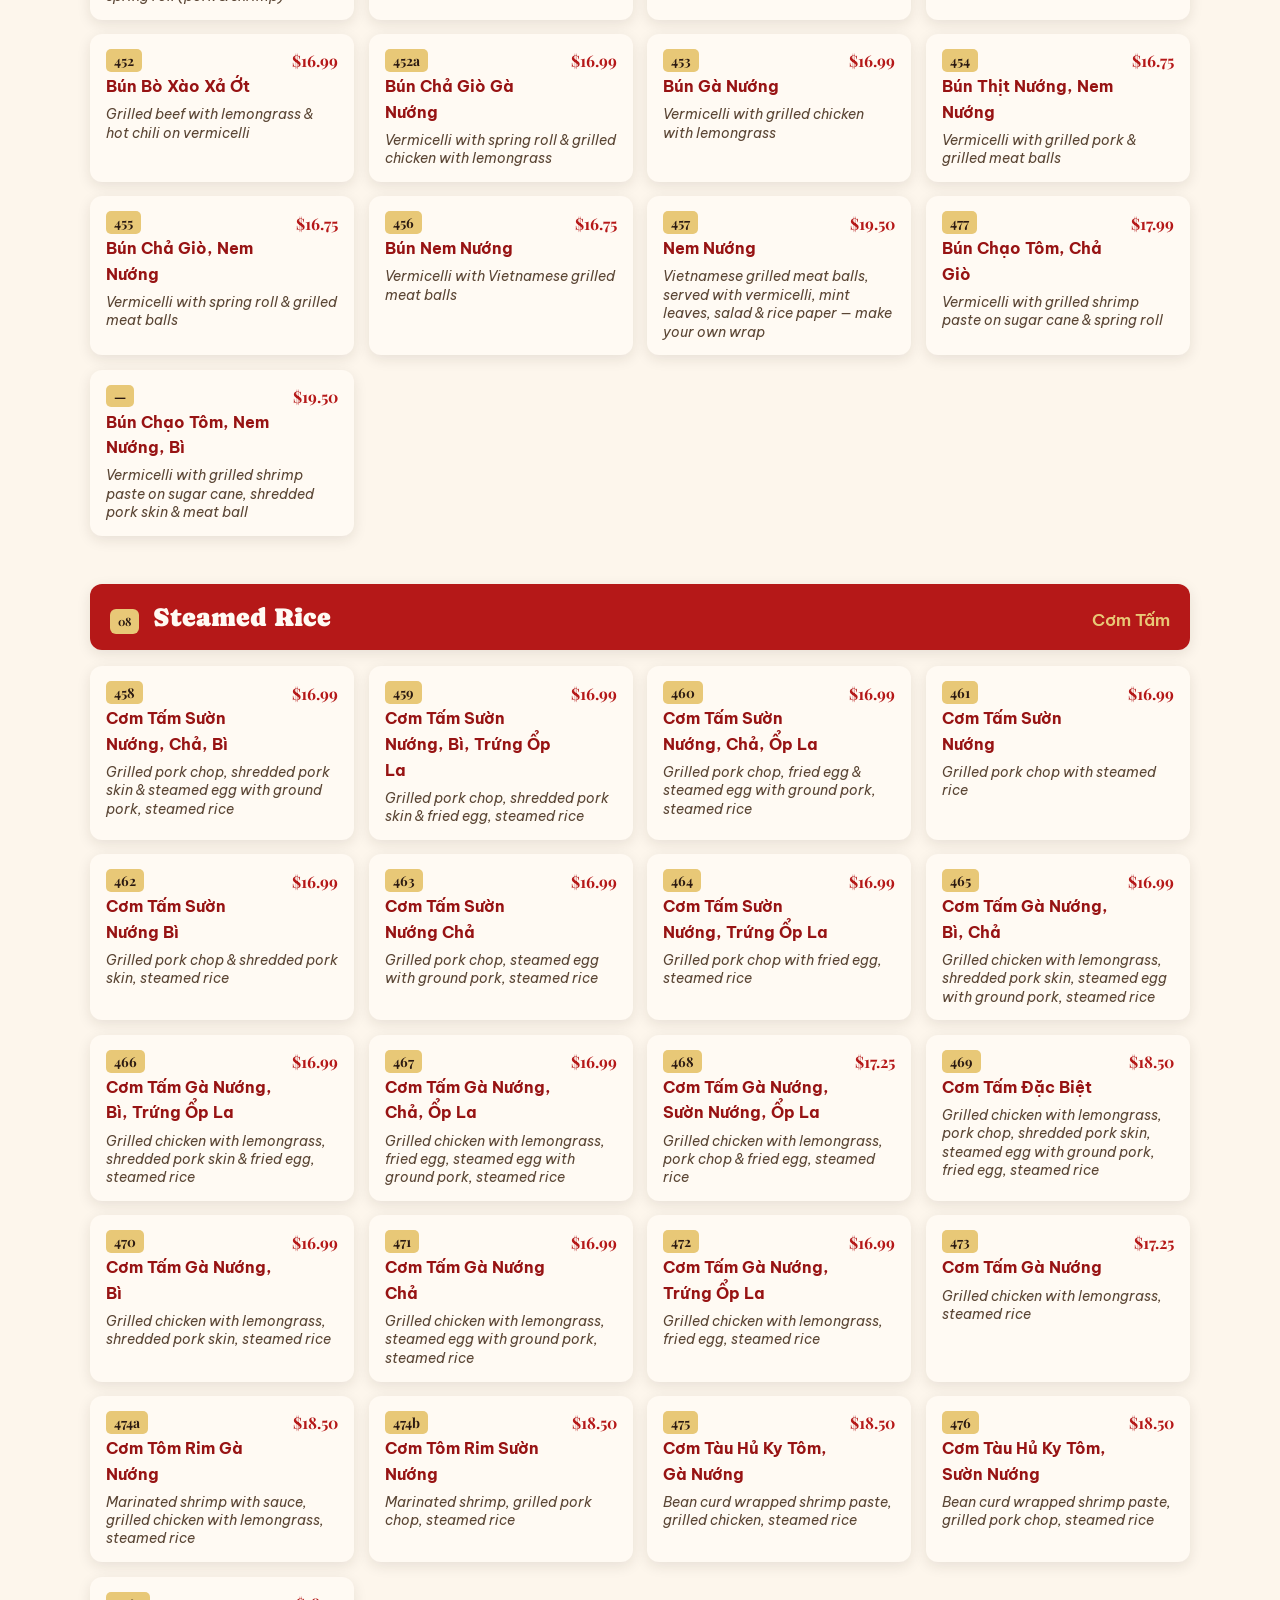
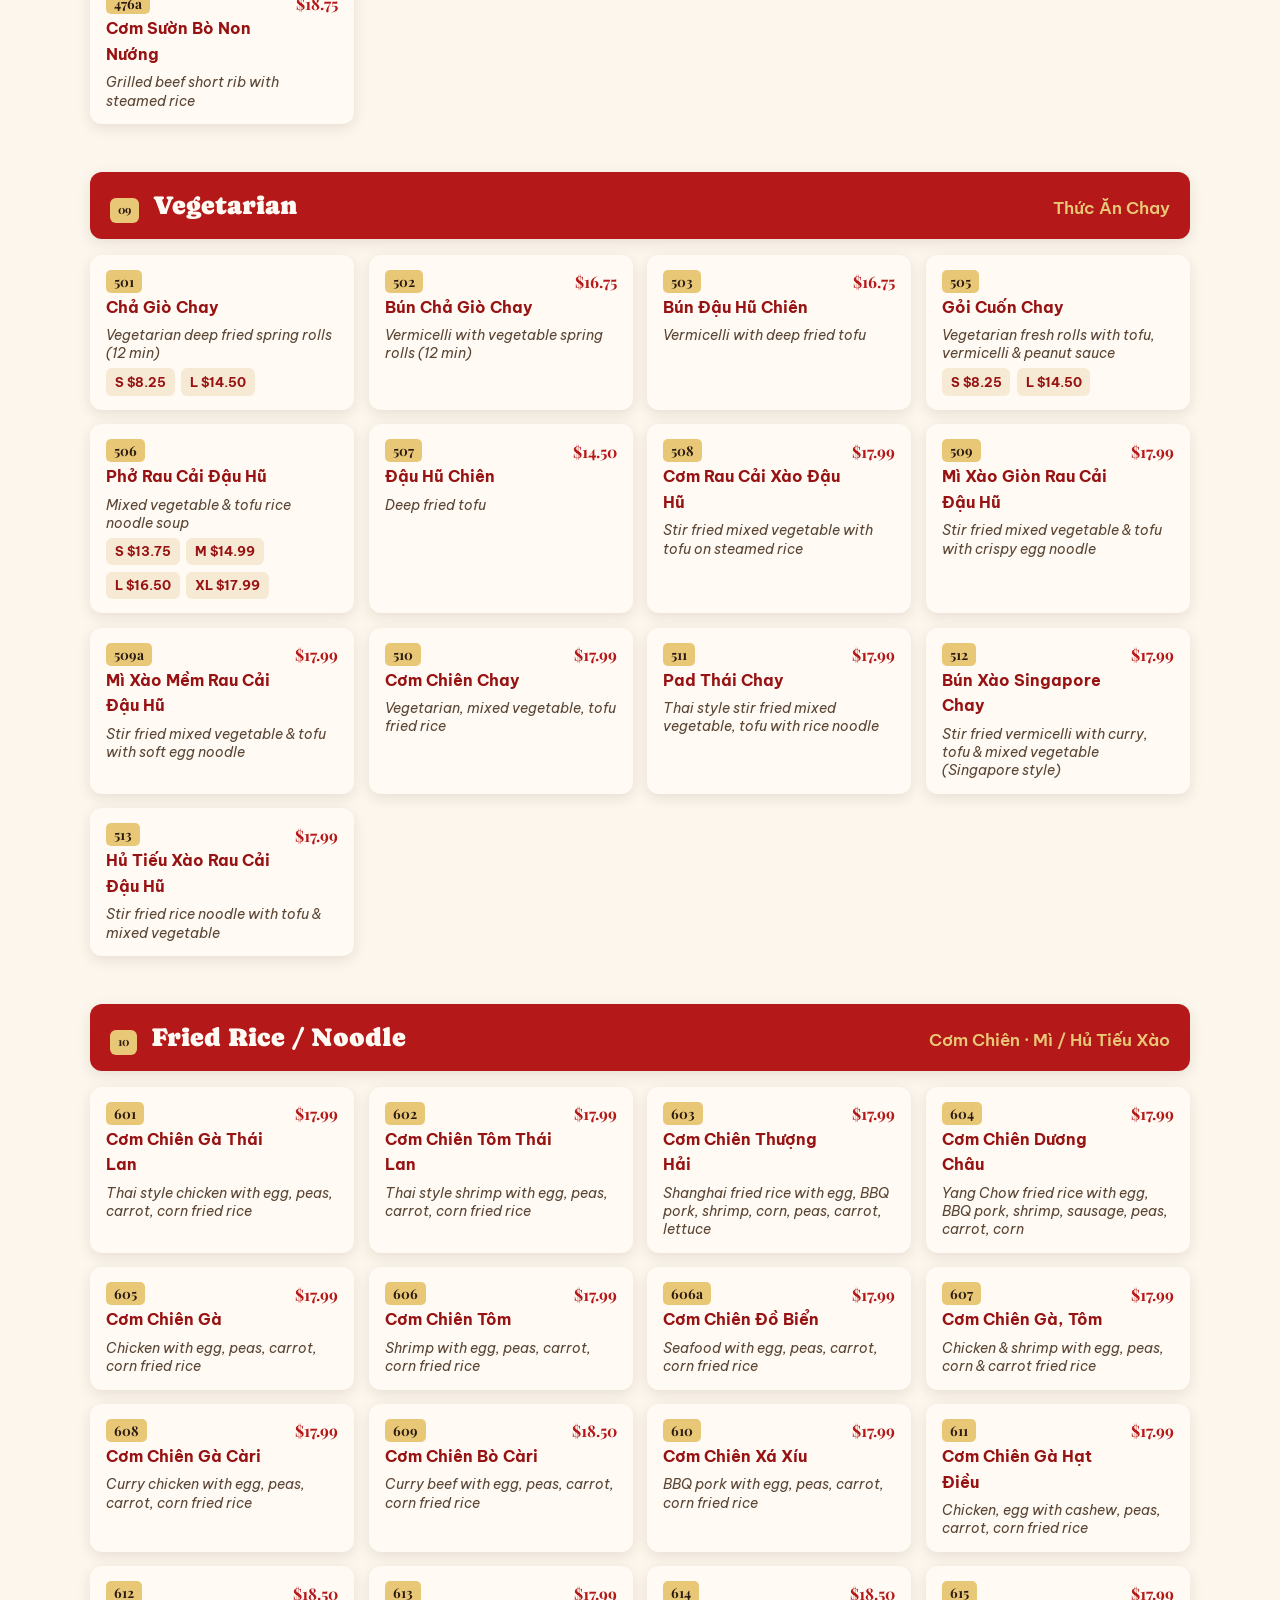
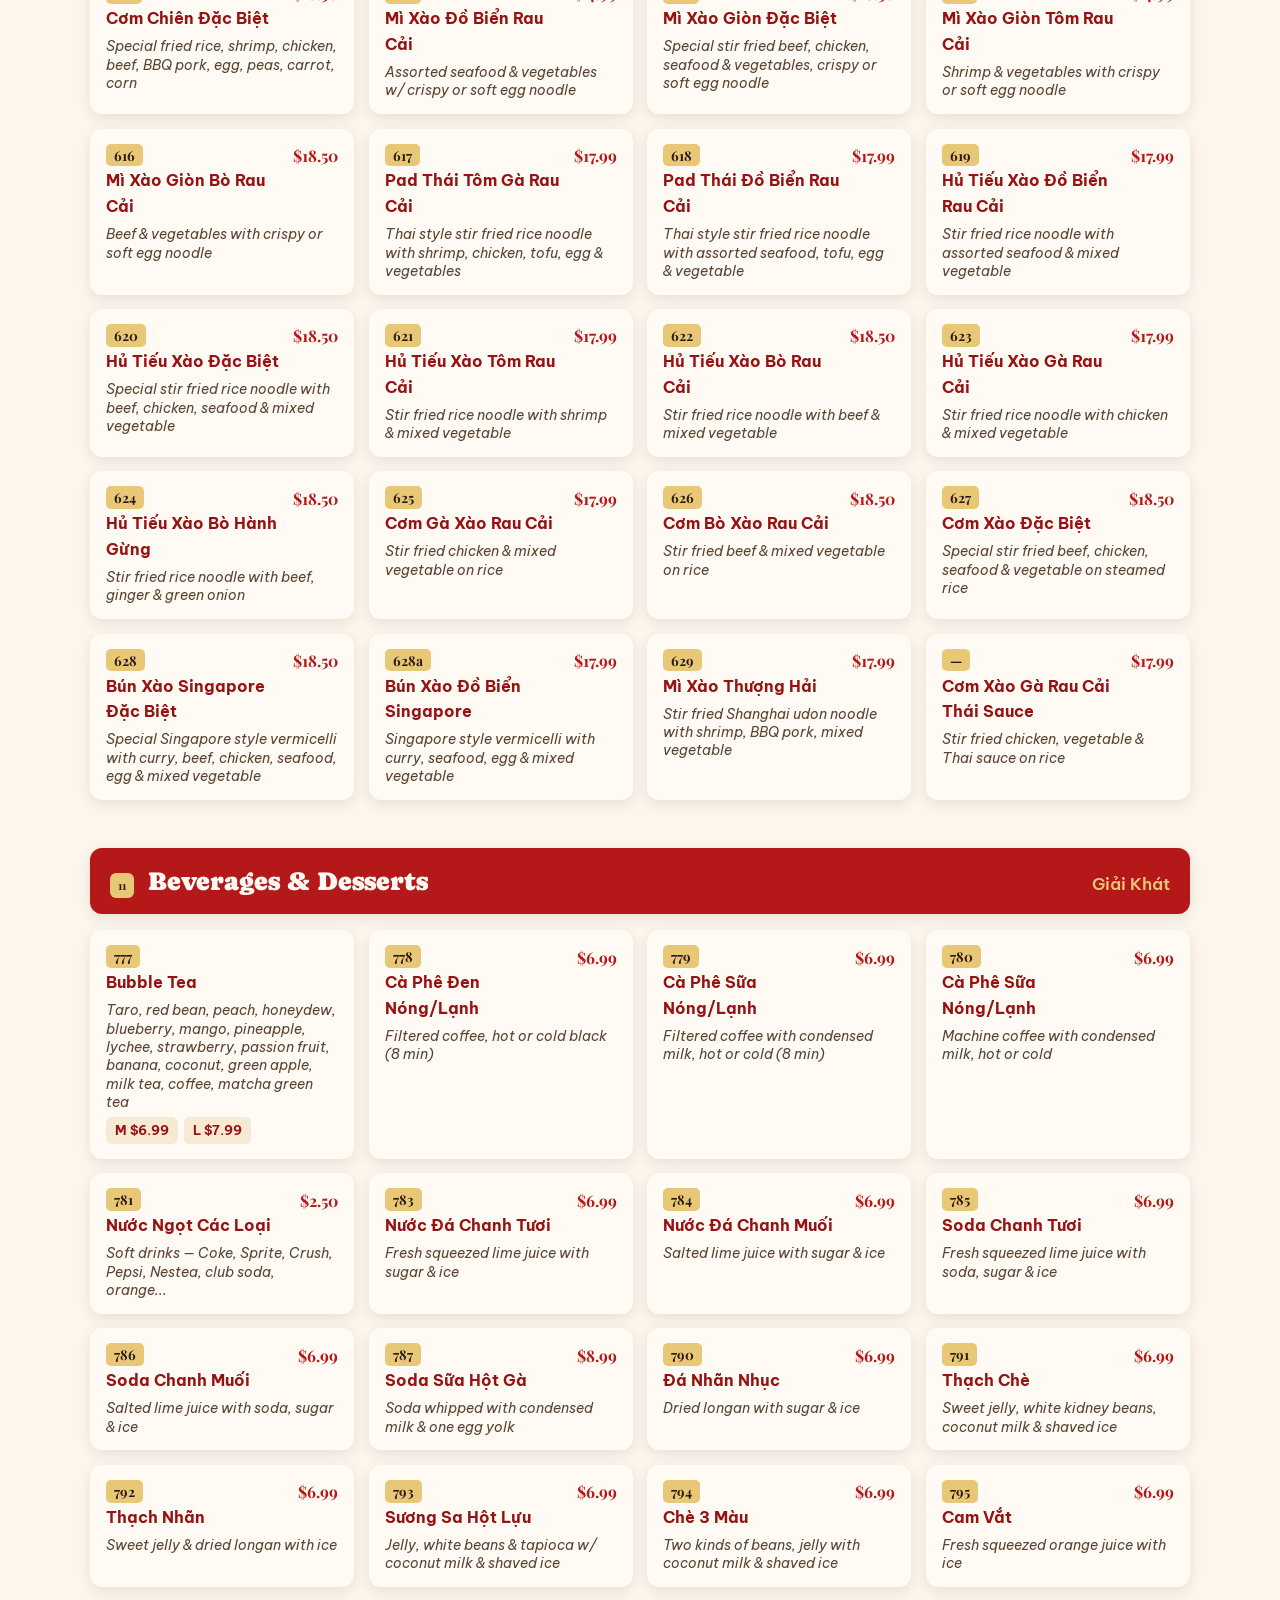
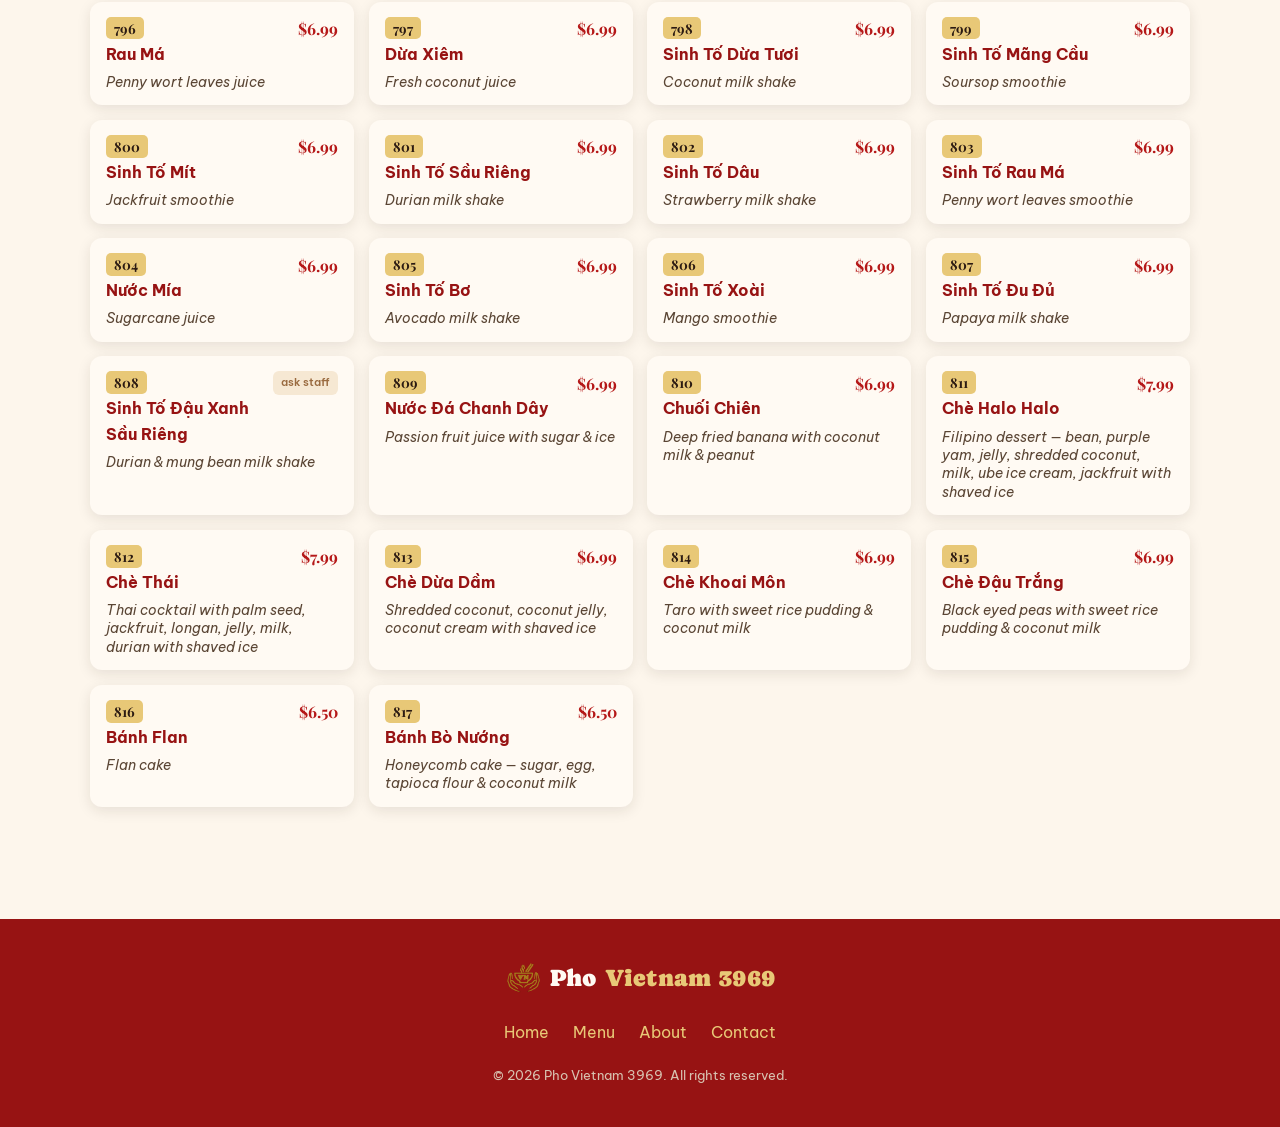
==== commit aaf64739: "improvements" ====
--- a/menu.html
+++ b/menu.html
@@ -8,17 +8,19 @@
   <link rel="stylesheet" href="css/styles.css" />
   <link rel="preconnect" href="https://fonts.googleapis.com" />
   <link href="https://fonts.googleapis.com/css2?family=Caprasimo&family=Playfair+Display:wght@600;700;800&family=Be+Vietnam+Pro:wght@400;500;600;700&display=swap" rel="stylesheet" />
+  <link rel="icon" href="assets/images/favicon.ico" sizes="any" />
 </head>
 <body>
   <header class="site-header">
     <nav class="nav-wrap">
-      <a href="index.html" class="logo">Pho <span>Vietnam 3969</span></a>
+      <a href="index.html" class="logo"><img src="assets/images/pvLogo_thickened_light.png" alt="" class="logo-mark" />Pho <span>Vietnam 3969</span></a>
       <button class="nav-toggle" aria-label="Toggle navigation" aria-expanded="false">
         <span></span><span></span><span></span>
       </button>
       <ul class="nav-links">
         <li><a href="index.html">Home</a></li>
         <li><a href="menu.html">Menu</a></li>
+        <li><a href="index.html#order">Order</a></li>
         <li><a href="index.html#about">About</a></li>
         <li><a href="index.html#contact">Contact</a></li>
       </ul>
@@ -29,6 +31,7 @@
     <h1>Our Menu</h1>
     <div class="divider"></div>
     <p class="menu-note">Please notify staff of any dietary restrictions, allergies, or special requests.</p>
+    <a href="index.html#order" class="btn btn-outline">Order Takeout &amp; Delivery</a>
   </section>
 
   <div class="menu-controls">
@@ -46,7 +49,7 @@
   </section>
 
   <footer class="site-footer">
-    <div class="logo">Pho <span>Vietnam 3969</span></div>
+    <div class="logo"><img src="assets/images/pvLogo_thickened_light.png" alt="" class="logo-mark" />Pho <span>Vietnam 3969</span></div>
     <ul class="footer-links">
       <li><a href="index.html">Home</a></li>
       <li><a href="menu.html">Menu</a></li>
--- a/css/styles.css
+++ b/css/styles.css
@@ -1,6 +1,6 @@
 :root {
-  --color-primary: #8b1e1e;
-  --color-primary-dark: #6b1616;
+  --color-primary: #b51818;
+  --color-primary-dark: #971313;
   --color-accent: #d4a534;
   --color-accent-light: #e8c877;
   --color-bg: #fdf6ec;
@@ -61,6 +61,8 @@
 }
 
 .section-title {
+  font-family: var(--font-display);
+  font-weight: 400;
   text-align: center;
   font-size: 2.2rem;
   margin-bottom: 0.4rem;
@@ -101,12 +103,20 @@
 }
 
 .logo {
+  display: inline-flex;
+  align-items: center;
+  gap: 0.5rem;
   font-family: var(--font-display);
   font-size: 1.5rem;
   font-weight: 400;
   color: var(--color-white);
   text-decoration: none;
   letter-spacing: 0.3px;
+}
+
+.logo-mark {
+  height: 2.3rem;
+  width: auto;
 }
 
 .logo span {
@@ -215,7 +225,7 @@
   text-align: center;
   color: var(--color-white);
   background: linear-gradient(rgba(43, 20, 14, 0.62), rgba(43, 20, 14, 0.62)),
-    url("../assets/images/hero.svg") center/cover no-repeat;
+    url("../assets/images/img1.jpg") center/cover no-repeat;
   padding: 2rem 1.5rem;
 }
 
@@ -239,11 +249,17 @@
   border-radius: 999px;
   box-shadow: none;
   padding: 0.85rem 2rem;
-  margin: 0;
+  margin: 0 0 1.2rem;
   font-family: var(--font-body);
   font-size: 1rem;
   font-weight: 600;
   color: var(--color-text);
+}
+
+.menu-hero .btn {
+  display: block;
+  width: fit-content;
+  margin: 0 auto;
 }
 
 .hero-content .tagline {
@@ -353,6 +369,9 @@
 }
 
 .about-grid img {
+  width: 100%;
+  height: 100%;
+  object-fit: cover;
   border-radius: var(--radius);
   box-shadow: var(--shadow-soft);
 }
@@ -483,7 +502,8 @@
 
 /* Menu page */
 .menu-hero {
-  background: var(--color-primary);
+  background: linear-gradient(rgba(43, 20, 14, 0.72), rgba(43, 20, 14, 0.72)),
+    url("../assets/images/food1.jpg") center/cover no-repeat;
   color: var(--color-white);
   text-align: center;
   padding: 3.5rem 1.5rem;
@@ -590,8 +610,10 @@
 }
 
 .menu-band h2 {
-  color: var(--color-white);
-  font-size: clamp(1.1rem, 2.6vw, 1.4rem);
+  font-family: var(--font-display);
+  font-weight: 400;
+  color: var(--color-white);
+  font-size: clamp(1.2rem, 2.8vw, 1.6rem);
   margin: 0;
 }
 
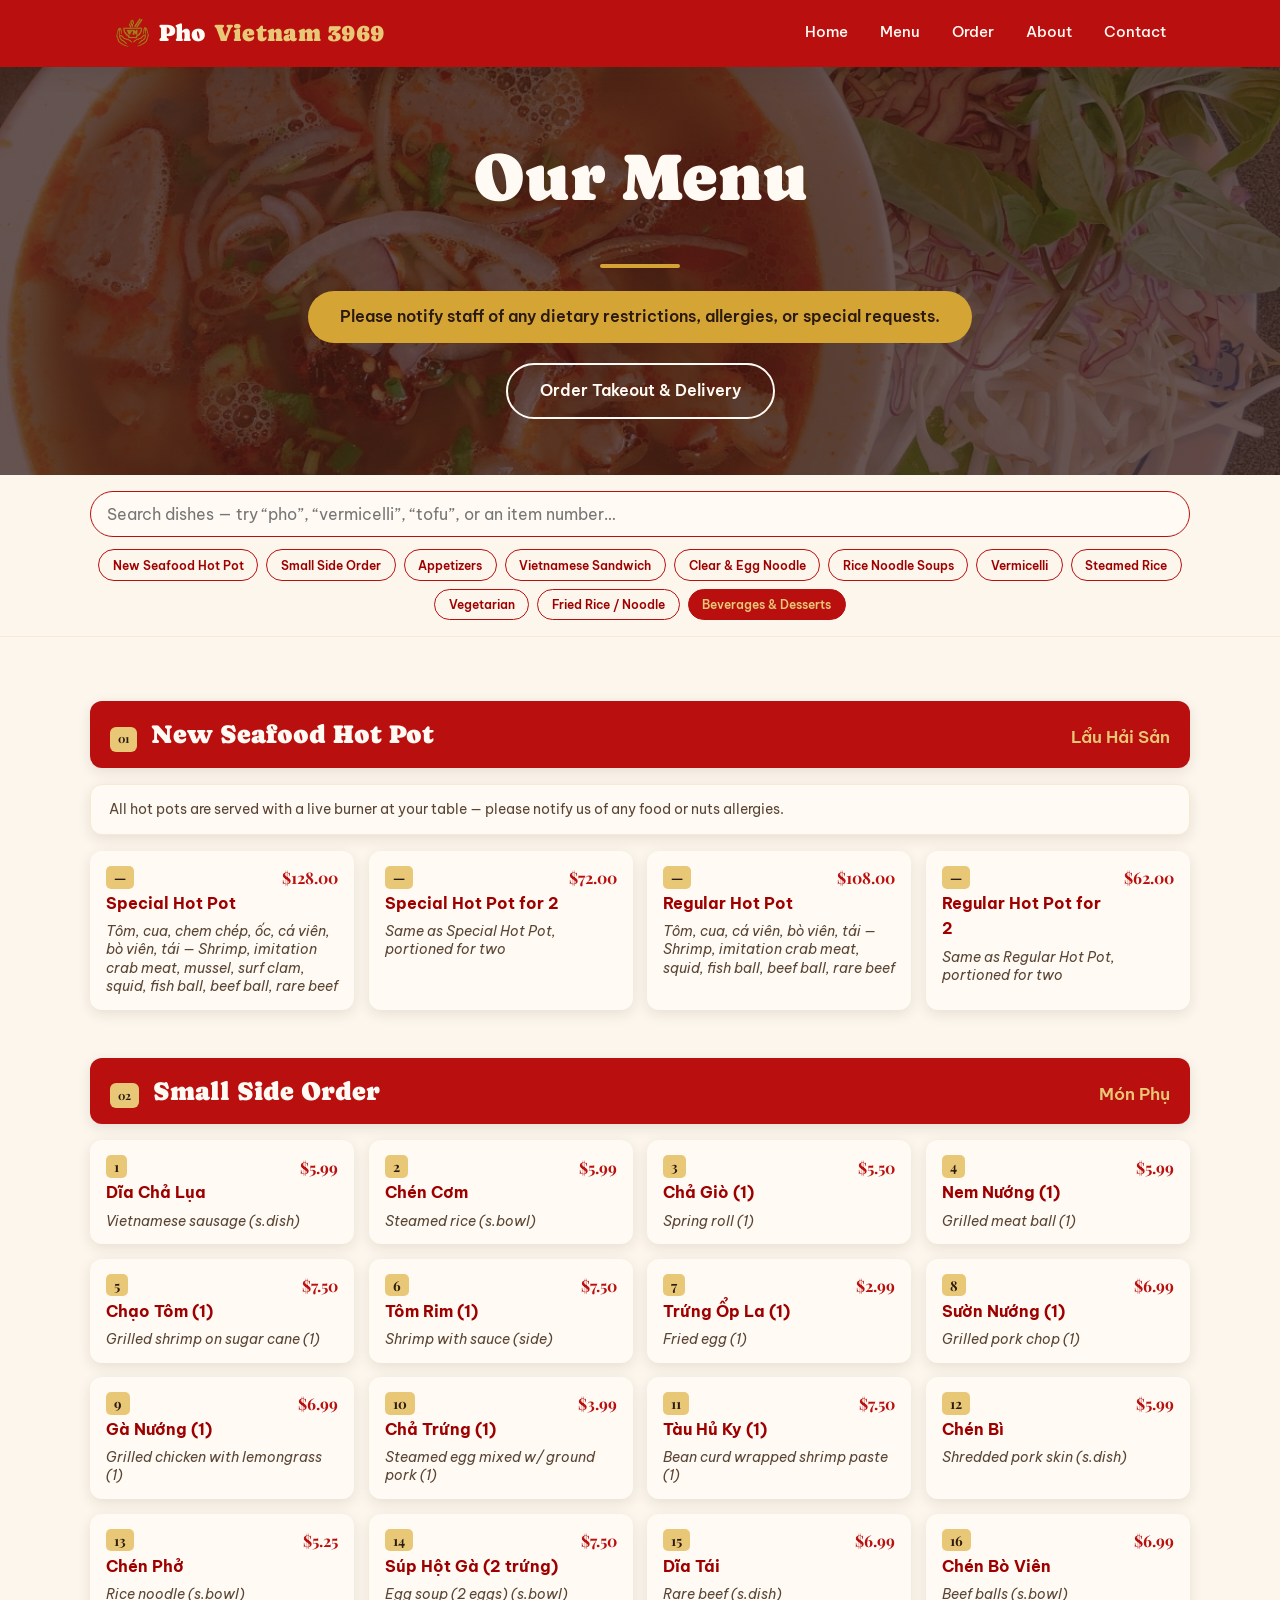
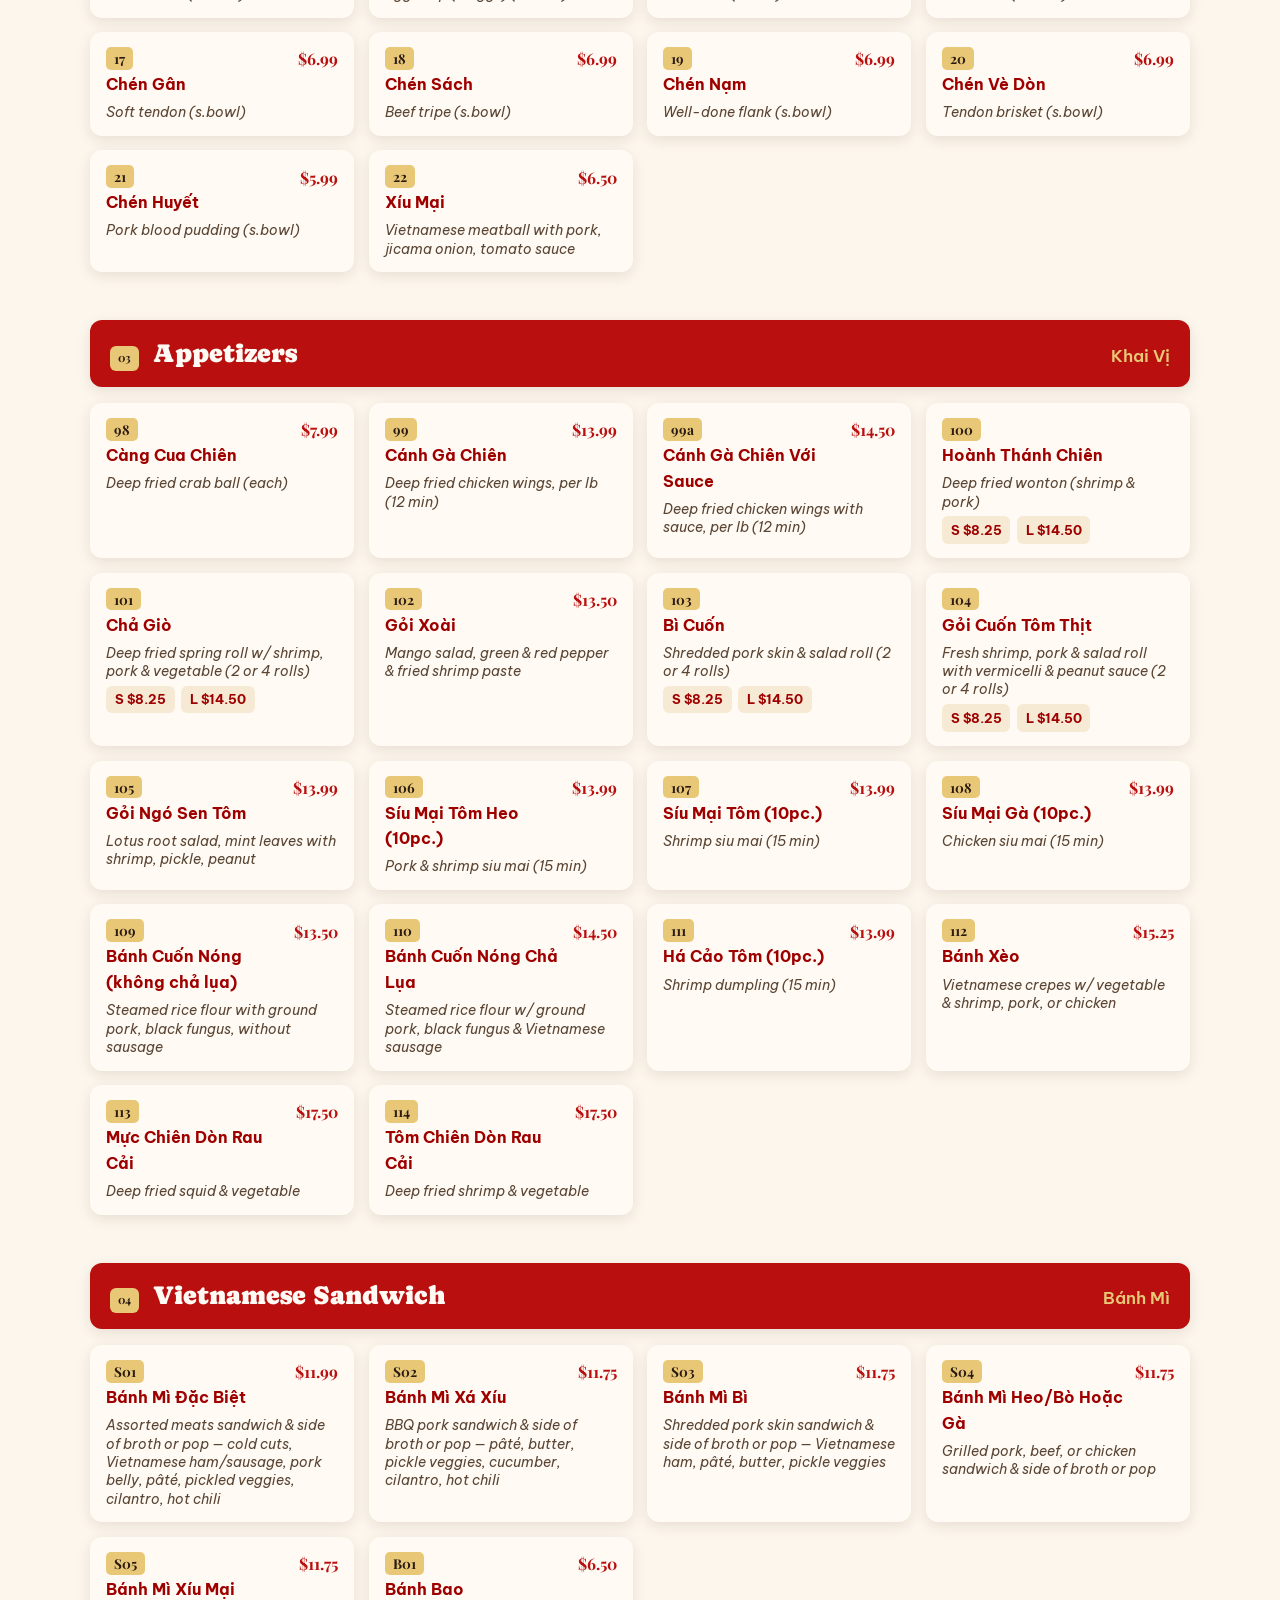
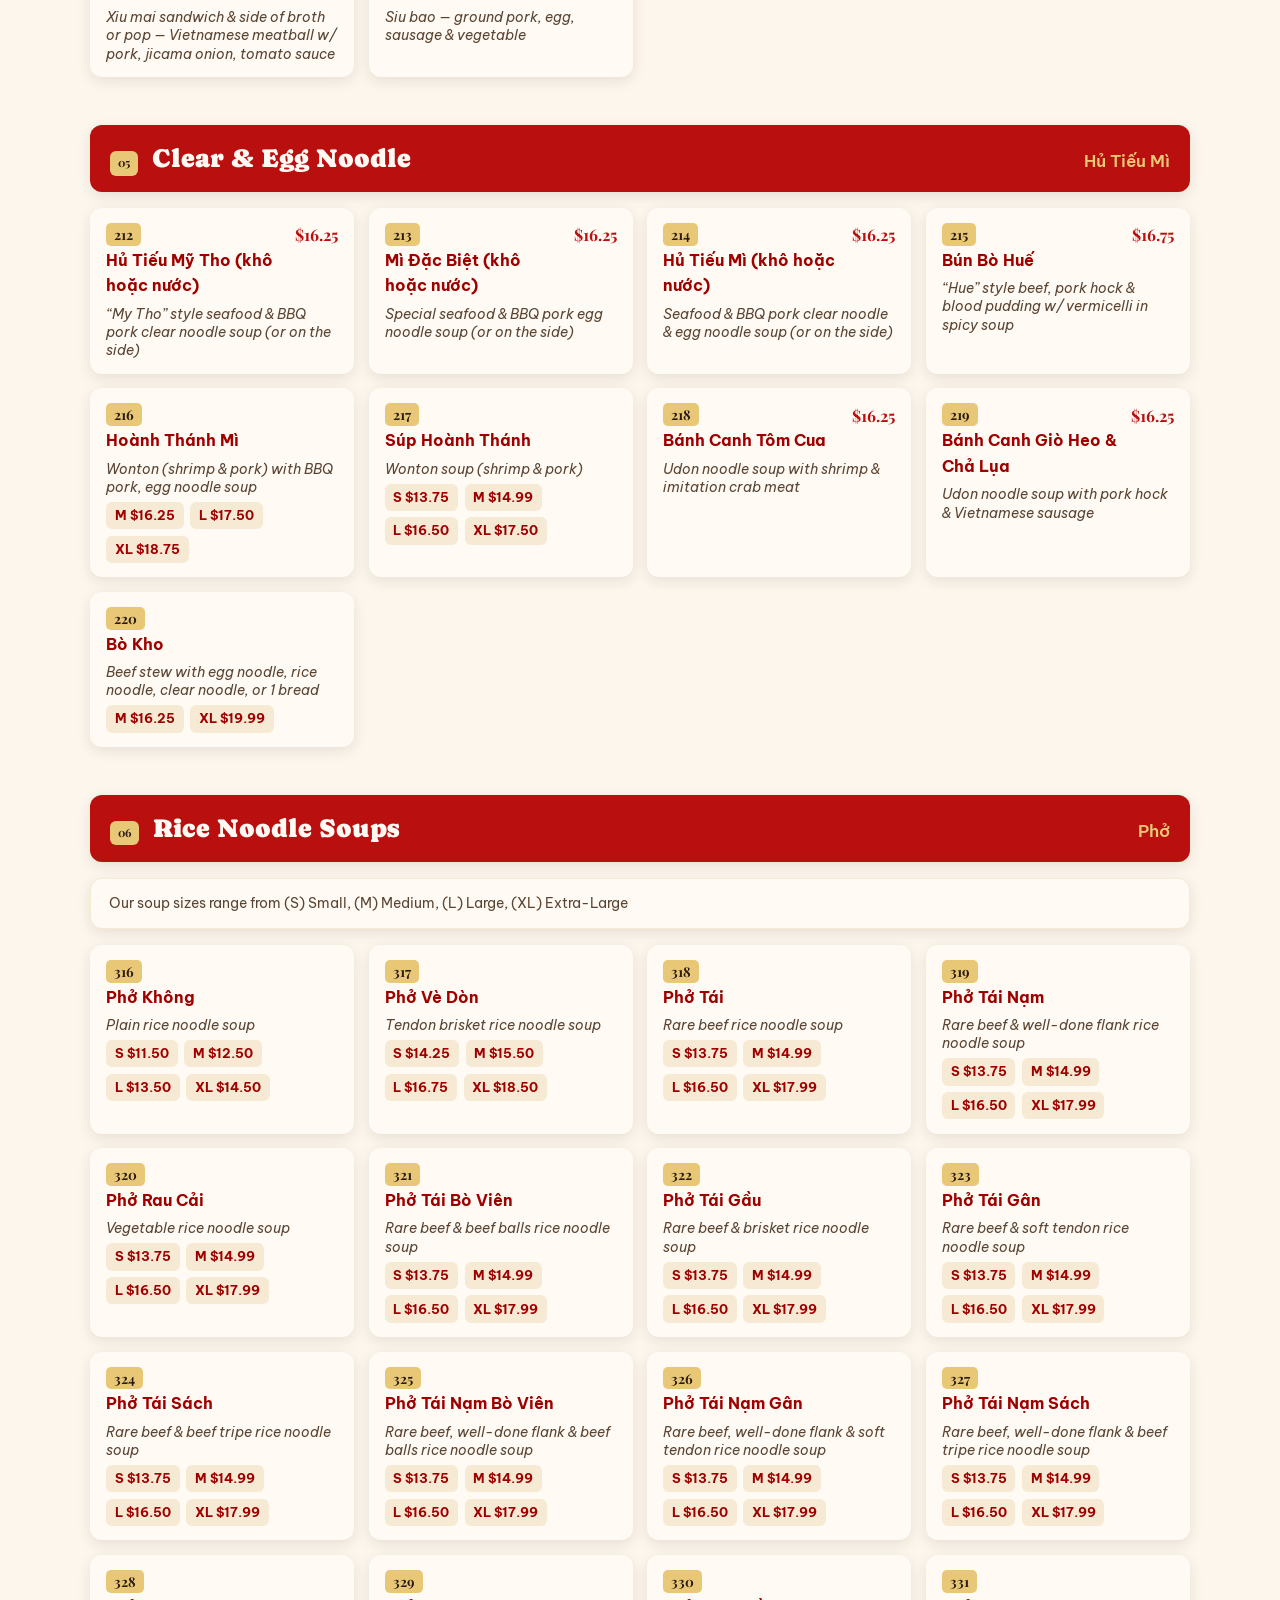
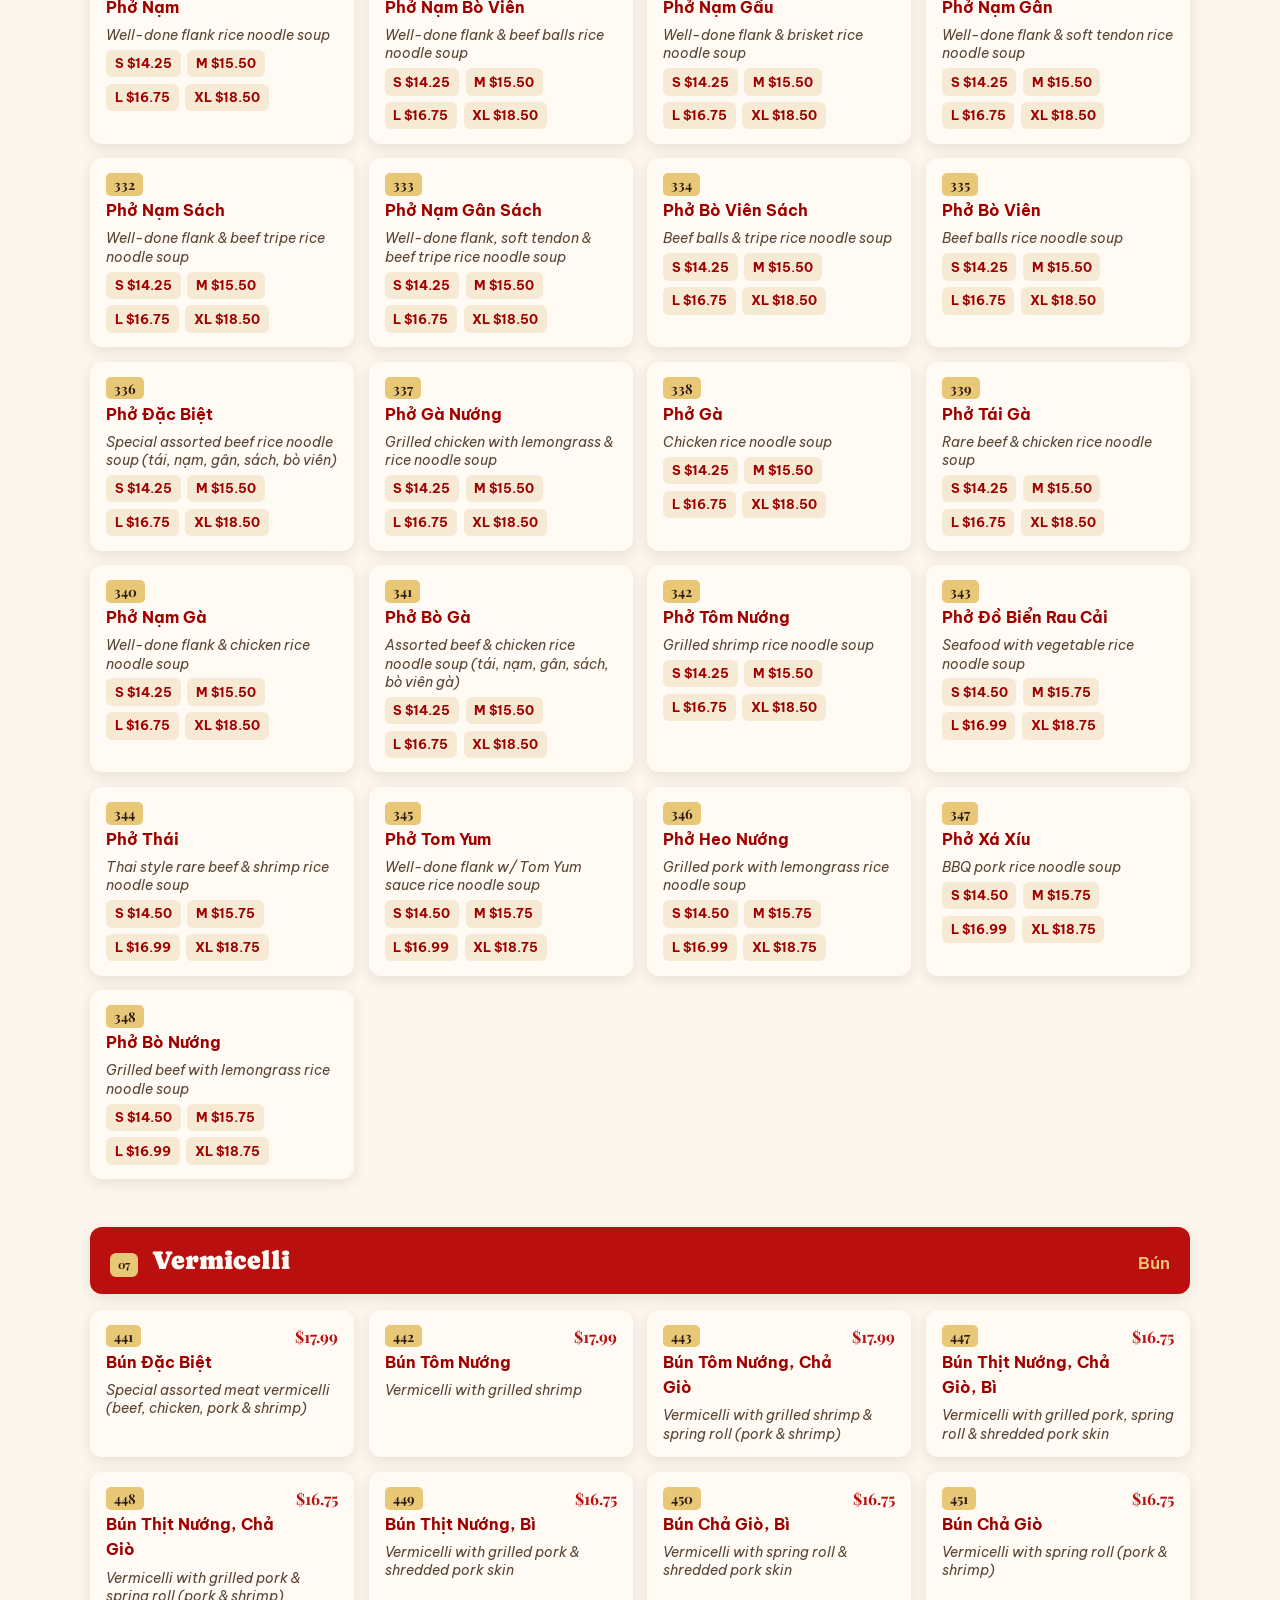
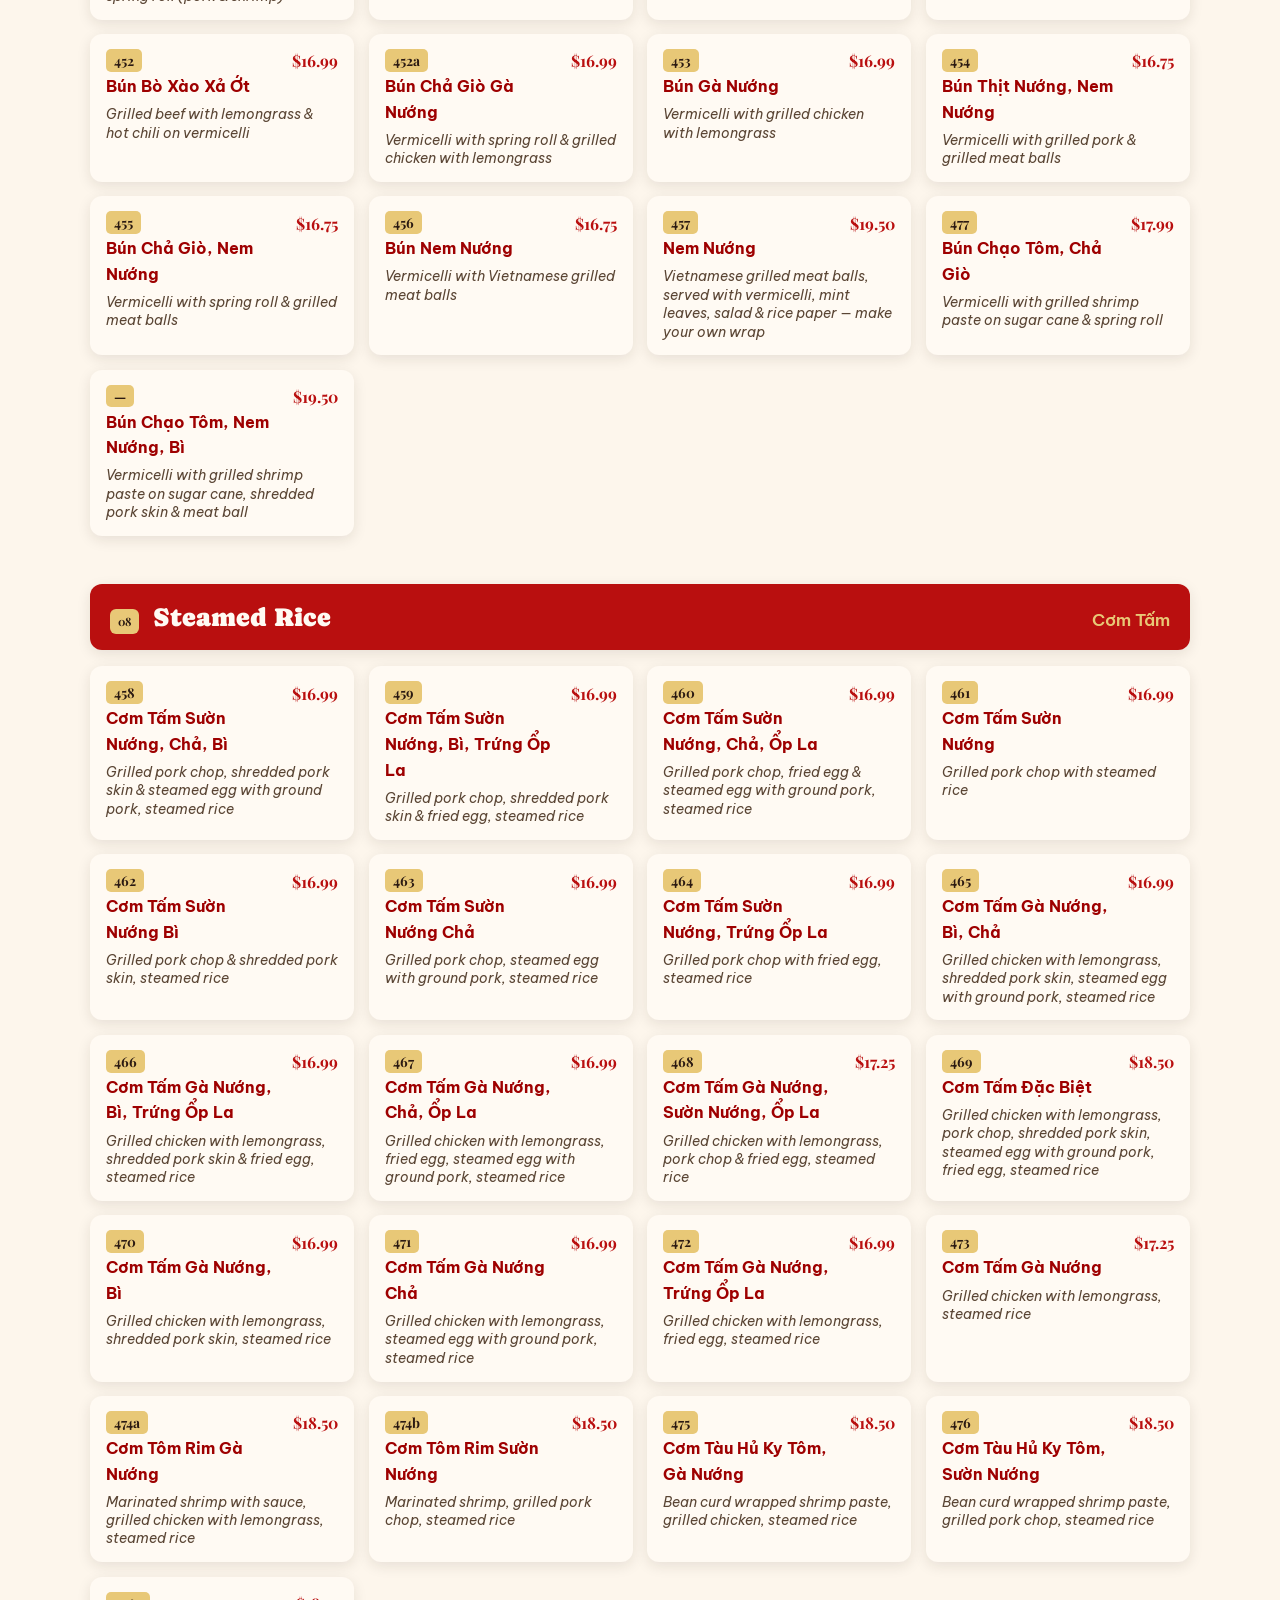
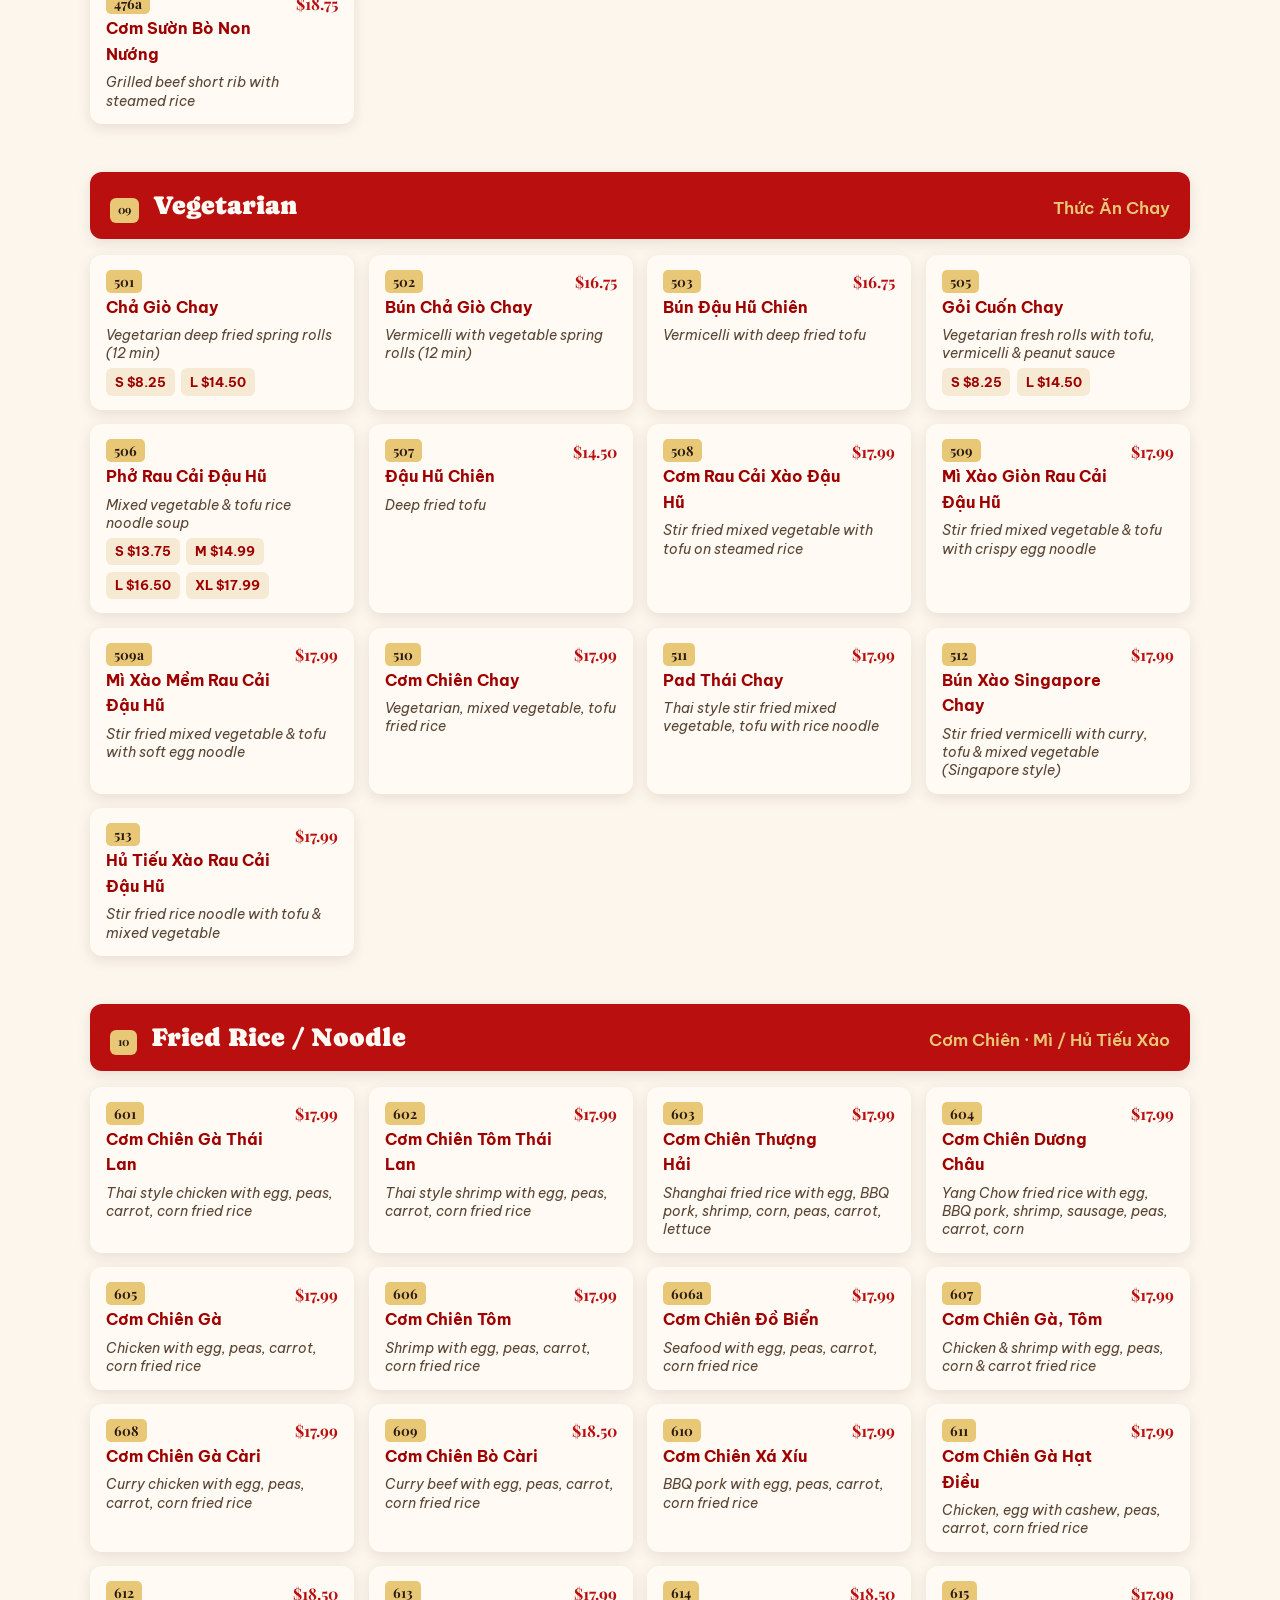
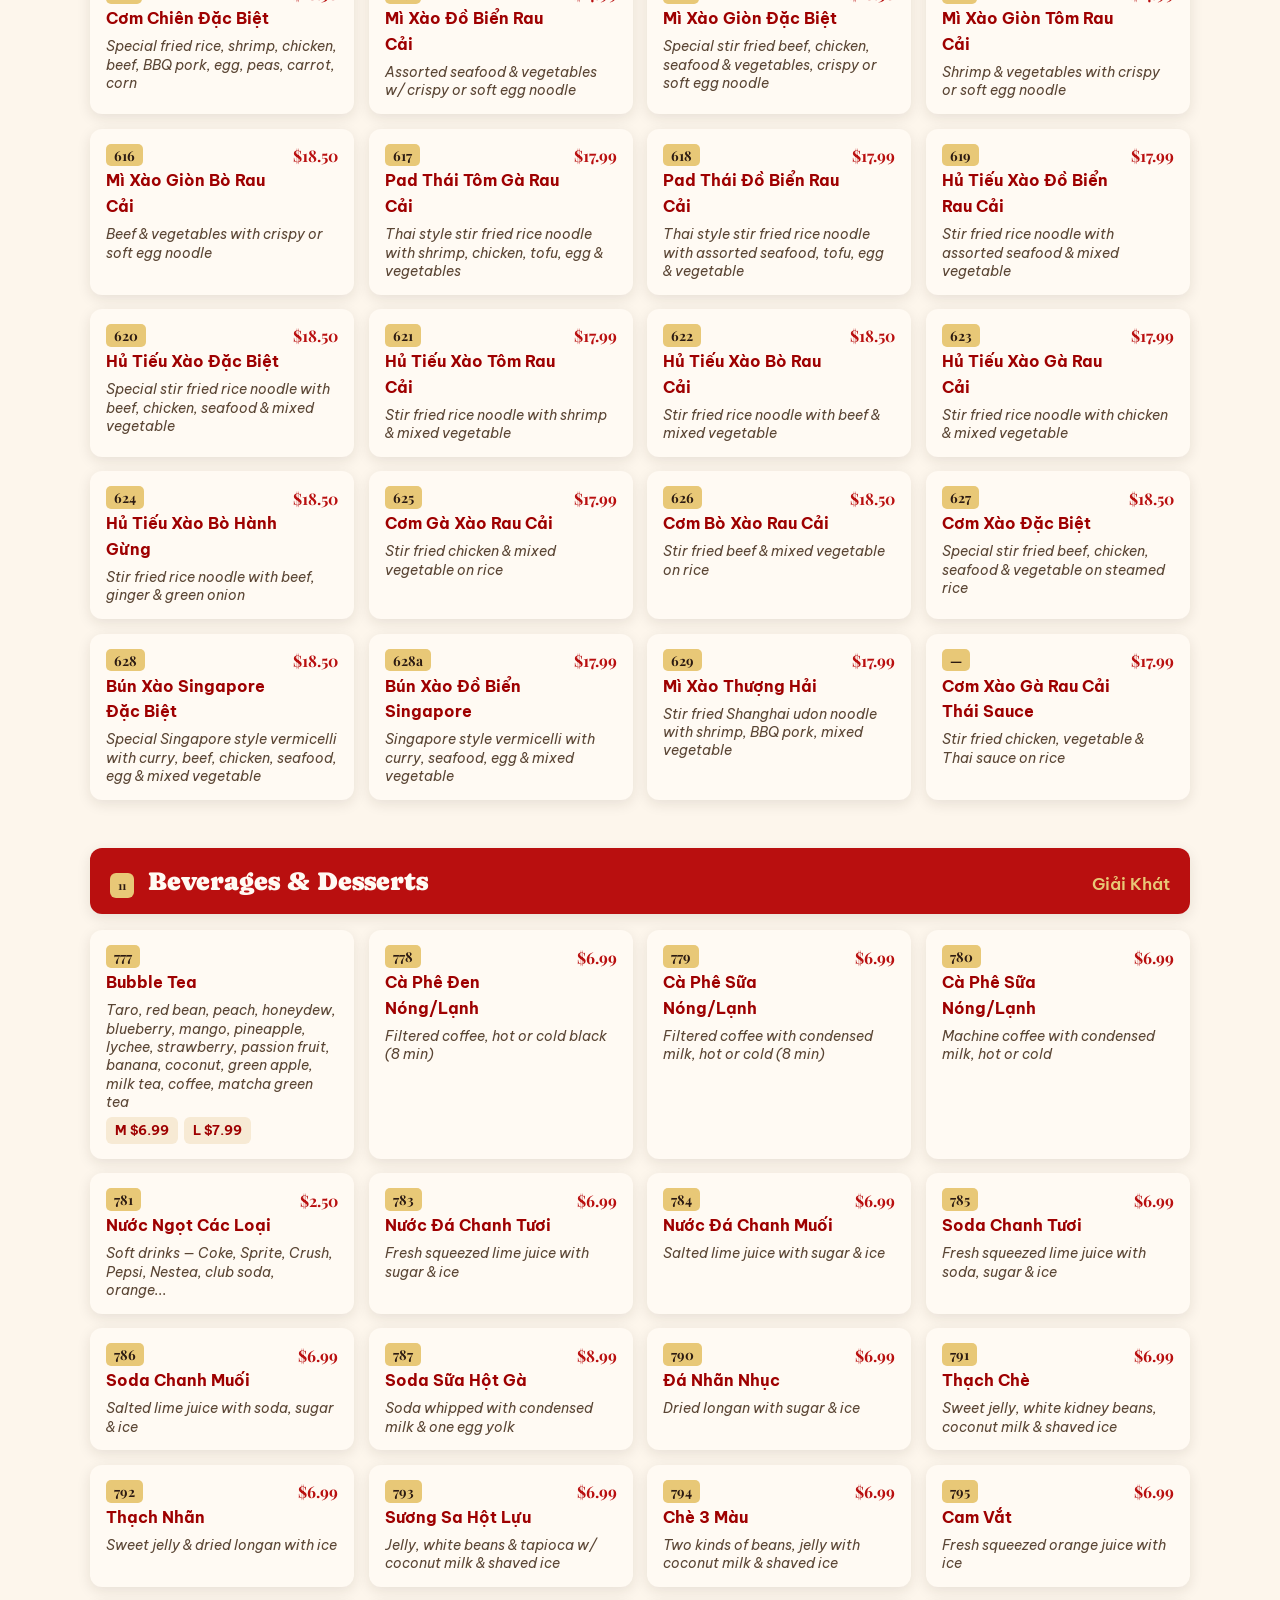
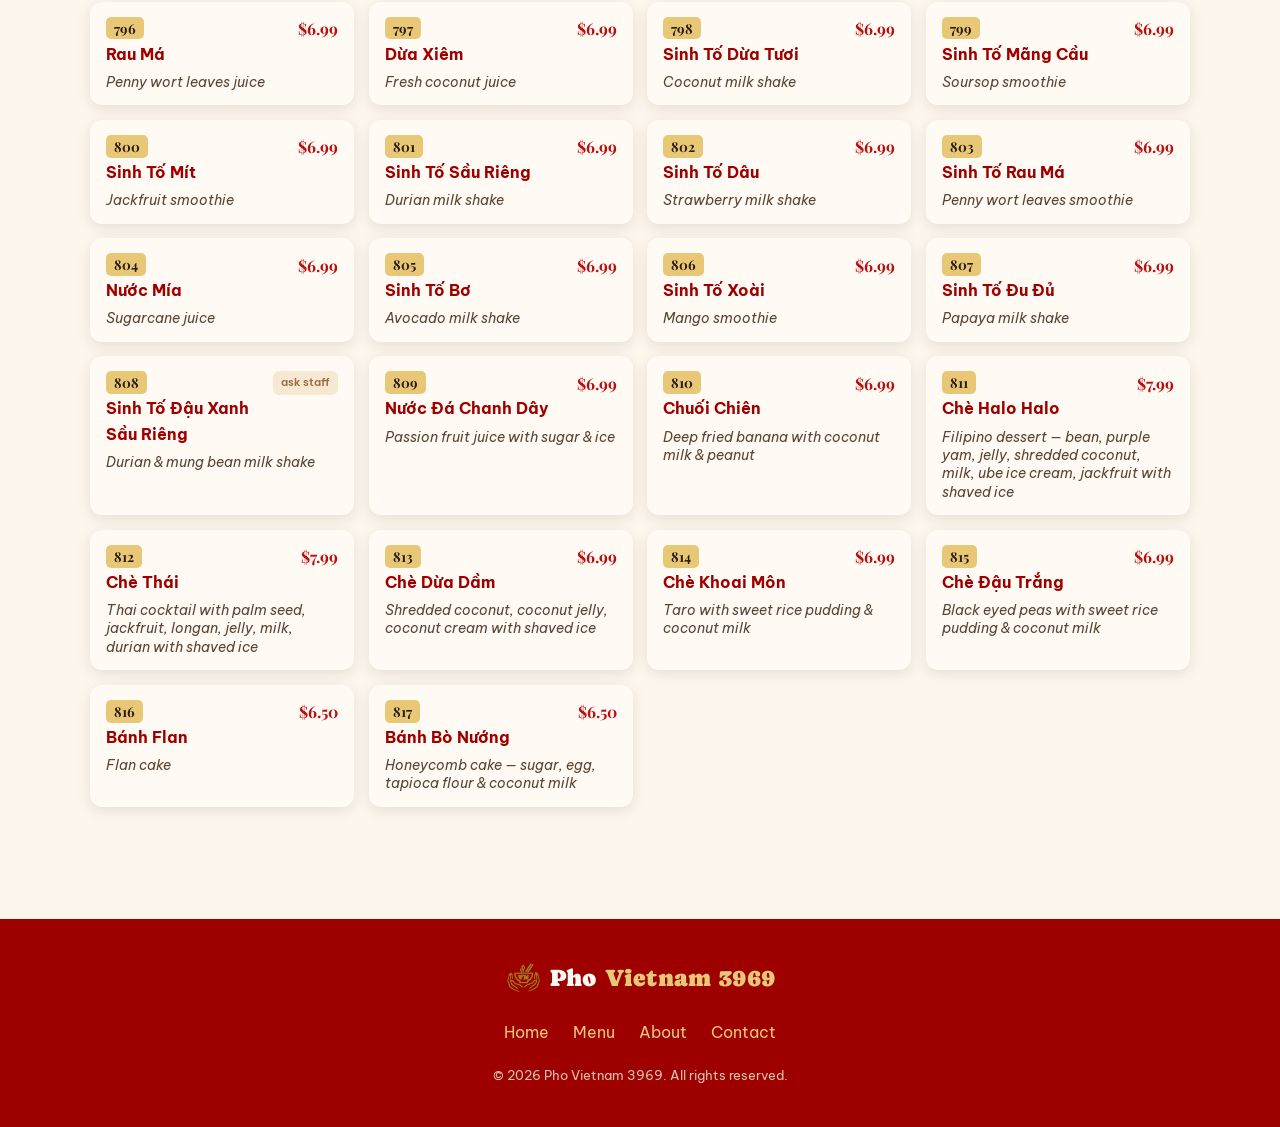
==== commit ab7b652a: "changed 300s note" ====
--- a/menu.html
+++ b/menu.html
@@ -149,7 +149,7 @@
       },
       {
         id: "pho", title: "Rice Noodle Soups", viet: "Phở", num: "06",
-        note: "Sizes: S · M · L · XL.",
+        note: "Our soup sizes range from (S) Small, (M) Medium, (L) Large, (XL) Extra-Large",
         items: [
           { code: "316", viet: "Phở Không", eng: "Plain rice noodle soup", sizes: { S: "11.50", M: "12.50", L: "13.50", XL: "14.50" } },
           { code: "317", viet: "Phở Vè Dòn", eng: "Tendon brisket rice noodle soup", sizes: { S: "14.25", M: "15.50", L: "16.75", XL: "18.50" } },
--- a/css/styles.css
+++ b/css/styles.css
@@ -1,6 +1,6 @@
 :root {
-  --color-primary: #b51818;
-  --color-primary-dark: #971313;
+  --color-primary: #b90f0f;
+  --color-primary-dark: #9e0000;
   --color-accent: #d4a534;
   --color-accent-light: #e8c877;
   --color-bg: #fdf6ec;
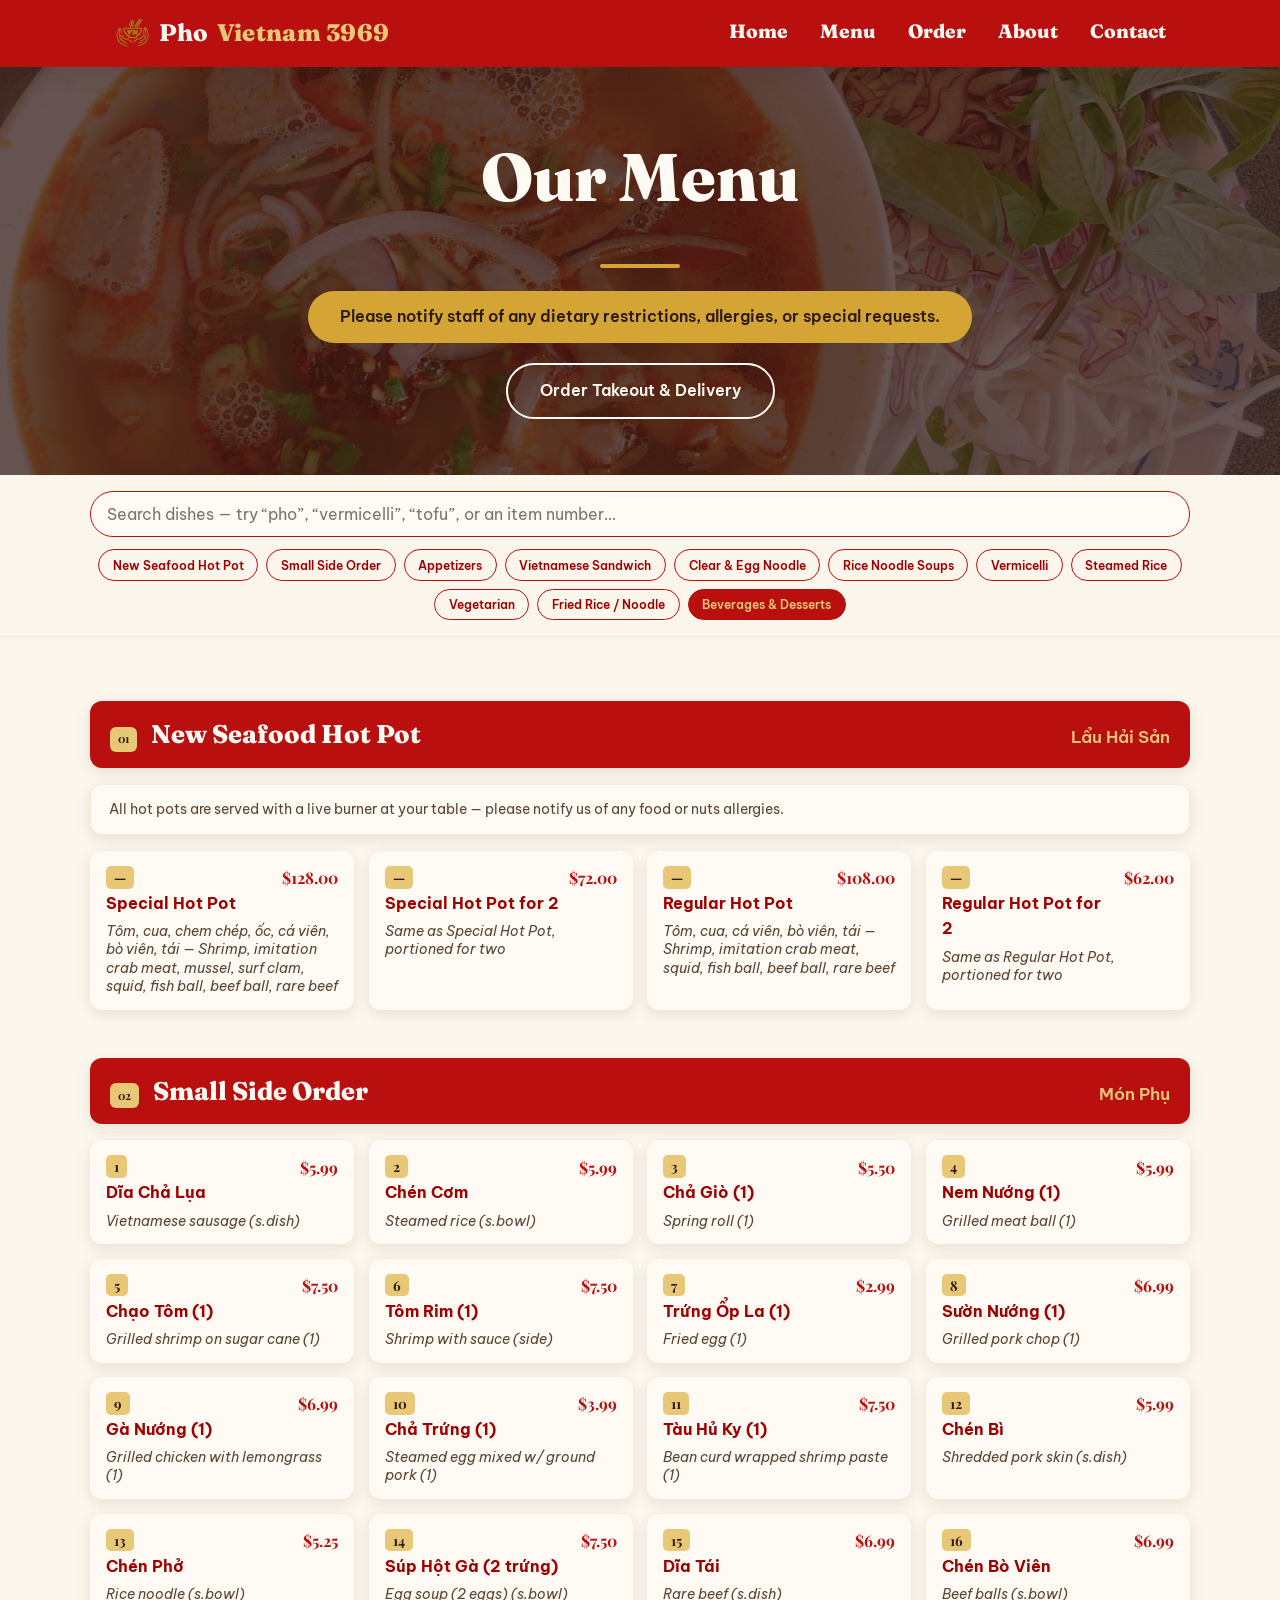
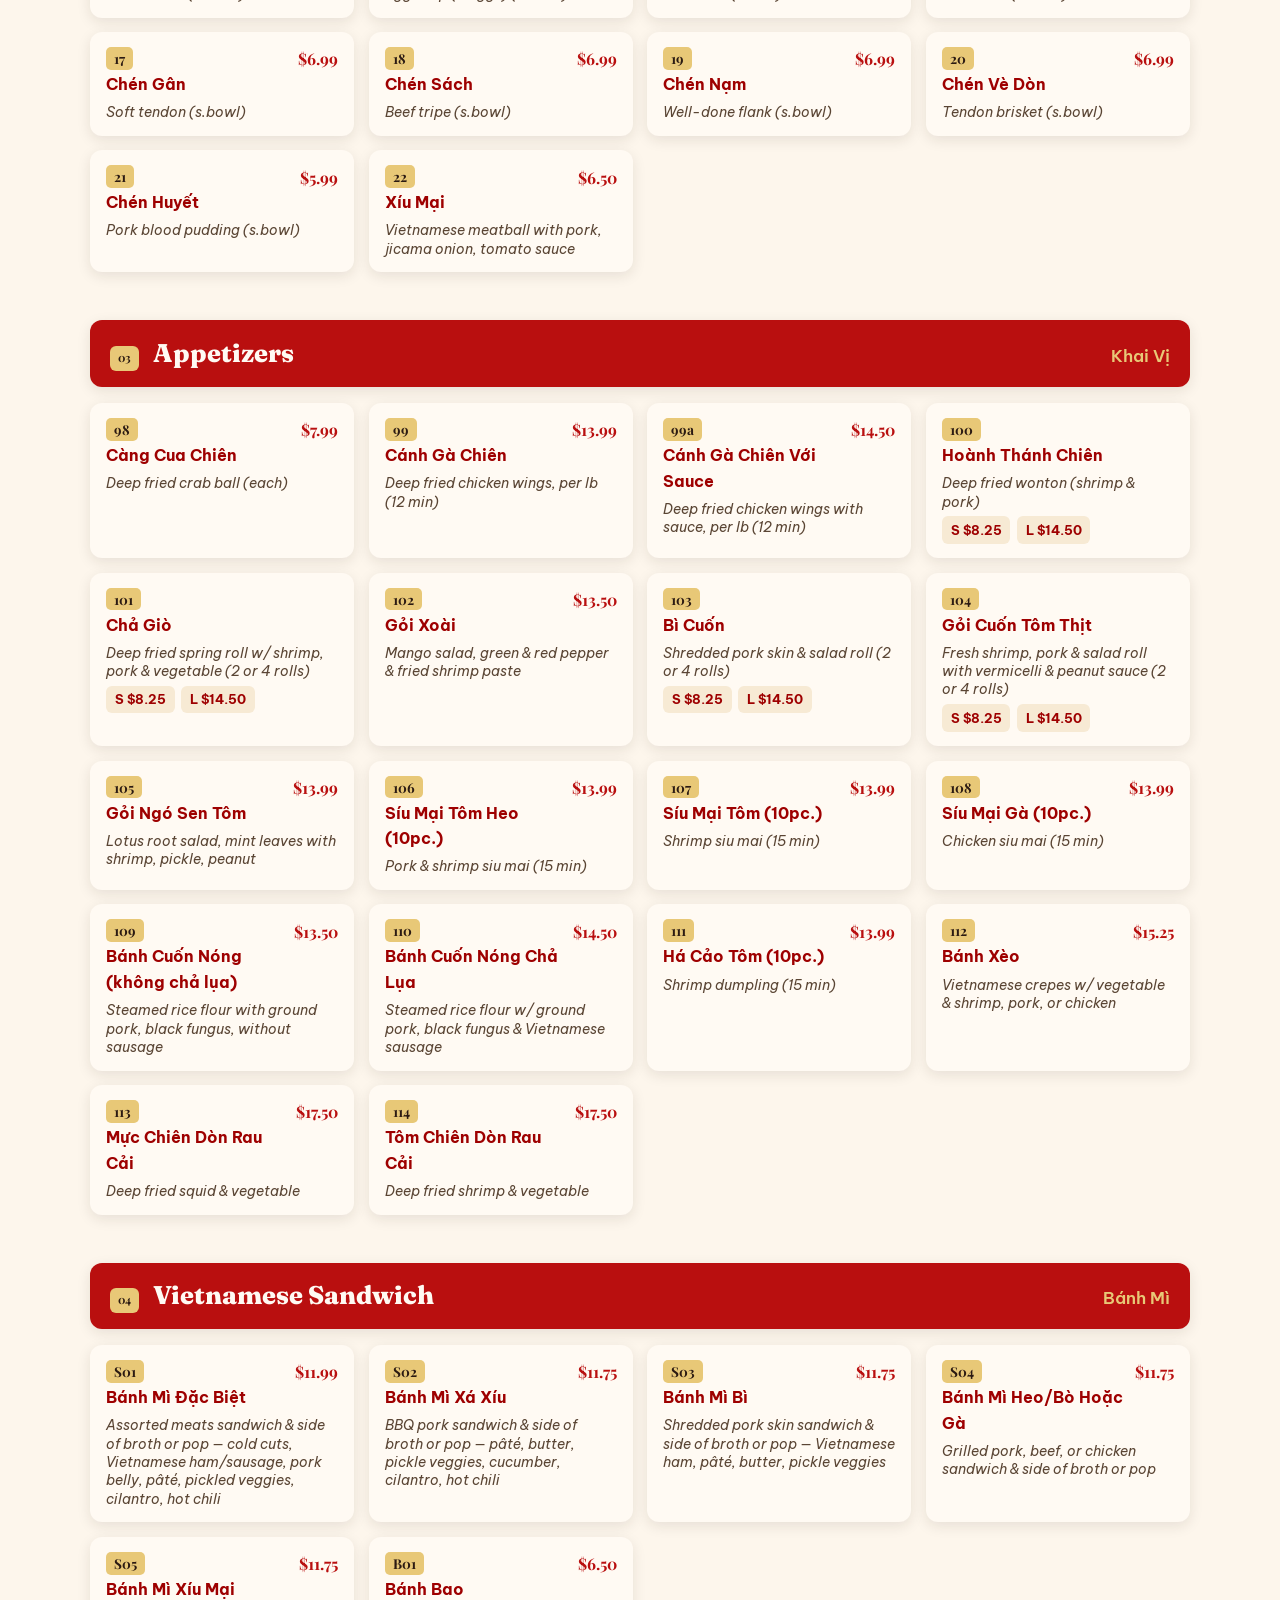
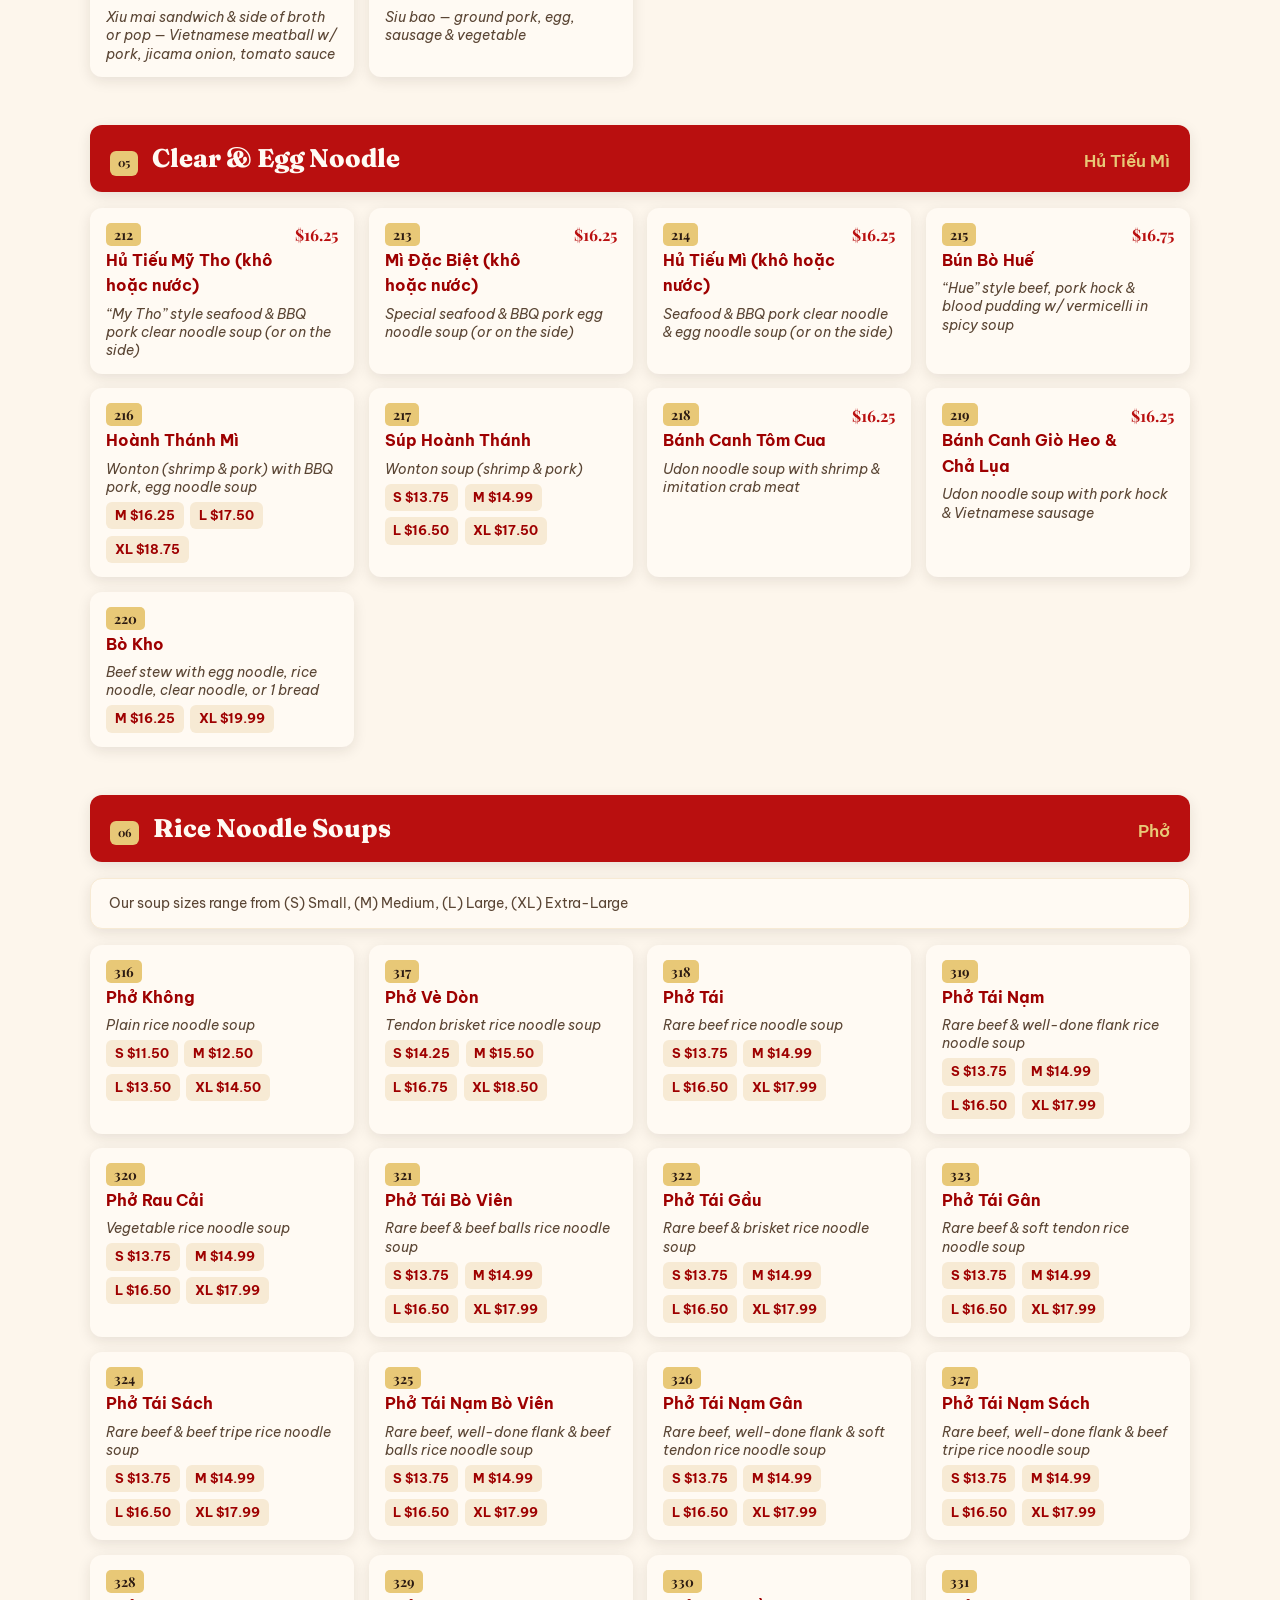
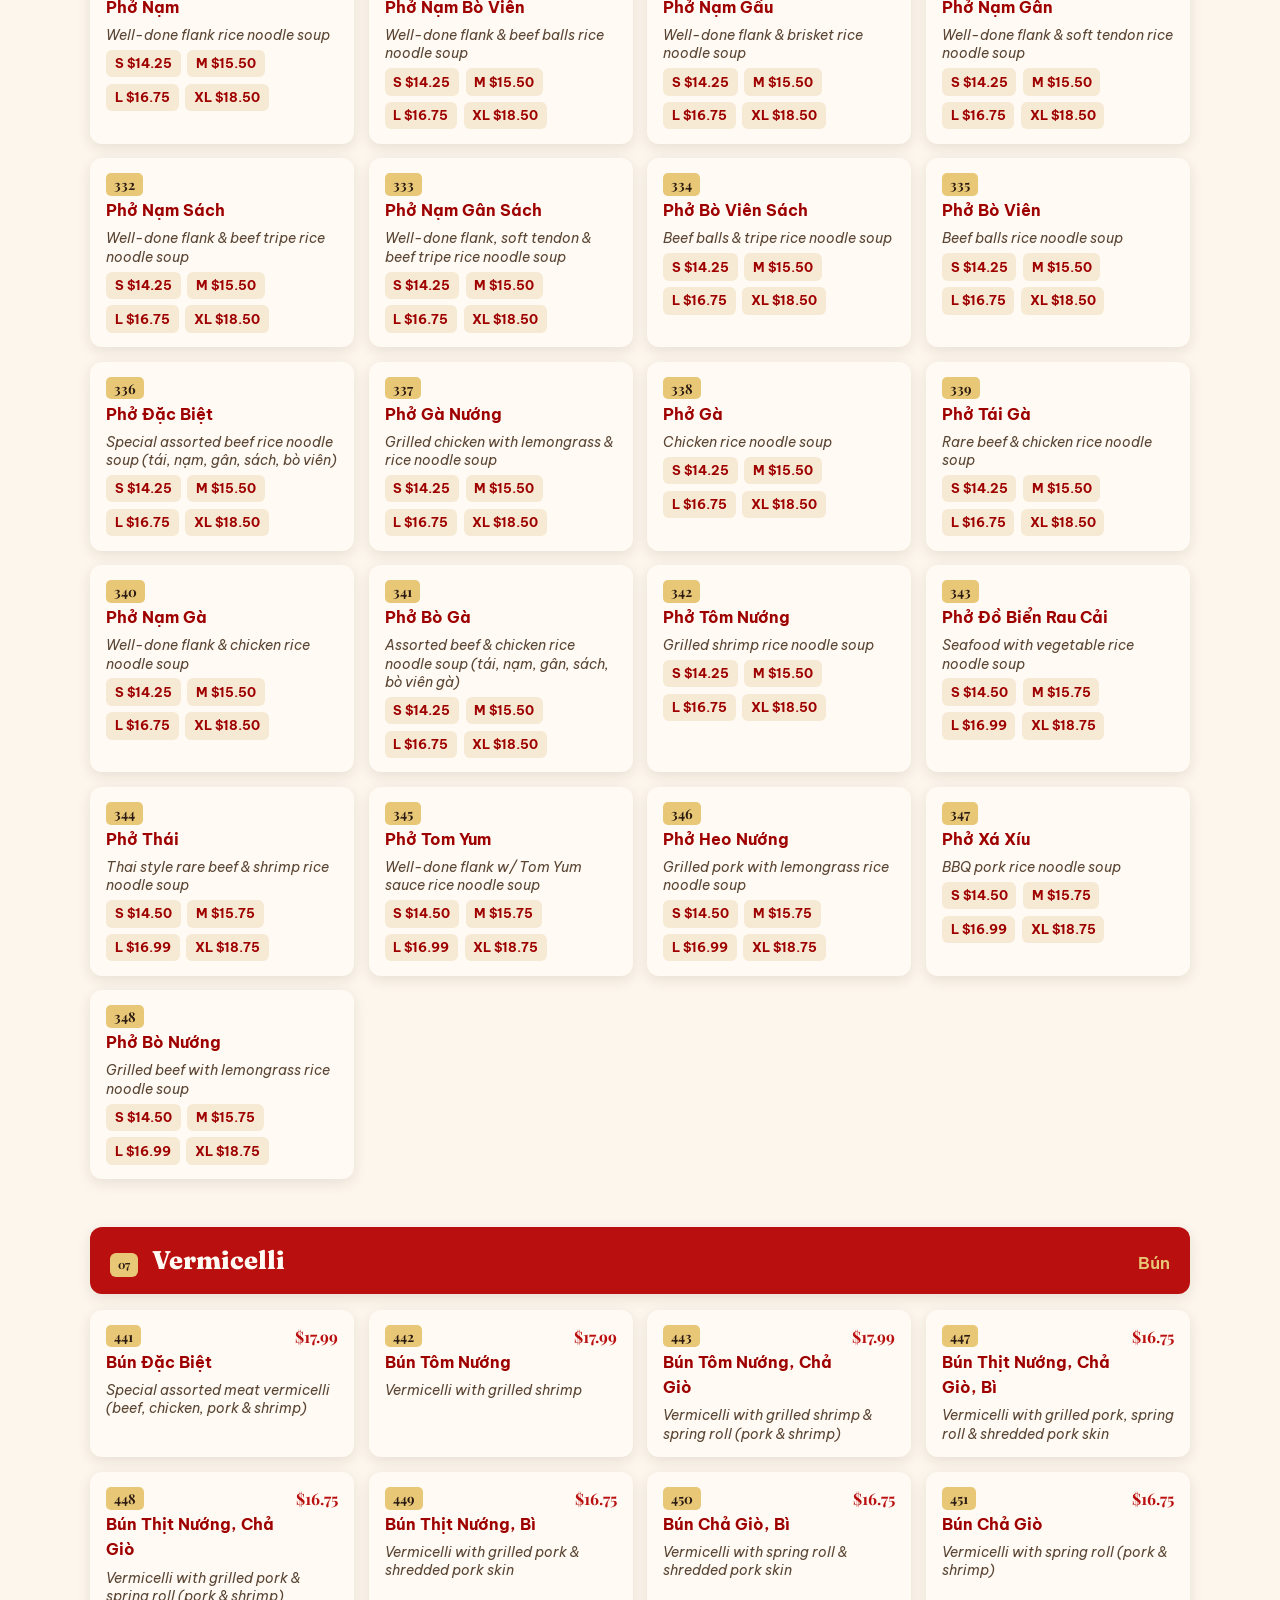
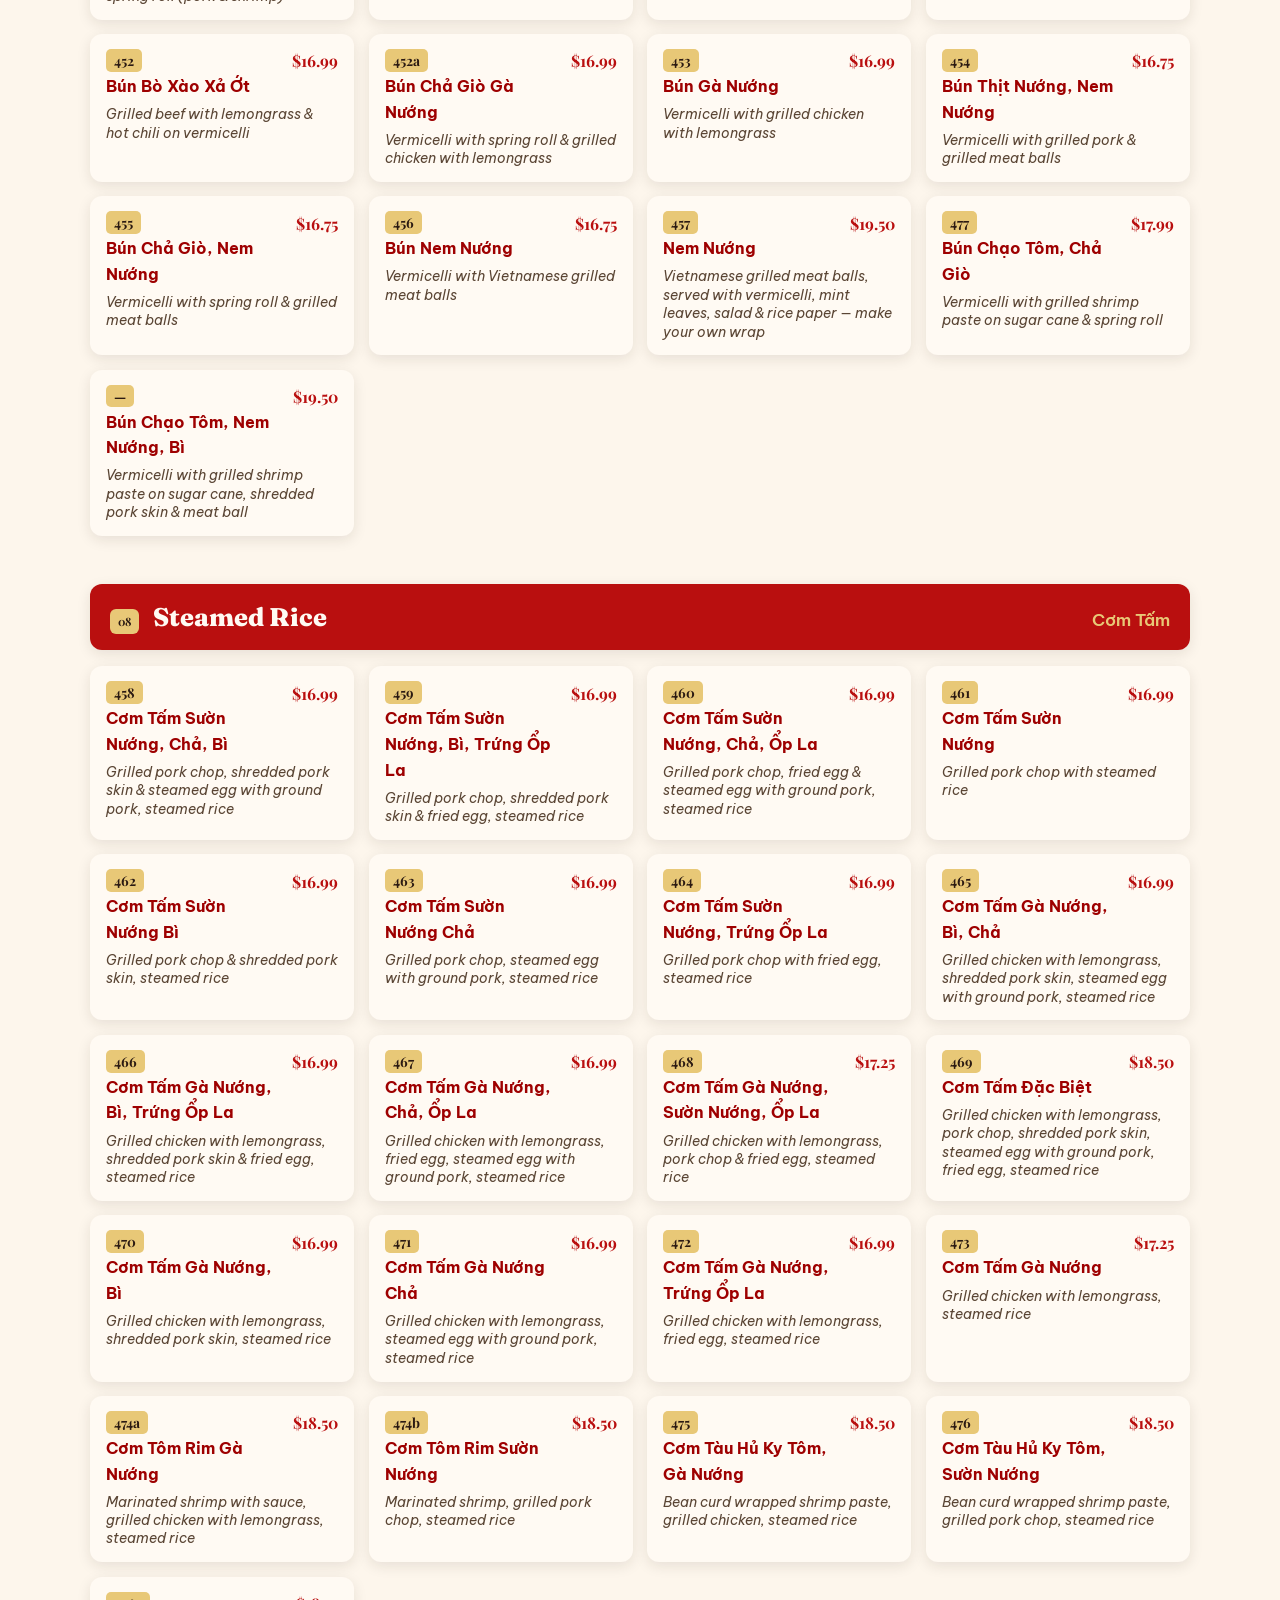
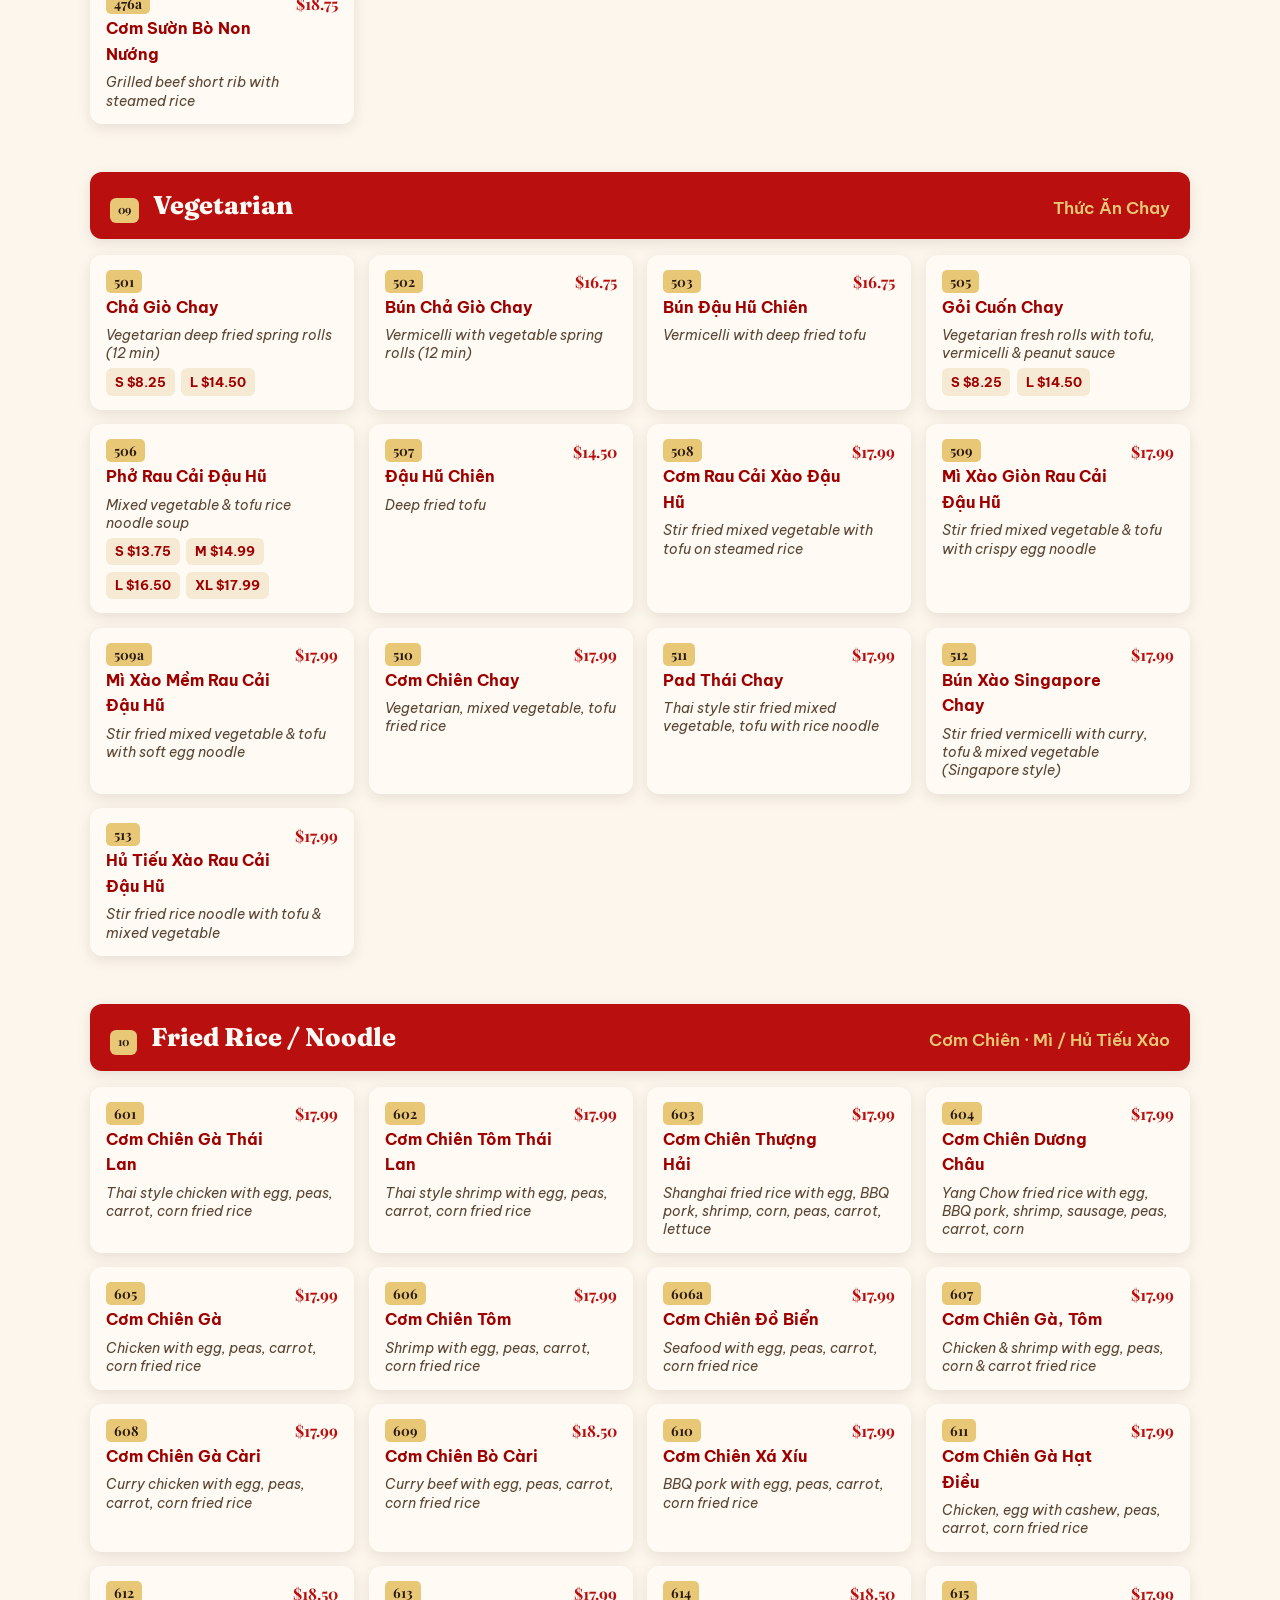
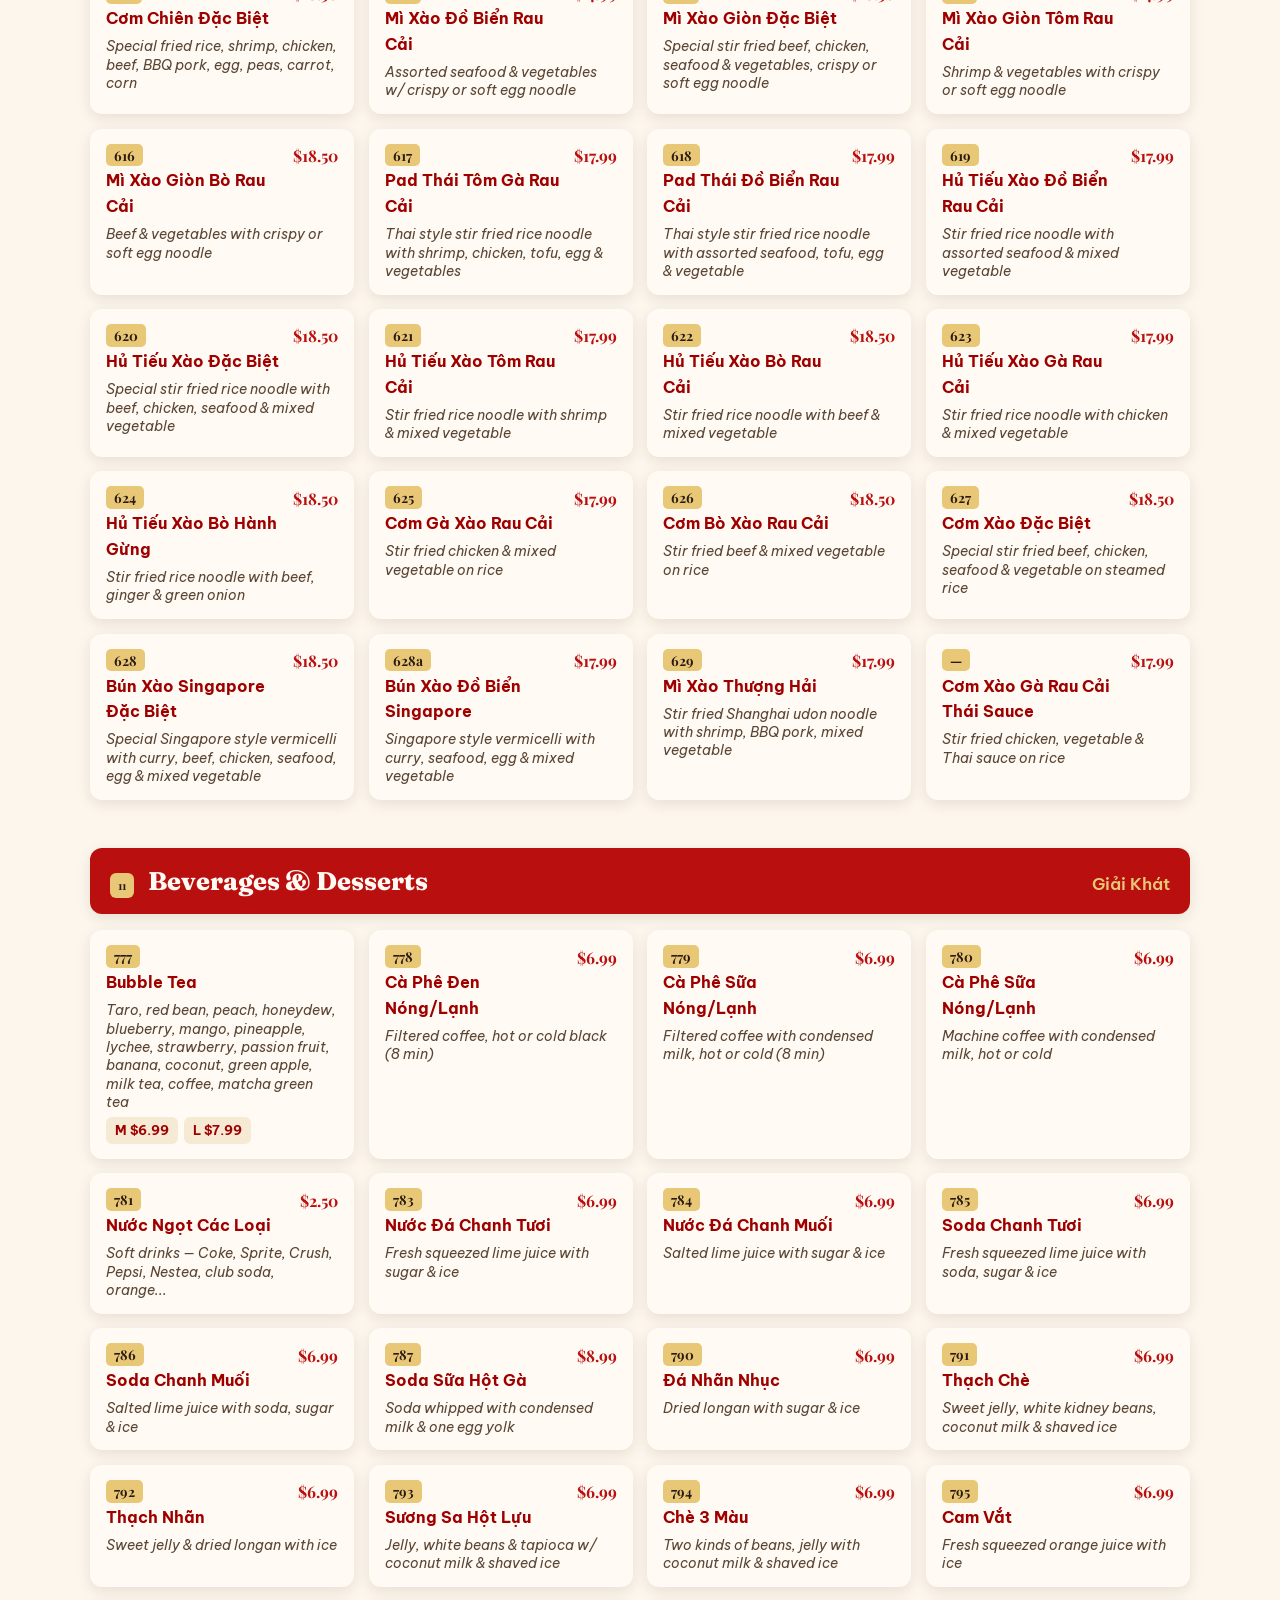
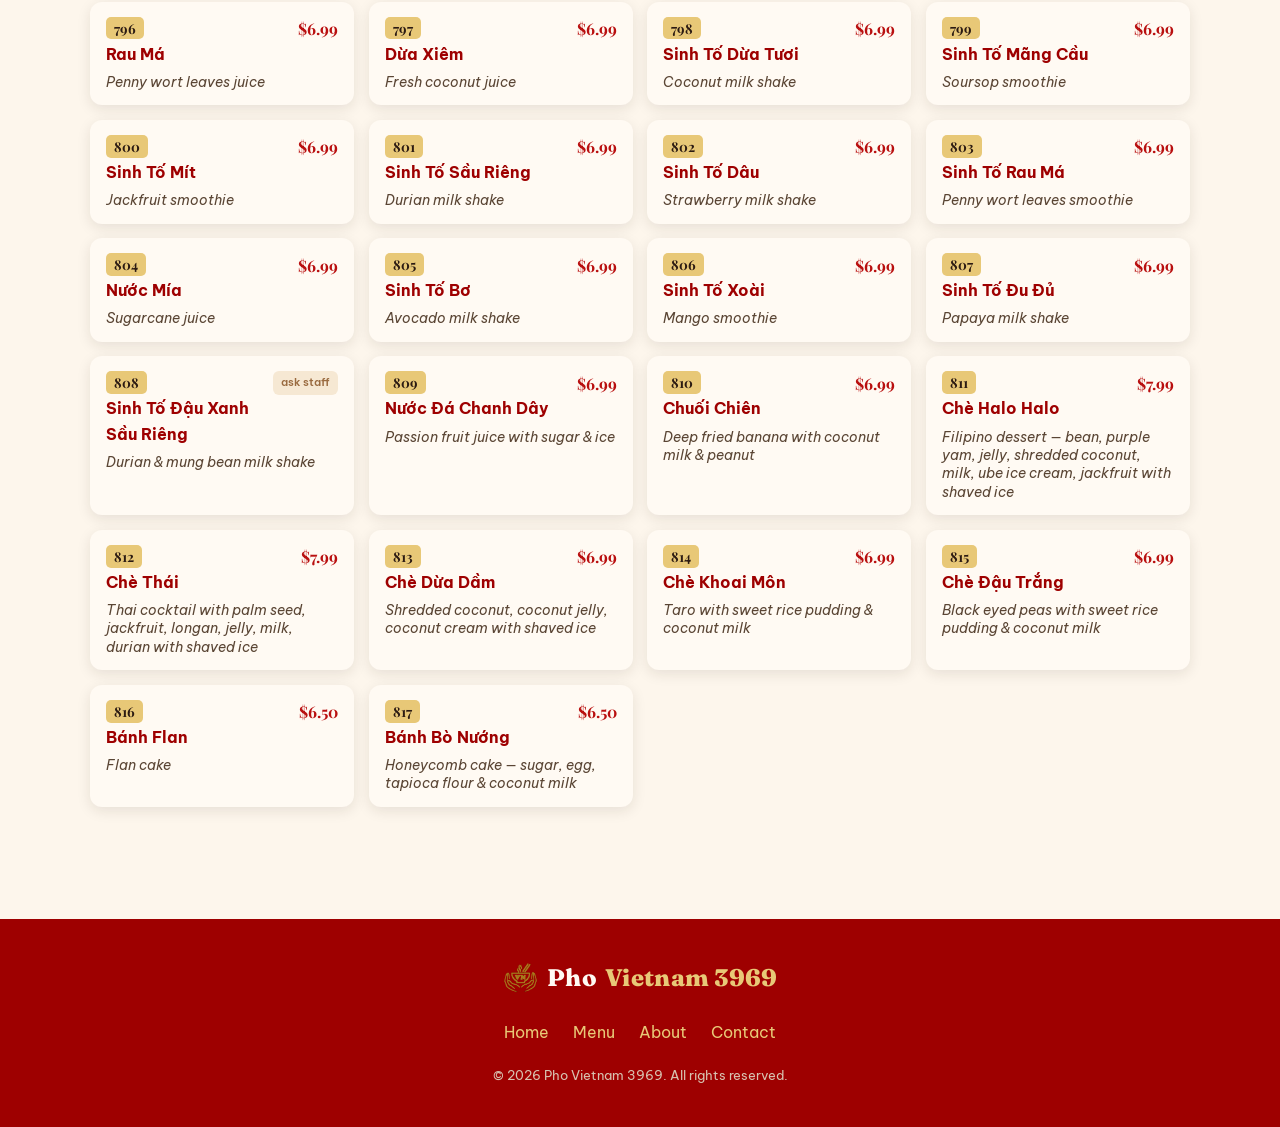
==== commit d773b3d4: "subtle changes" ====
--- a/menu.html
+++ b/menu.html
@@ -7,7 +7,7 @@
   <meta name="description" content="Full menu at Pho Vietnam 3969 — hot pot, appetizers, banh mi, pho, vermicelli, com tam, vegetarian dishes, fried rice &amp; noodle, plus beverages and desserts. Search by name or item number." />
   <link rel="stylesheet" href="css/styles.css" />
   <link rel="preconnect" href="https://fonts.googleapis.com" />
-  <link href="https://fonts.googleapis.com/css2?family=Caprasimo&family=Playfair+Display:wght@600;700;800&family=Be+Vietnam+Pro:wght@400;500;600;700&display=swap" rel="stylesheet" />
+  <link href="https://fonts.googleapis.com/css2?family=Fraunces:wght@800&family=Playfair+Display:wght@600;700;800&family=Be+Vietnam+Pro:wght@400;500;600;700&display=swap" rel="stylesheet" />
   <link rel="icon" href="assets/images/favicon.ico" sizes="any" />
 </head>
 <body>
--- a/css/styles.css
+++ b/css/styles.css
@@ -11,7 +11,7 @@
 
   --font-heading: "Playfair Display", Georgia, "Times New Roman", serif;
   --font-body: "Be Vietnam Pro", "Segoe UI", Helvetica, Arial, sans-serif;
-  --font-display: "Caprasimo", Georgia, serif;
+  --font-display: "Fraunces", Georgia, serif;
 
   --radius: 12px;
   --shadow-soft: 0 6px 20px rgba(43, 26, 18, 0.12);
@@ -62,7 +62,7 @@
 
 .section-title {
   font-family: var(--font-display);
-  font-weight: 400;
+  font-weight: 800;
   text-align: center;
   font-size: 2.2rem;
   margin-bottom: 0.4rem;
@@ -108,7 +108,7 @@
   gap: 0.5rem;
   font-family: var(--font-display);
   font-size: 1.5rem;
-  font-weight: 400;
+  font-weight: 800;
   color: var(--color-white);
   text-decoration: none;
   letter-spacing: 0.3px;
@@ -171,6 +171,14 @@
   border: none;
   cursor: pointer;
   padding: 0.4rem;
+}
+
+@media (min-width: 821px) {
+  .nav-links a {
+    font-family: var(--font-display);
+    font-weight: 800;
+    font-size: 1.2rem;
+  }
 }
 
 .nav-toggle span {
@@ -231,7 +239,7 @@
 
 .hero-content h1 {
   font-family: var(--font-display);
-  font-weight: 400;
+  font-weight: 800;
   color: var(--color-white);
   font-size: clamp(2.2rem, 5vw, 3.6rem);
   margin-bottom: 0.6rem;
@@ -347,7 +355,7 @@
 
 .square-card .dish-card-body h3 {
   font-family: var(--font-display);
-  font-weight: 400;
+  font-weight: 800;
   font-size: 1.5rem;
   color: color-mix(in srgb, var(--color-primary) 60%, white);
 }
@@ -511,7 +519,7 @@
 
 .menu-hero h1 {
   font-family: var(--font-display);
-  font-weight: 400;
+  font-weight: 800;
   font-size: clamp(2.6rem, 6vw, 4.2rem);
   color: var(--color-white);
 }
@@ -611,7 +619,7 @@
 
 .menu-band h2 {
   font-family: var(--font-display);
-  font-weight: 400;
+  font-weight: 800;
   color: var(--color-white);
   font-size: clamp(1.2rem, 2.8vw, 1.6rem);
   margin: 0;
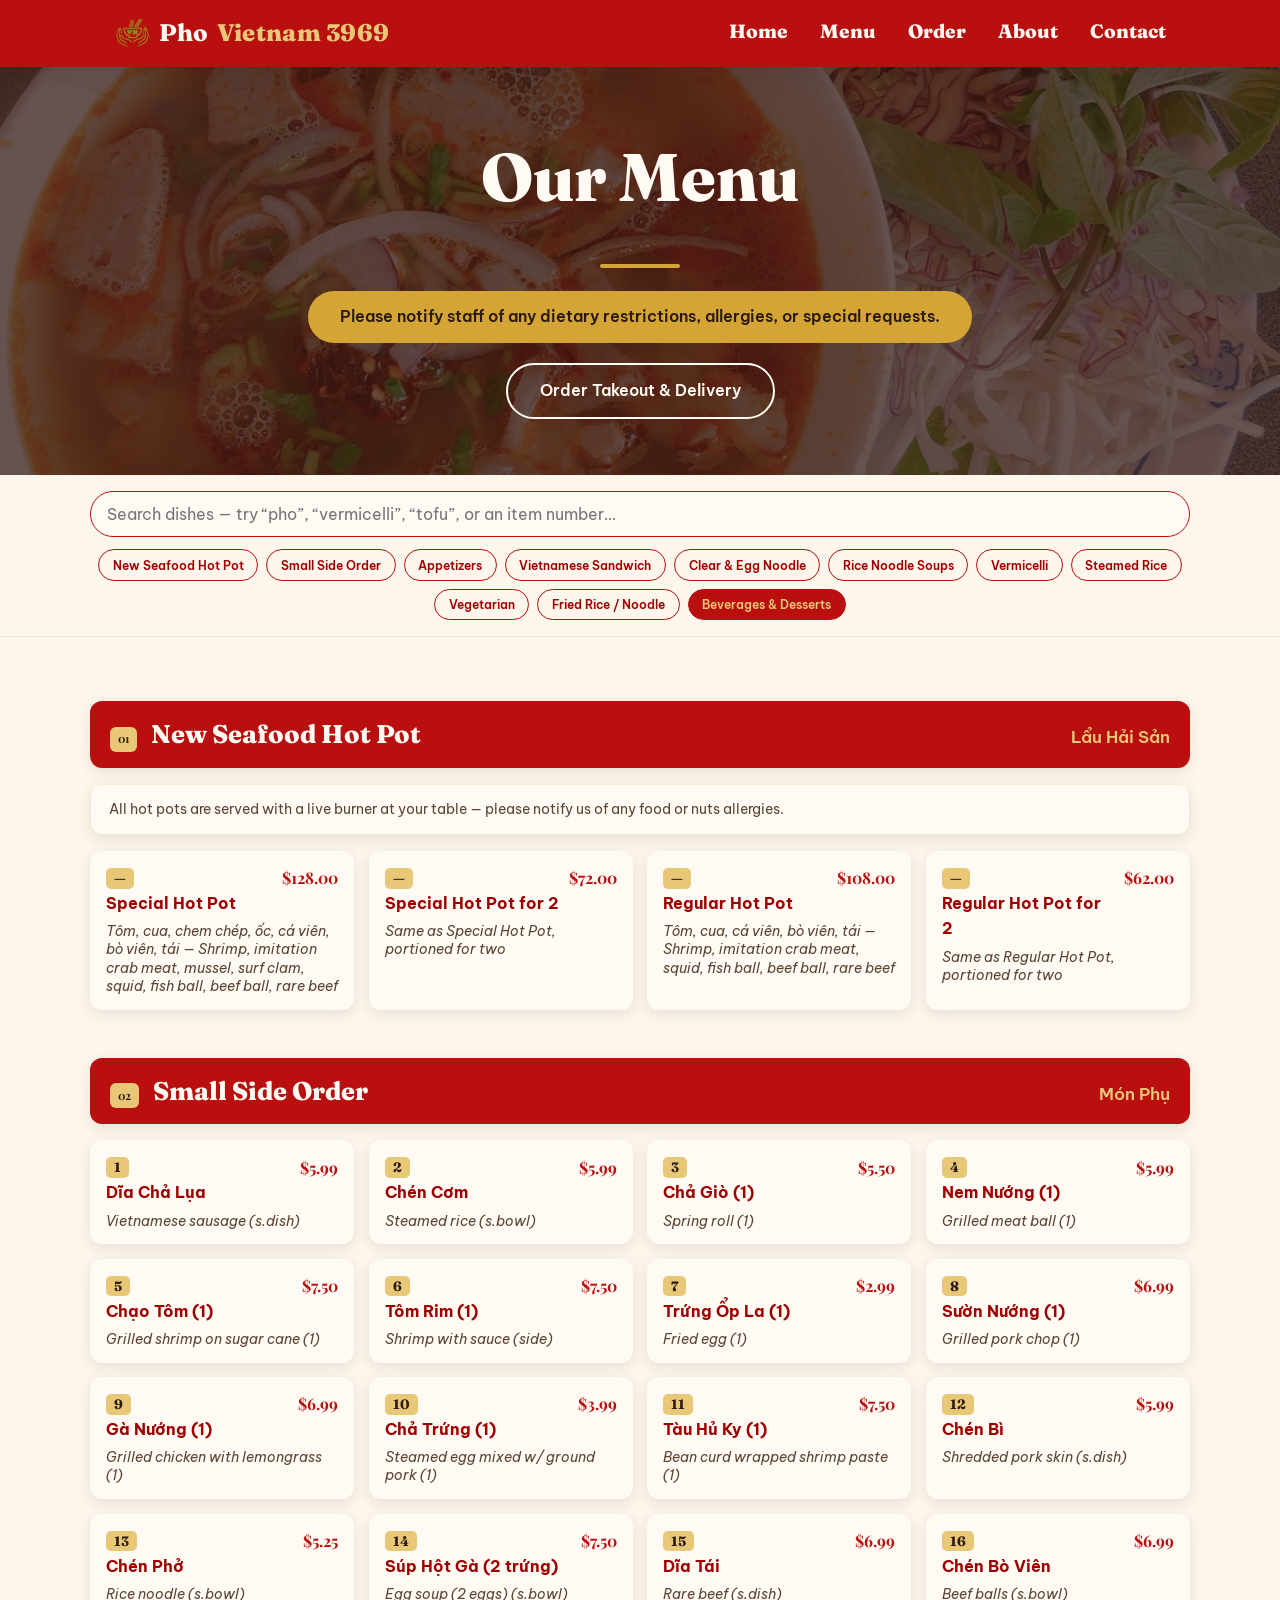
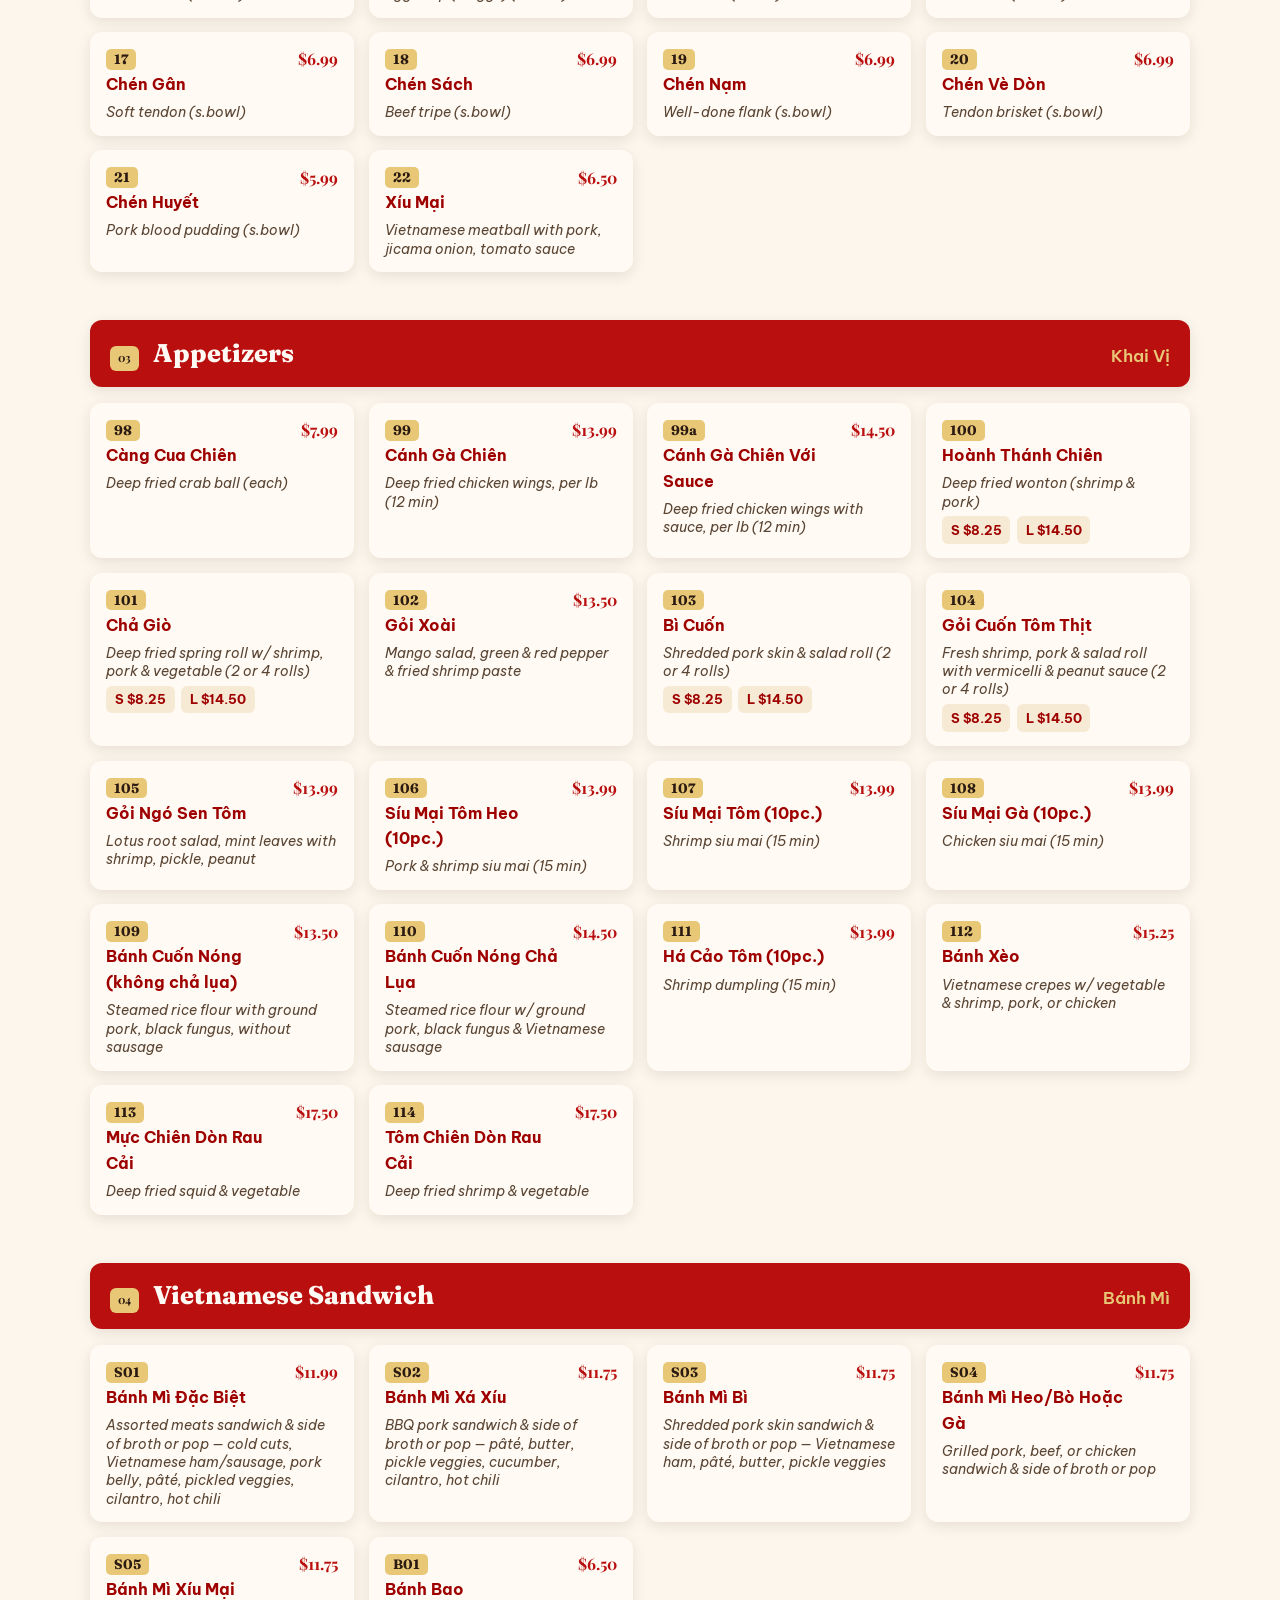
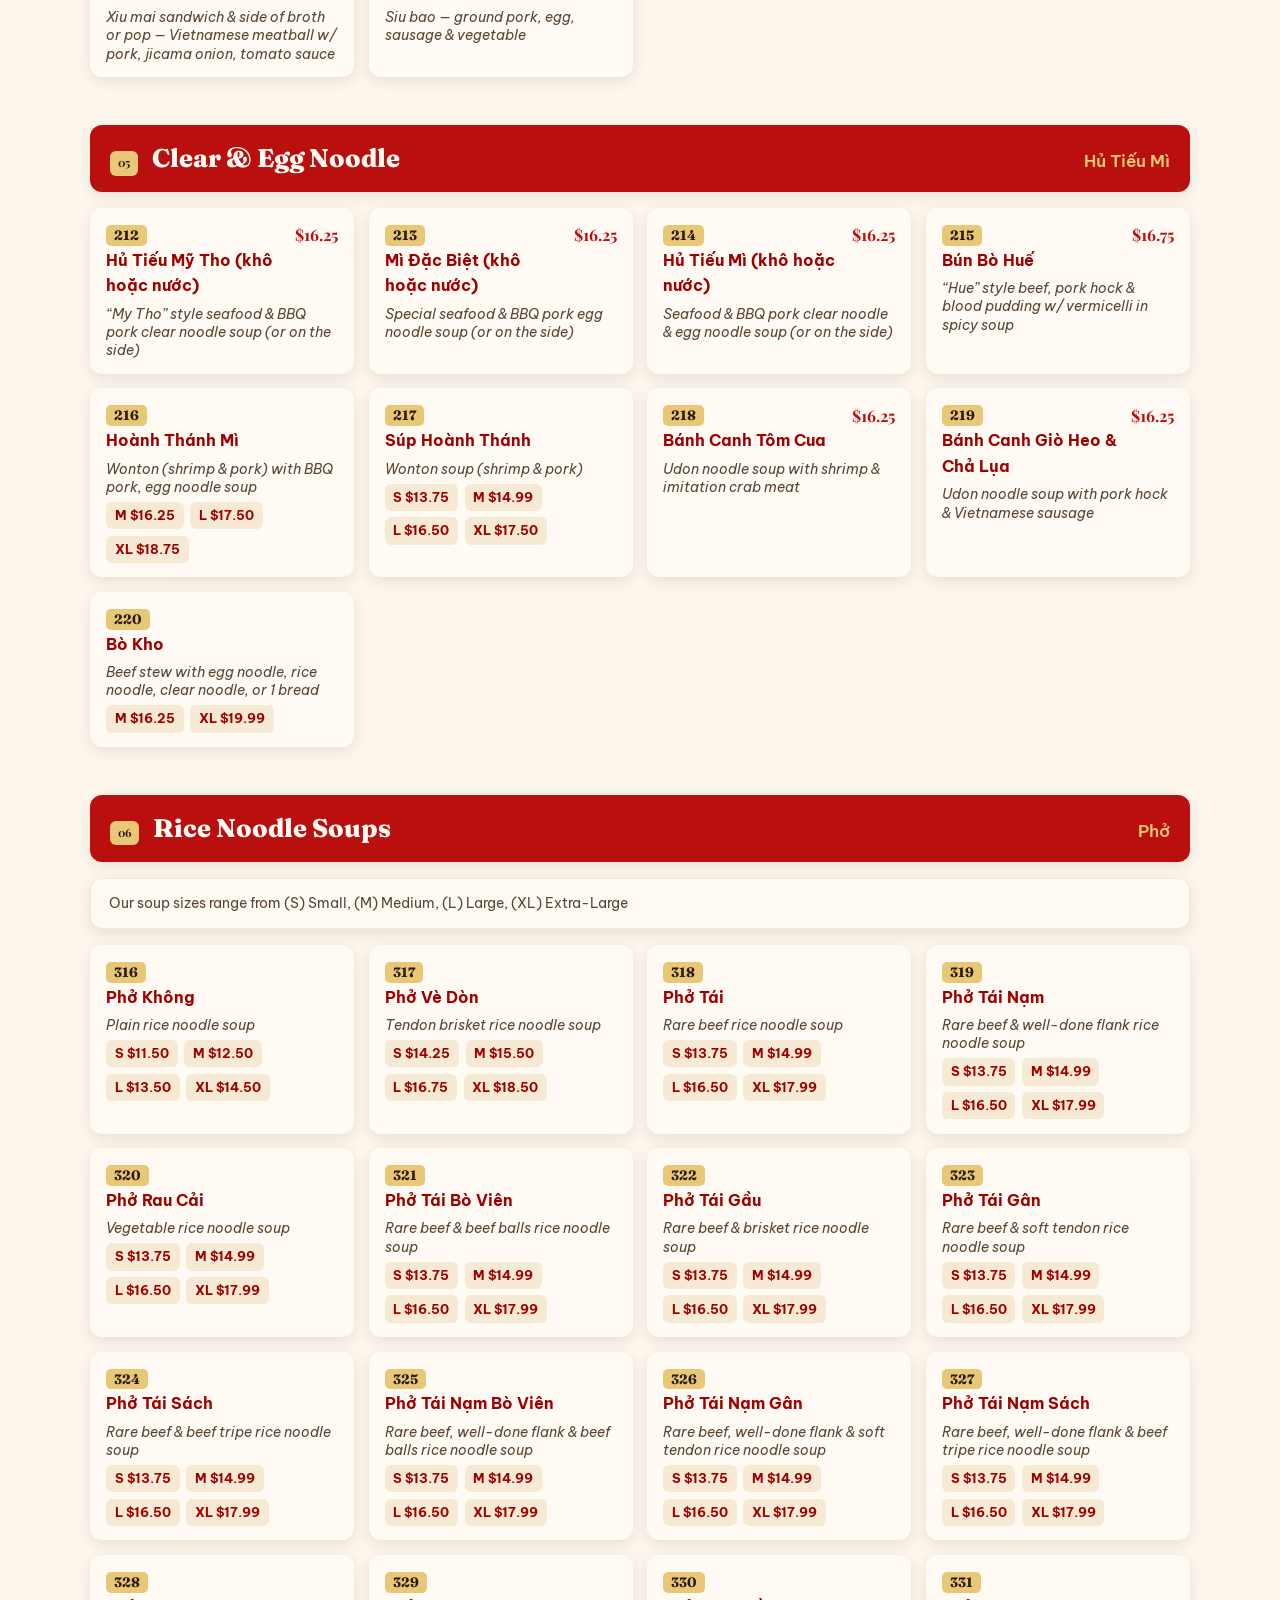
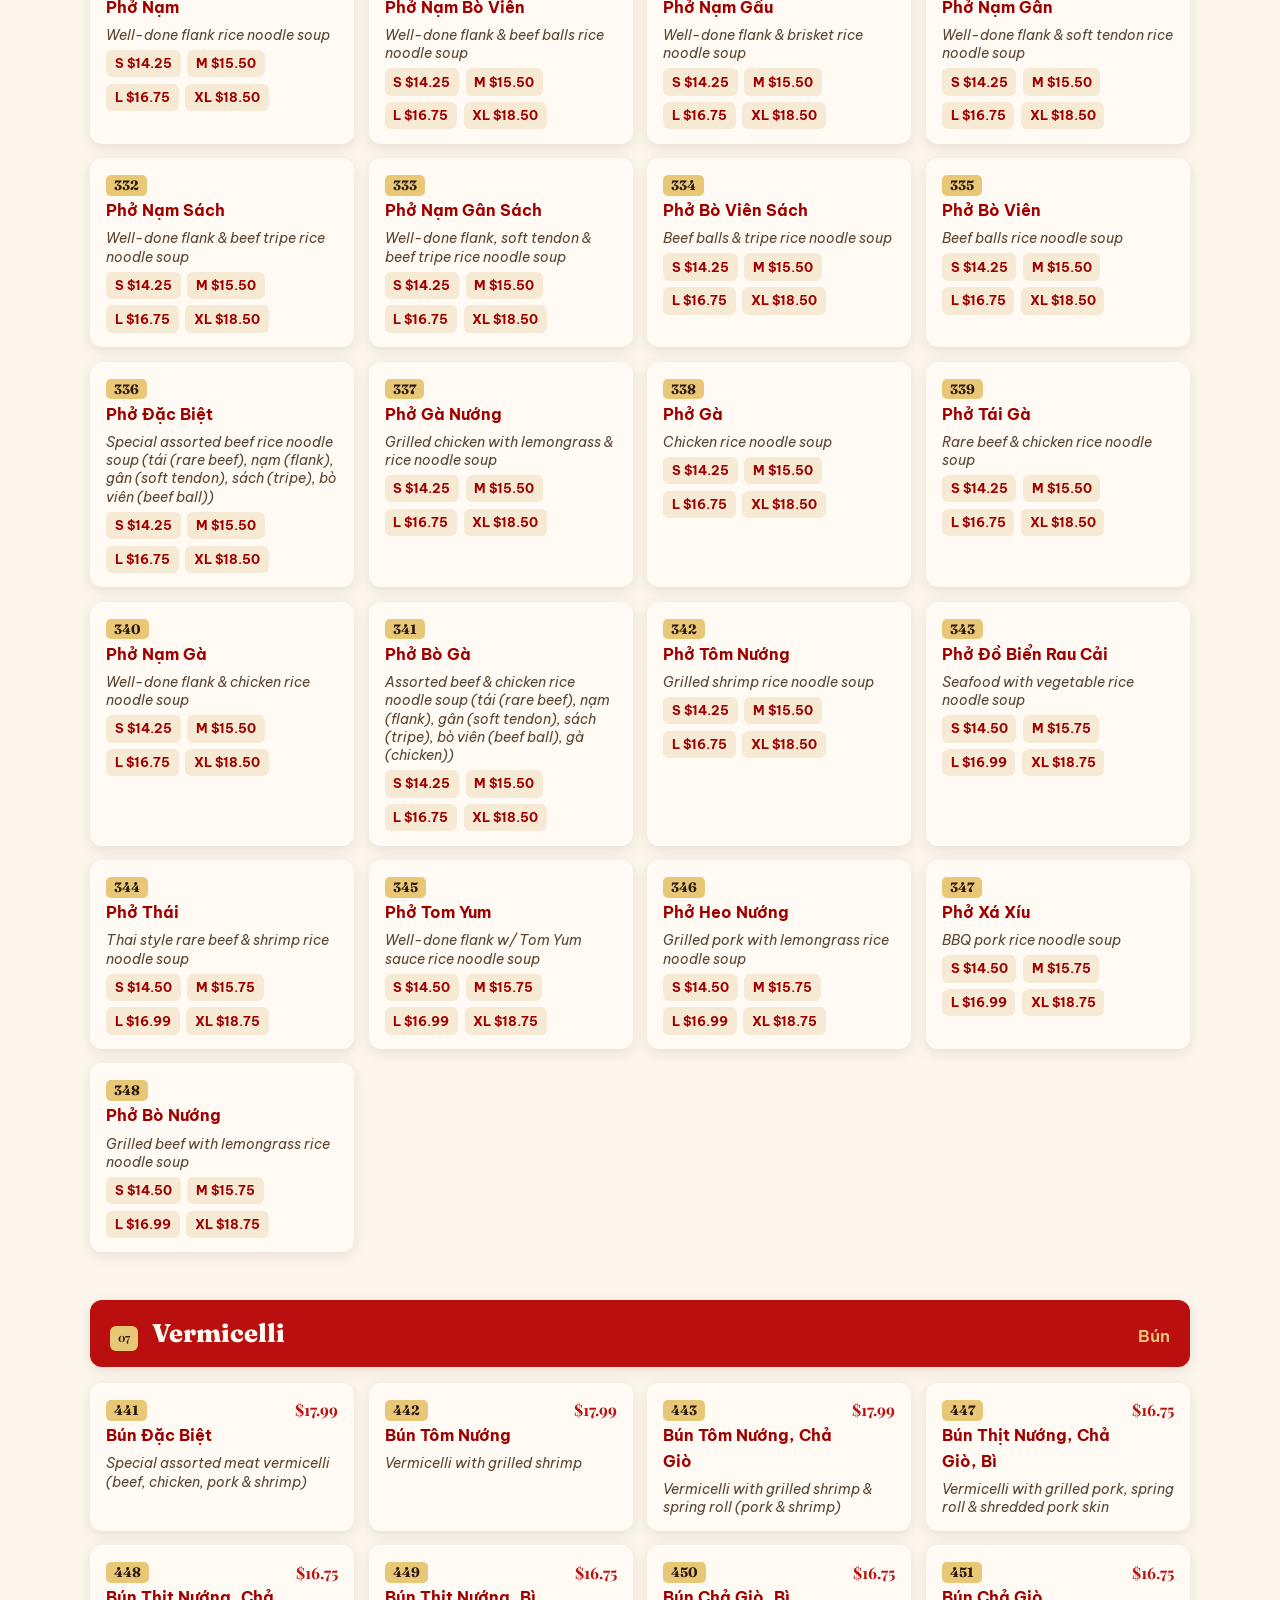
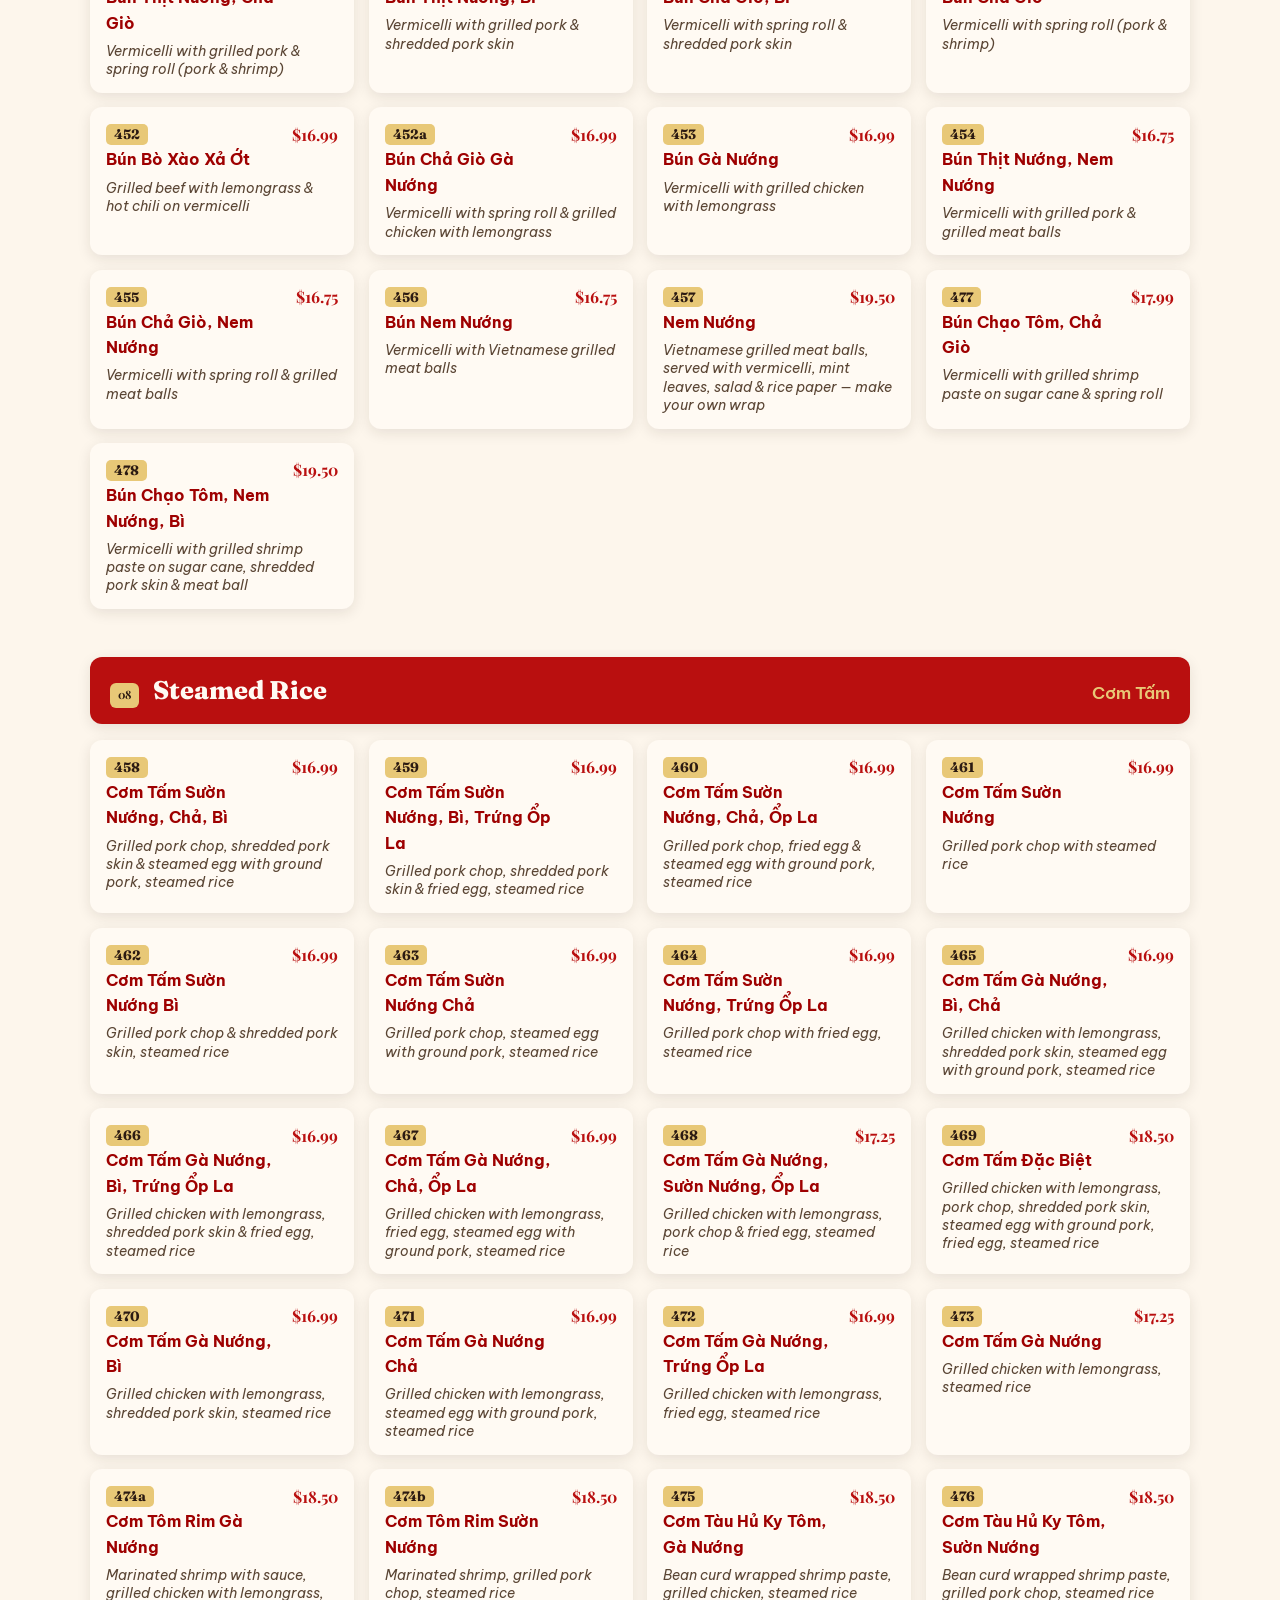
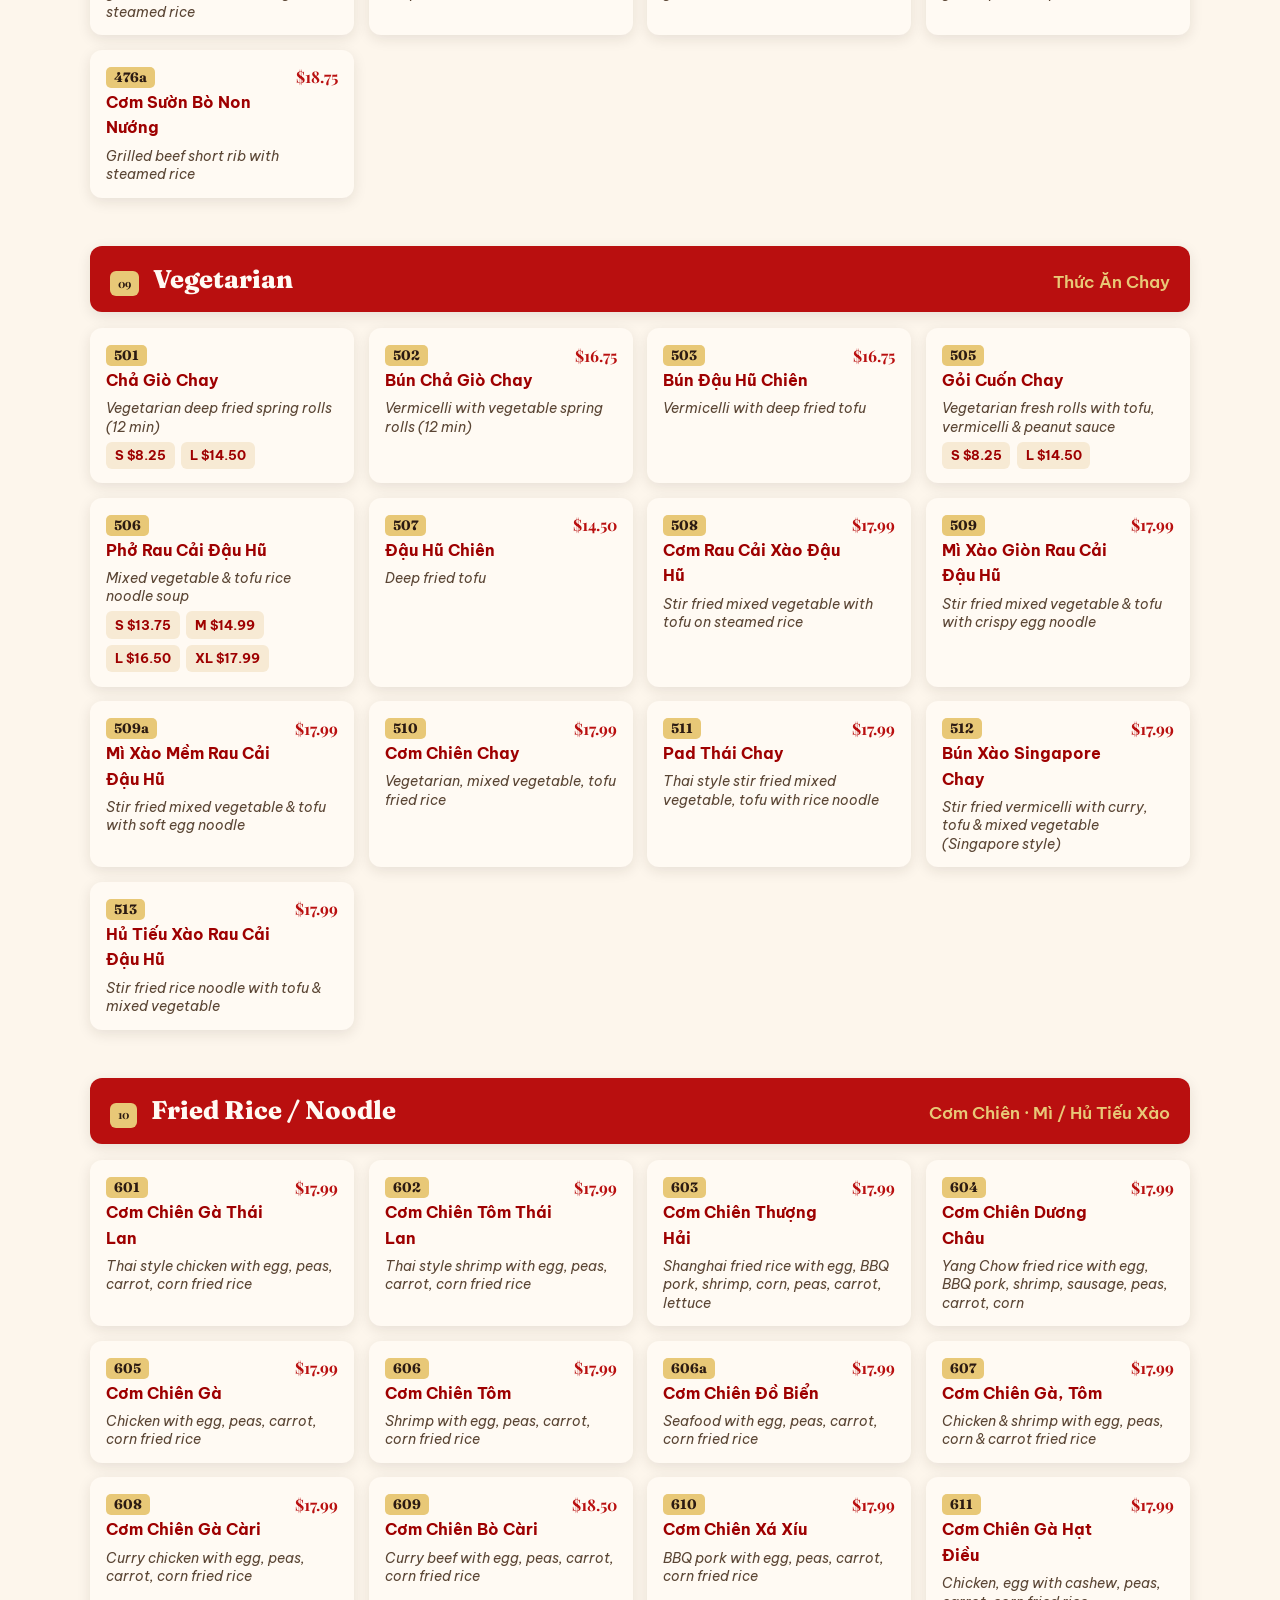
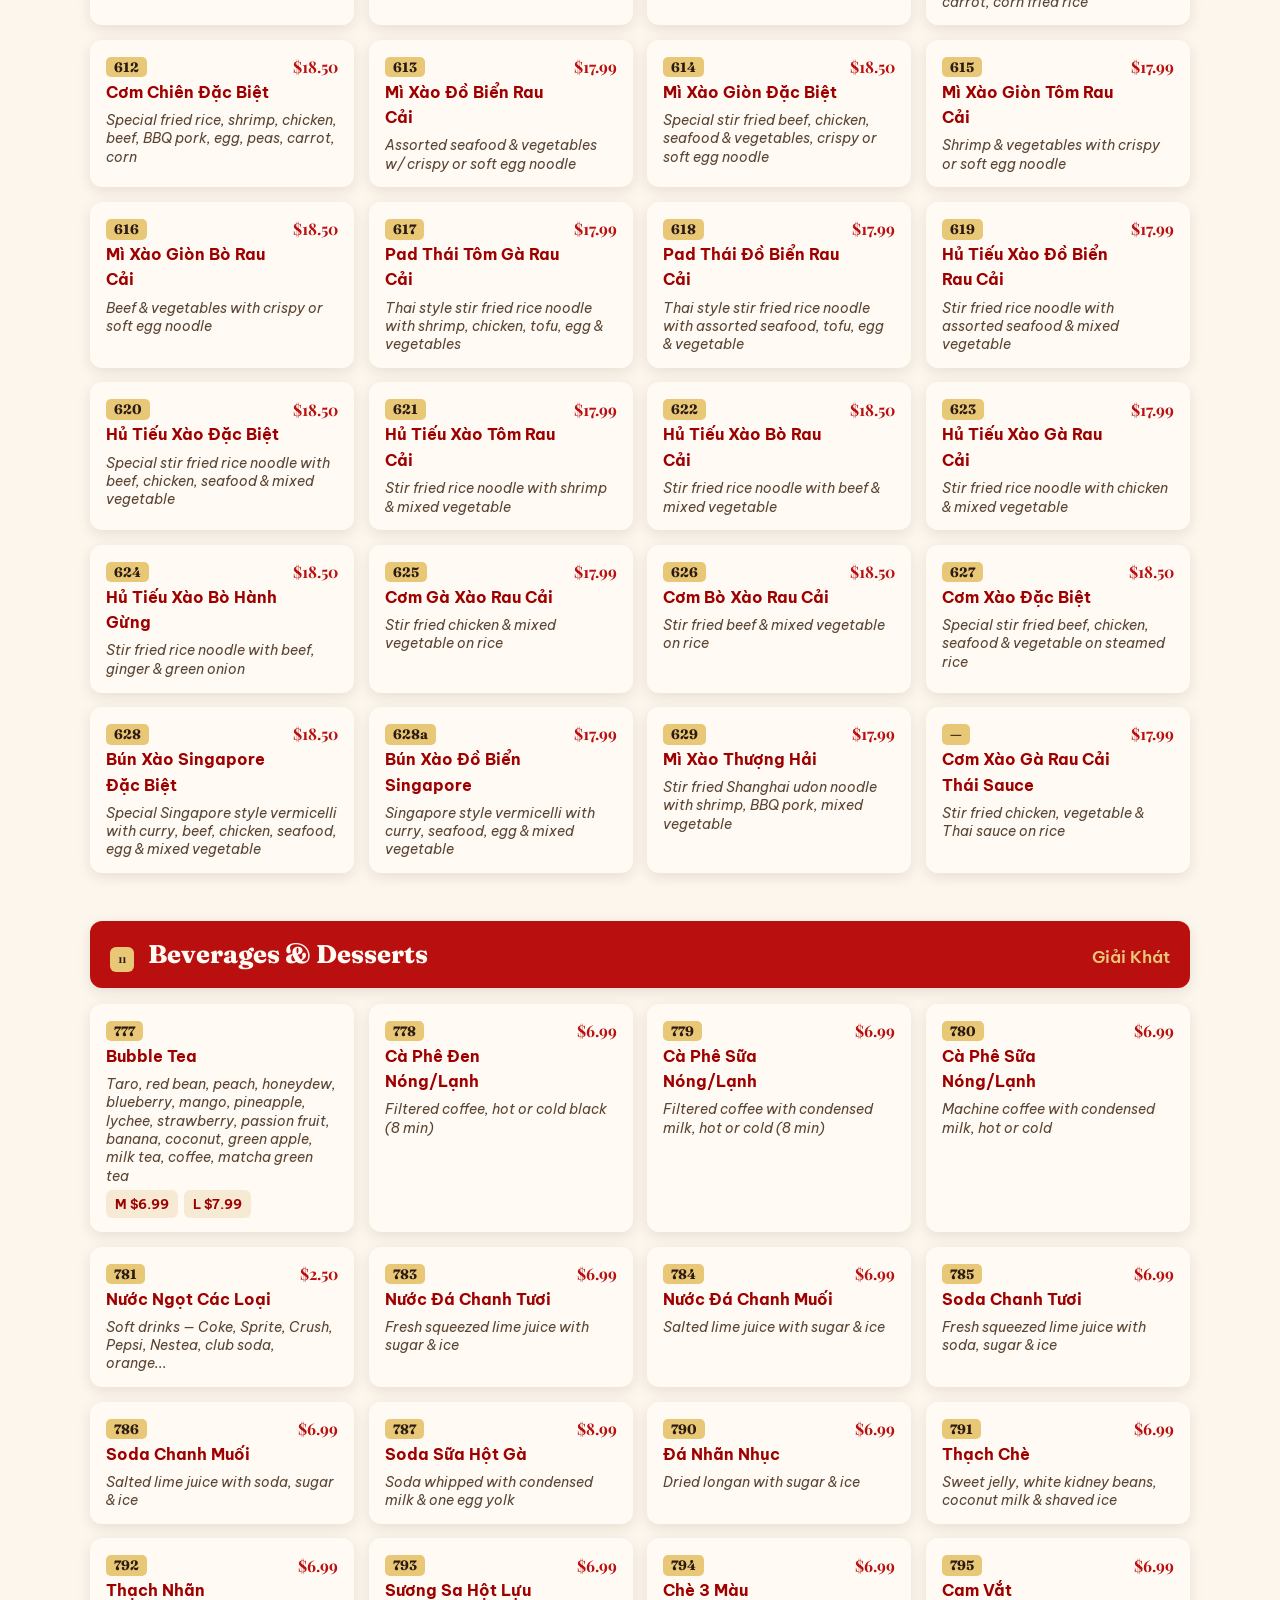
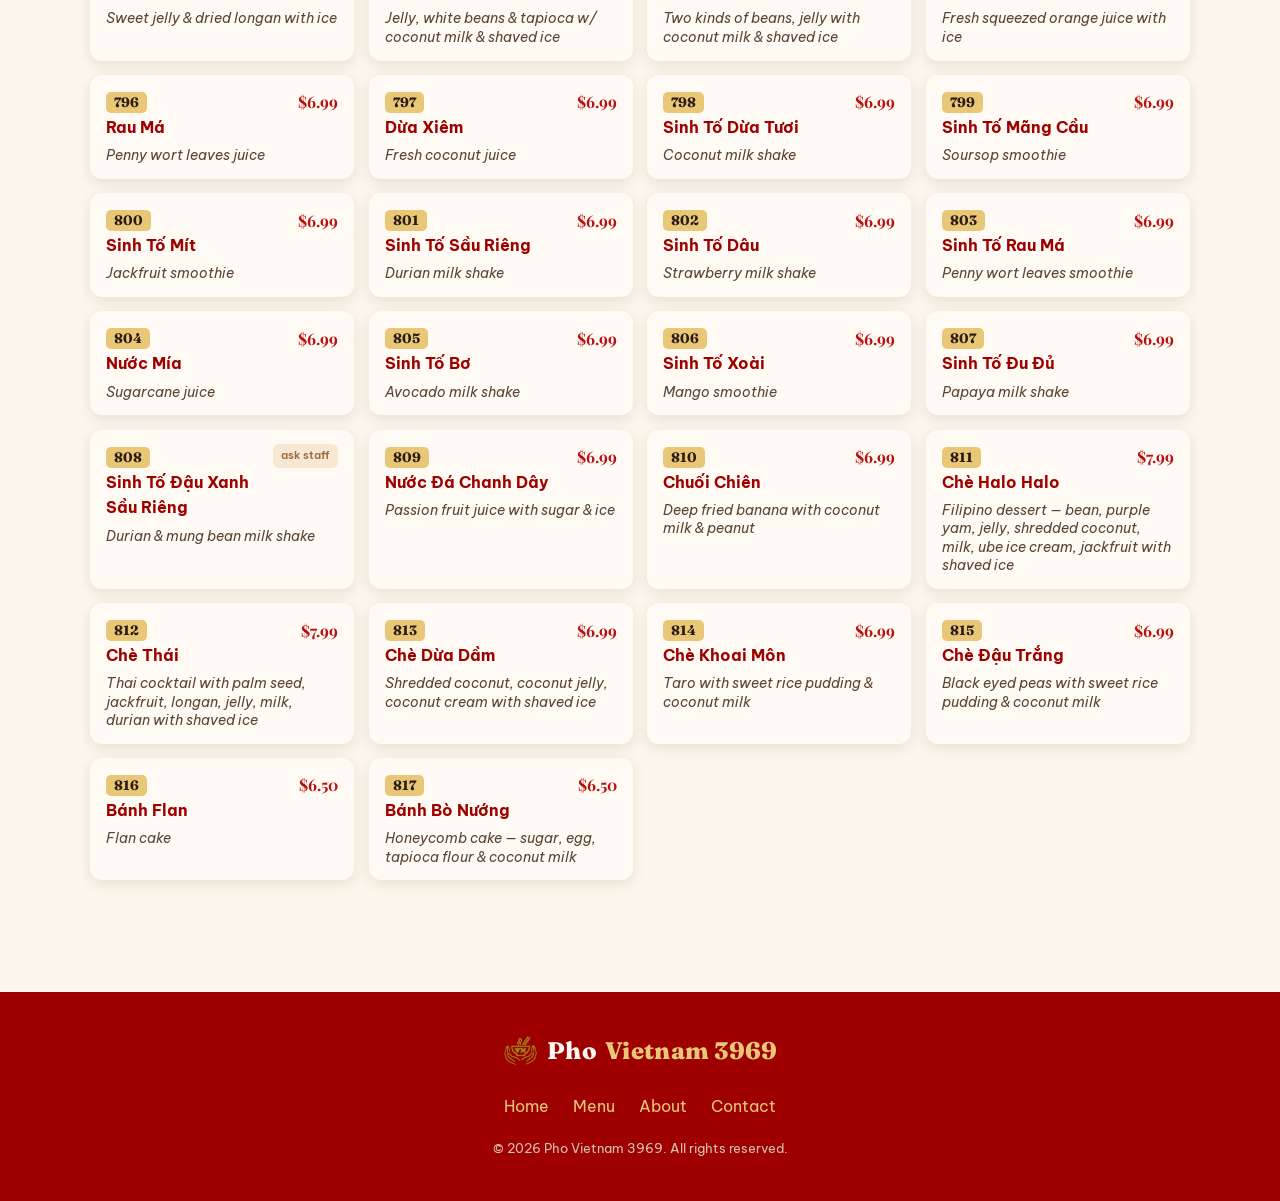
==== commit 75d4e9eb: "menu adaptability" ====
--- a/menu.html
+++ b/menu.html
@@ -61,7 +61,11 @@
 
   <script src="js/main.js"></script>
   <script>
-    const MENU = [
+    // Published-to-web Google Sheet CSV URL. Non-technical price edits happen there;
+    // leave blank to always use MENU_FALLBACK below.
+    const SHEET_CSV_URL = "https://docs.google.com/spreadsheets/d/e/2PACX-1vSRsPVTCUrrC2QmS0LE0yGbw-2PML_rrbOsUBDLEswe1B7Z0eJshD21kk-i_3hARW05HYAB-6fzA0KQ/pub?gid=1941263767&single=true&output=csv";
+
+    const MENU_FALLBACK = [
       {
         id: "hotpot", title: "New Seafood Hot Pot", viet: "Lẩu Hải Sản", num: "01",
         note: "All hot pots are served with a live burner at your table — please notify us of any food or nuts allergies.",
@@ -171,12 +175,12 @@
           { code: "333", viet: "Phở Nạm Gân Sách", eng: "Well-done flank, soft tendon & beef tripe rice noodle soup", sizes: { S: "14.25", M: "15.50", L: "16.75", XL: "18.50" } },
           { code: "334", viet: "Phở Bò Viên Sách", eng: "Beef balls & tripe rice noodle soup", sizes: { S: "14.25", M: "15.50", L: "16.75", XL: "18.50" } },
           { code: "335", viet: "Phở Bò Viên", eng: "Beef balls rice noodle soup", sizes: { S: "14.25", M: "15.50", L: "16.75", XL: "18.50" } },
-          { code: "336", viet: "Phở Đặc Biệt", eng: "Special assorted beef rice noodle soup (tái, nạm, gân, sách, bò viên)", sizes: { S: "14.25", M: "15.50", L: "16.75", XL: "18.50" } },
+          { code: "336", viet: "Phở Đặc Biệt", eng: "Special assorted beef rice noodle soup (tái (rare beef), nạm (flank), gân (soft tendon), sách (tripe), bò viên (beef ball))", sizes: { S: "14.25", M: "15.50", L: "16.75", XL: "18.50" } },
           { code: "337", viet: "Phở Gà Nướng", eng: "Grilled chicken with lemongrass & rice noodle soup", sizes: { S: "14.25", M: "15.50", L: "16.75", XL: "18.50" } },
           { code: "338", viet: "Phở Gà", eng: "Chicken rice noodle soup", sizes: { S: "14.25", M: "15.50", L: "16.75", XL: "18.50" } },
           { code: "339", viet: "Phở Tái Gà", eng: "Rare beef & chicken rice noodle soup", sizes: { S: "14.25", M: "15.50", L: "16.75", XL: "18.50" } },
           { code: "340", viet: "Phở Nạm Gà", eng: "Well-done flank & chicken rice noodle soup", sizes: { S: "14.25", M: "15.50", L: "16.75", XL: "18.50" } },
-          { code: "341", viet: "Phở Bò Gà", eng: "Assorted beef & chicken rice noodle soup (tái, nạm, gân, sách, bò viên gà)", sizes: { S: "14.25", M: "15.50", L: "16.75", XL: "18.50" } },
+          { code: "341", viet: "Phở Bò Gà", eng: "Assorted beef & chicken rice noodle soup (tái (rare beef), nạm (flank), gân (soft tendon), sách (tripe), bò viên (beef ball), gà (chicken))", sizes: { S: "14.25", M: "15.50", L: "16.75", XL: "18.50" } },
           { code: "342", viet: "Phở Tôm Nướng", eng: "Grilled shrimp rice noodle soup", sizes: { S: "14.25", M: "15.50", L: "16.75", XL: "18.50" } },
           { code: "343", viet: "Phở Đồ Biển Rau Cải", eng: "Seafood with vegetable rice noodle soup", sizes: { S: "14.50", M: "15.75", L: "16.99", XL: "18.75" } },
           { code: "344", viet: "Phở Thái", eng: "Thai style rare beef & shrimp rice noodle soup", sizes: { S: "14.50", M: "15.75", L: "16.99", XL: "18.75" } },
@@ -205,7 +209,7 @@
           { code: "456", viet: "Bún Nem Nướng", eng: "Vermicelli with Vietnamese grilled meat balls", price: "16.75" },
           { code: "457", viet: "Nem Nướng", eng: "Vietnamese grilled meat balls, served with vermicelli, mint leaves, salad & rice paper — make your own wrap", price: "19.50" },
           { code: "477", viet: "Bún Chạo Tôm, Chả Giò", eng: "Vermicelli with grilled shrimp paste on sugar cane & spring roll", price: "17.99" },
-          { code: "—", viet: "Bún Chạo Tôm, Nem Nướng, Bì", eng: "Vermicelli with grilled shrimp paste on sugar cane, shredded pork skin & meat ball", price: "19.50" },
+          { code: "478", viet: "Bún Chạo Tôm, Nem Nướng, Bì", eng: "Vermicelli with grilled shrimp paste on sugar cane, shredded pork skin & meat ball", price: "19.50" },
         ]
       },
       {
@@ -358,43 +362,127 @@
       return `<span class="menu-price">$${item.price}</span>`;
     }
 
-    MENU.forEach(section => {
-      const pill = document.createElement("button");
-      pill.textContent = section.title;
-      pill.dataset.target = section.id;
-      pill.addEventListener("click", () => {
-        document.getElementById(section.id).scrollIntoView({ behavior: "smooth", block: "start" });
+    // Small CSV parser (handles quoted fields with commas/newlines/escaped quotes) —
+    // needed since the published Sheet's English descriptions contain commas.
+    function parseCSV(text) {
+      const rows = [];
+      let row = [], field = "", inQuotes = false;
+      for (let i = 0; i < text.length; i++) {
+        const c = text[i];
+        if (inQuotes) {
+          if (c === '"' && text[i + 1] === '"') { field += '"'; i++; }
+          else if (c === '"') { inQuotes = false; }
+          else { field += c; }
+        } else if (c === '"') {
+          inQuotes = true;
+        } else if (c === ",") {
+          row.push(field); field = "";
+        } else if (c === "\n" || c === "\r") {
+          if (c === "\r" && text[i + 1] === "\n") i++;
+          row.push(field); field = "";
+          if (row.length > 1 || row[0] !== "") rows.push(row);
+          row = [];
+        } else {
+          field += c;
+        }
+      }
+      if (field !== "" || row.length) { row.push(field); rows.push(row); }
+      const header = rows.shift();
+      return rows.map(r => Object.fromEntries(header.map((h, i) => [h, r[i] ?? ""])));
+    }
+
+    function buildMenuFromRows(records) {
+      const sections = [];
+      const byId = {};
+      for (const r of records) {
+        if (r.section_id && !byId[r.section_id]) {
+          byId[r.section_id] = { id: r.section_id, title: r.section_title, viet: r.section_viet, num: r.section_num, note: r.section_note || undefined, items: [] };
+          sections.push(byId[r.section_id]);
+        }
+        const sizes = {};
+        for (const key of ["S", "M", "L", "XL"]) {
+          if (r["size_" + key]) sizes[key] = r["size_" + key];
+        }
+        sections[sections.length - 1].items.push({
+          code: r.item_code,
+          viet: r.item_viet,
+          eng: r.item_eng,
+          ...(Object.keys(sizes).length ? { sizes } : { price: r.price || null }),
+        });
+      }
+      return sections;
+    }
+
+    function renderMenu(MENU) {
+      main.innerHTML = "";
+      pillNav.innerHTML = "";
+
+      MENU.forEach(section => {
+        const pill = document.createElement("button");
+        pill.textContent = section.title;
+        pill.dataset.target = section.id;
+        pill.addEventListener("click", () => {
+          document.getElementById(section.id).scrollIntoView({ behavior: "smooth", block: "start" });
+        });
+        pillNav.appendChild(pill);
+
+        const cat = document.createElement("div");
+        cat.className = "menu-category";
+        cat.id = section.id;
+        cat.innerHTML = `
+          <div class="menu-band">
+            <span class="menu-num">${section.num}</span>
+            <h2>${section.title}</h2>
+            <span class="menu-viet">${section.viet}</span>
+          </div>
+          ${section.note ? `<p class="menu-note">${section.note}</p>` : ""}
+          <div class="menu-grid">
+            ${section.items.map(item => `
+              <article class="menu-card" data-search="${normalize(item.viet + " " + item.eng + " " + item.code)}">
+                <div class="menu-card-top">
+                  <div>
+                    <span class="menu-code">${item.code}</span>
+                    <div class="menu-viet-name">${item.viet}</div>
+                  </div>
+                  ${item.sizes ? "" : priceHTML(item)}
+                </div>
+                <div class="menu-eng-name">${item.eng}</div>
+                ${item.sizes ? priceHTML(item) : ""}
+              </article>
+            `).join("")}
+          </div>
+        `;
+        main.appendChild(cat);
       });
-      pillNav.appendChild(pill);
-
-      const cat = document.createElement("div");
-      cat.className = "menu-category";
-      cat.id = section.id;
-      cat.innerHTML = `
-        <div class="menu-band">
-          <span class="menu-num">${section.num}</span>
-          <h2>${section.title}</h2>
-          <span class="menu-viet">${section.viet}</span>
-        </div>
-        ${section.note ? `<p class="menu-note">${section.note}</p>` : ""}
-        <div class="menu-grid">
-          ${section.items.map(item => `
-            <article class="menu-card" data-search="${normalize(item.viet + " " + item.eng + " " + item.code)}">
-              <div class="menu-card-top">
-                <div>
-                  <span class="menu-code">${item.code}</span>
-                  <div class="menu-viet-name">${item.viet}</div>
-                </div>
-                ${item.sizes ? "" : priceHTML(item)}
-              </div>
-              <div class="menu-eng-name">${item.eng}</div>
-              ${item.sizes ? priceHTML(item) : ""}
-            </article>
-          `).join("")}
-        </div>
-      `;
-      main.appendChild(cat);
-    });
+
+      const categories = Array.from(document.querySelectorAll(".menu-category"));
+      const pills = Array.from(pillNav.children);
+      const spy = new IntersectionObserver(entries => {
+        entries.forEach(entry => {
+          if (entry.isIntersecting) {
+            const id = entry.target.id;
+            pills.forEach(p => p.classList.toggle("active", p.dataset.target === id));
+          }
+        });
+      }, { rootMargin: "-40% 0px -55% 0px", threshold: 0 });
+      categories.forEach(c => spy.observe(c));
+    }
+
+    (async function loadMenu() {
+      if (SHEET_CSV_URL) {
+        try {
+          const res = await fetch(SHEET_CSV_URL);
+          if (!res.ok) throw new Error("HTTP " + res.status);
+          const data = buildMenuFromRows(parseCSV(await res.text()));
+          if (!data.length) throw new Error("empty menu");
+          renderMenu(data);
+          return;
+        } catch (err) {
+          console.warn("Menu Sheet fetch failed, using fallback menu:", err);
+        }
+      }
+      renderMenu(MENU_FALLBACK);
+    })();
 
     searchInput.addEventListener("input", () => {
       const q = normalize(searchInput.value.trim());
@@ -411,18 +499,6 @@
       });
       noResults.style.display = anyVisible ? "none" : "block";
     });
-
-    const categories = Array.from(document.querySelectorAll(".menu-category"));
-    const pills = Array.from(pillNav.children);
-    const spy = new IntersectionObserver(entries => {
-      entries.forEach(entry => {
-        if (entry.isIntersecting) {
-          const id = entry.target.id;
-          pills.forEach(p => p.classList.toggle("active", p.dataset.target === id));
-        }
-      });
-    }, { rootMargin: "-40% 0px -55% 0px", threshold: 0 });
-    categories.forEach(c => spy.observe(c));
   </script>
 </body>
 </html>
--- a/css/styles.css
+++ b/css/styles.css
@@ -668,7 +668,7 @@
 }
 
 .menu-code {
-  font-family: var(--font-heading);
+  font-family: var(--font-display);
   font-weight: 700;
   font-size: 0.85rem;
   background: var(--color-accent-light);
